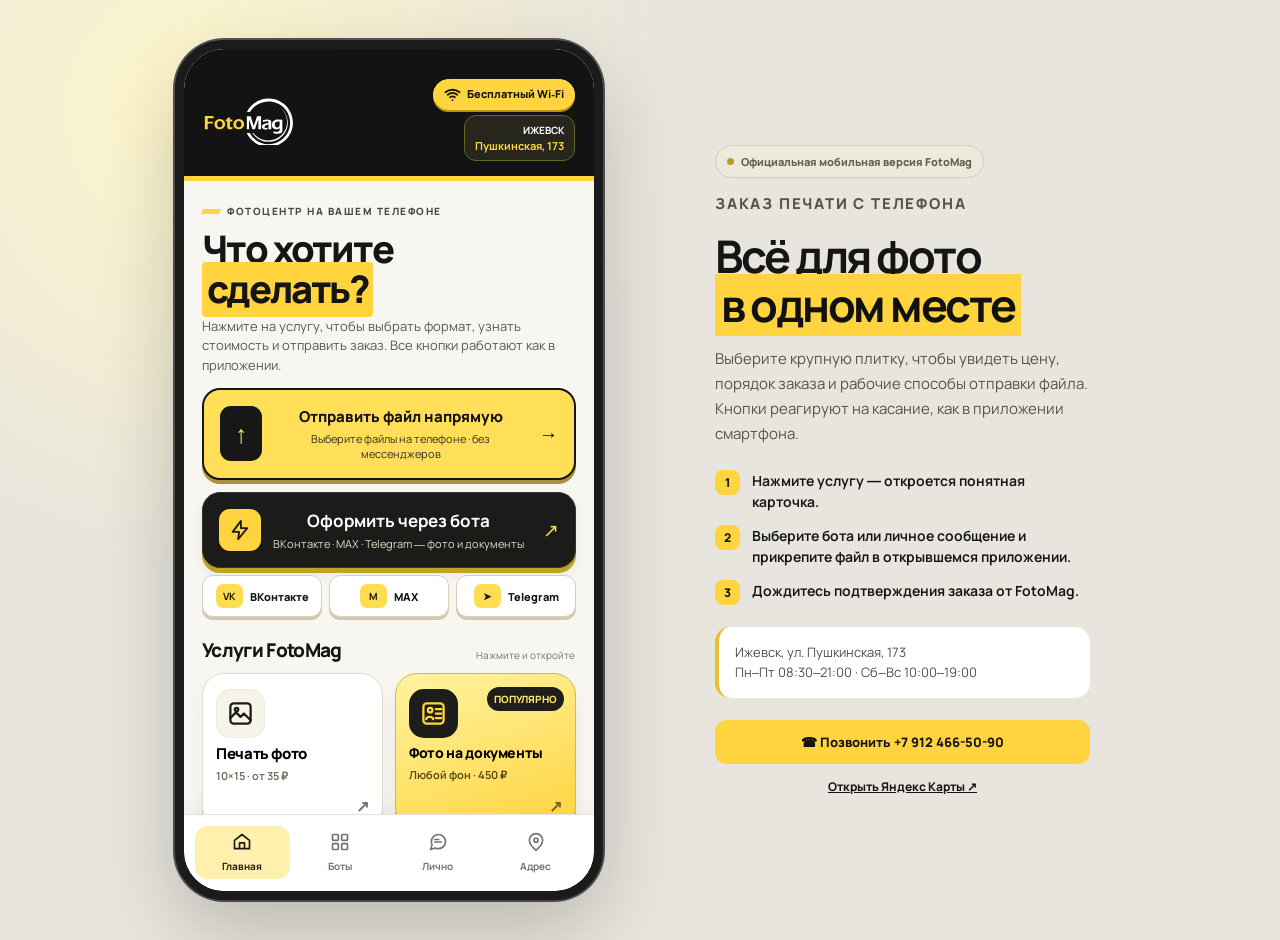
==== index.html @ d51b28ae "FotoMag: one Wi-Fi button uses app/profile, not a settings-list intent" ====
<!doctype html>
<html lang="ru"><head><meta charset="utf-8"/><meta content="width=device-width, initial-scale=1, viewport-fit=cover" name="viewport"/>
<title>FotoMag — фото на документы с любого фона 450 ₽, фотопечать, Ижевск</title>
<meta content="#141414" name="theme-color"/><meta content="FotoMag: фото на документы за 450 ₽ с вашей фотографии на любом фоне. Форматы 35×45 (8 шт.), 3×4 (6 шт.), 4×6 (4 шт.). Белый фон и аккуратная ретушь. Печать фото, документов, Ижевск." name="description"/>
<link href="assets/app-shell.css" rel="stylesheet"/><meta content="default-src 'none'; base-uri 'none'; form-action 'none'; object-src 'none'; frame-src 'none'; worker-src 'none'; script-src 'self'; style-src 'self'; img-src 'self' data:; font-src 'self'; connect-src 'none'; manifest-src 'self'; upgrade-insecure-requests" http-equiv="Content-Security-Policy"/><meta content="no-referrer" name="referrer"/><meta content="" name="fotomag-upload-api"/><link href="assets/fotomag_logo_official.svg" rel="icon" type="image/svg+xml"/><link href="site.webmanifest" rel="manifest"/><link href="https://screamble123h.github.io/fotomag-print-hub/" rel="canonical"/><meta content="website" property="og:type"/><meta content="ru_RU" property="og:locale"/><meta content="FotoMag — фото и документы с телефона" property="og:title"/><meta content="Фото на документы с вашей фотографии на любом фоне — 450 ₽. Три формата, белый фон и аккуратная обработка, без новой съёмки." property="og:description"/><meta content="https://screamble123h.github.io/fotomag-print-hub/assets/FotoMag_FACADE_APPROVED_web.webp" property="og:image"/><script type="application/ld+json">{"@context": "https://schema.org", "@type": "Store", "name": "FotoMag", "url": "https://screamble123h.github.io/fotomag-print-hub/", "telephone": "+7 912 466-50-90", "image": "https://screamble123h.github.io/fotomag-print-hub/assets/FotoMag_FACADE_APPROVED_web.webp", "address": {"@type": "PostalAddress", "streetAddress": "Пушкинская улица, 173", "addressLocality": "Ижевск", "addressCountry": "RU"}, "openingHoursSpecification": [{"@type": "OpeningHoursSpecification", "dayOfWeek": ["Monday", "Tuesday", "Wednesday", "Thursday", "Friday"], "opens": "08:30", "closes": "21:00"}, {"@type": "OpeningHoursSpecification", "dayOfWeek": ["Saturday", "Sunday"], "opens": "10:00", "closes": "19:00"}]}</script></head>
<body><div class="stage"><div class="phone"><div class="screen"><div aria-hidden="true" class="notch"></div>
<div class="screen-scroll" id="screen-scroll"><header class="phone-head"><img alt="FotoMag — Ваш лучший кадр" class="brand-img" src="assets/fotomag_logo_official.svg"/><div class="head-tools"><button class="wifi-quick" data-action="wifi" type="button" aria-haspopup="dialog" aria-label="Бесплатный Wi-Fi — подключиться к сети AGFA"><svg viewBox="0 0 24 24" fill="none" stroke="currentColor" stroke-width="2.5" stroke-linecap="round" aria-hidden="true"><path d="M2 8.8a16 16 0 0 1 20 0M5.3 12.4a11 11 0 0 1 13.4 0M8.6 16a5.8 5.8 0 0 1 6.8 0"/><circle cx="12" cy="20" r="1.2" fill="currentColor" stroke="none"/></svg><span>Бесплатный Wi‑Fi</span></button><button aria-label="Открыть адрес FotoMag и часы работы" class="location-pill" data-action="location" type="button">ИЖЕВСК<b>Пушкинская, 173</b></button></div></header>
<main class="content"><div class="eyebrow">Фотоцентр на вашем телефоне</div><h1>Что хотите<br/><span>сделать?</span></h1><p class="intro">Нажмите на услугу, чтобы выбрать формат, узнать стоимость и отправить заказ. Все кнопки работают как в приложении.</p><button aria-label="Отправить фотографии или документы без мессенджера" class="tip-banner tip-banner--upload" data-action="upload" id="direct-upload-primary" type="button"><span class="tip-icon">↑</span><span><h3>Отправить файл напрямую</h3><p>Выберите файлы на телефоне · без мессенджеров</p></span><span aria-hidden="true" class="light-arrow">→</span></button><button aria-label="Оформить через бота FotoMag: ВКонтакте, MAX или Telegram" class="tip-banner" data-action="bots" id="bot-primary-cta" type="button"><span class="tip-icon" data-icon="zap"><svg aria-hidden="true" fill="none" stroke="currentColor" stroke-linecap="round" stroke-linejoin="round" stroke-width="2" viewbox="0 0 24 24" xmlns="http://www.w3.org/2000/svg"><path d="m13 2-9 12h7l-1 8 10-12h-7l0-8Z"></path></svg></span><span><h3>Оформить через бота</h3><p>ВКонтакте · MAX · Telegram — фото и документы</p></span><span aria-hidden="true" class="light-arrow">↗</span></button><nav aria-label="Быстрый заказ через бота" class="quick-bots">
<a class="quick-bot" href="https://vk.com/write-20848548" id="quick-bot-vk" rel="noopener noreferrer" target="_blank"><b>VK</b><span>ВКонтакте</span></a>
<a class="quick-bot" href="https://max.ru/id180904019369_bot" id="quick-bot-max" rel="noopener noreferrer" target="_blank"><b>M</b><span>MAX</span></a>
<a class="quick-bot" href="https://t.me/fotomag_orders_bot" id="quick-bot-tg" rel="noopener noreferrer" target="_blank"><b>➤</b><span>Telegram</span></a>
</nav>
<div class="section-bar"><h2>Услуги FotoMag</h2><p class="tiny">Нажмите и откройте</p></div>
<section aria-label="Приложения и услуги FotoMag" class="app-grid">
<button aria-label="Печать фотографий от 35 рублей" class="app-tile" data-action="photos" id="quick-print-photo" type="button"><span class="tile-icon" data-icon="image"><svg aria-hidden="true" fill="none" stroke="currentColor" stroke-linecap="round" stroke-linejoin="round" stroke-width="2" viewbox="0 0 24 24" xmlns="http://www.w3.org/2000/svg"><rect height="18" rx="3" width="18" x="3" y="3"></rect><circle cx="8.5" cy="8.5" r="1.5"></circle><path d="m3 16 5-5 4 4 3-3 6 6"></path></svg></span><span class="tile-title">Печать фото</span><span class="tile-subtitle">10×15 · от 35 ₽</span><span aria-hidden="true" class="arrow-mini">↗</span></button>
<button aria-label="Фото на документы из вашей фотографии на любом фоне за 450 рублей" class="app-tile app-tile--yellow" data-action="id450" id="quick-id-photo" type="button"><span class="tile-badge">ПОПУЛЯРНО</span><span class="tile-icon" data-icon="id"><svg aria-hidden="true" fill="none" stroke="currentColor" stroke-linecap="round" stroke-linejoin="round" stroke-width="2" viewbox="0 0 24 24" xmlns="http://www.w3.org/2000/svg"><rect height="18" rx="3" width="18" x="3" y="3"></rect><circle cx="9" cy="9" r="2"></circle><path d="M5.5 17c.7-2.7 5.5-2.7 6.2 0M14 8h5M14 12h5M14 16h5"></path></svg></span><span class="tile-title">Фото на документы</span><span class="tile-subtitle">Любой фон · 450 ₽</span><span aria-hidden="true" class="arrow-mini">↗</span></button>
<button aria-label="Печать документов от 15 рублей" class="app-tile" data-action="documents" id="quick-documents" type="button"><span class="tile-icon" data-icon="file"><svg aria-hidden="true" fill="none" stroke="currentColor" stroke-linecap="round" stroke-linejoin="round" stroke-width="2" viewbox="0 0 24 24" xmlns="http://www.w3.org/2000/svg"><path d="M7 3h8l5 5v13H7a3 3 0 0 1-3-3V6a3 3 0 0 1 3-3Z"></path><path d="M15 3v6h5M8 13h8M8 17h8"></path></svg></span><span class="tile-title">Документы и PDF</span><span class="tile-subtitle">Печать А4 · от 15 ₽</span><span aria-hidden="true" class="arrow-mini">↗</span></button>
<button aria-label="Фото на паспорт и документы с новой съёмкой от 750 рублей" class="app-tile" data-action="studio" id="quick-studio" type="button"><span class="tile-icon" data-icon="camera"><svg aria-hidden="true" fill="none" stroke="currentColor" stroke-linecap="round" stroke-linejoin="round" stroke-width="2" viewbox="0 0 24 24" xmlns="http://www.w3.org/2000/svg"><path d="M4 7h4l2-3h5l2 3h3a2 2 0 0 1 2 2v10a2 2 0 0 1-2 2H4a2 2 0 0 1-2-2V9a2 2 0 0 1 2-2Z"></path><circle cx="12" cy="14" r="4"></circle></svg></span><span class="tile-title">Фото в студии</span><span class="tile-subtitle">750 / 850 ₽</span><span aria-hidden="true" class="arrow-mini">↗</span></button>
<button aria-label="Мини-магазин канцтоваров — прототип" class="app-tile" data-action="shop" id="quick-shop" type="button"><span class="tile-icon" data-icon="folder"><svg aria-hidden="true" fill="none" stroke="currentColor" stroke-linecap="round" stroke-linejoin="round" stroke-width="2" viewbox="0 0 24 24" xmlns="http://www.w3.org/2000/svg"><path d="M3 7a2 2 0 0 1 2-2h5l2 3h7a2 2 0 0 1 2 2v9a2 2 0 0 1-2 2H5a2 2 0 0 1-2-2Z"></path></svg></span><span class="tile-title">Мини-магазин</span><span class="tile-subtitle">Файлы, папки · проект</span><span aria-hidden="true" class="arrow-mini">↗</span></button>
<button aria-label="Отправить лично через ВК, MAX, почту или Telegram" class="app-tile app-tile--dark" data-action="personal" id="quick-personal" type="button"><span class="tile-icon" data-icon="message"><svg aria-hidden="true" fill="none" stroke="currentColor" stroke-linecap="round" stroke-linejoin="round" stroke-width="2" viewbox="0 0 24 24" xmlns="http://www.w3.org/2000/svg"><path d="M21 11.5a8.5 8.5 0 0 1-8.5 8.5 9 9 0 0 1-4-.9L3 21l1.9-5.4a9 9 0 0 1-.9-4.1A8.5 8.5 0 1 1 21 11.5Z"></path><path d="M8 12h8M8 9h5"></path></svg></span><span class="tile-title">Отправить лично</span><span class="tile-subtitle">4 способа связи</span><span aria-hidden="true" class="arrow-mini">↗</span></button>
</section>

<p class="hint">«Напрямую» работает только после подключения защищённого приёмника. До его включения можно пользоваться MAX, VK и Telegram. Оплата и изготовление подтверждаются сотрудником.</p><noscript><div class="noscript-note">Для меню услуг требуется JavaScript. Но заказ можно оформить и без него: <a href="https://vk.com/write-20848548">ВКонтакте</a>, <a href="https://max.ru/id180904019369_bot">MAX</a>, <a href="https://t.me/fotomag_orders_bot">Telegram</a>. Лично: <a href="mailto:kodakprint@yandex.ru">электронная почта</a>. Телефон +7 912 466-50-90.</div></noscript>
<div class="utility-actions">
<button class="utility-action" data-action="help" id="faq-button" type="button">❔ Помощь и ответы</button>
<button class="utility-action" data-action="prices" id="prices-button" type="button">₽ Услуги и цены</button>
</div>
<a class="site-link" href="https://kantstovary-dlja-shkoly-i.clients.site/" rel="noopener noreferrer" target="_blank">Официальная страница FotoMag на Яндексе ↗</a></main></div>
<nav aria-label="Нижняя навигация" class="dock"><button class="dock-btn is-active" data-action="home" type="button"><span data-icon="home"><svg aria-hidden="true" fill="none" stroke="currentColor" stroke-linecap="round" stroke-linejoin="round" stroke-width="2" viewbox="0 0 24 24" xmlns="http://www.w3.org/2000/svg"><path d="m3 10 9-7 9 7v10H3zM9 20v-7h6v7"></path></svg></span>Главная</button><button class="dock-btn" data-action="bots" type="button"><span data-icon="grid"><svg aria-hidden="true" fill="none" stroke="currentColor" stroke-linecap="round" stroke-linejoin="round" stroke-width="2" viewbox="0 0 24 24" xmlns="http://www.w3.org/2000/svg"><rect height="7" rx="1" width="7" x="3" y="3"></rect><rect height="7" rx="1" width="7" x="14" y="3"></rect><rect height="7" rx="1" width="7" x="3" y="14"></rect><rect height="7" rx="1" width="7" x="14" y="14"></rect></svg></span>Боты</button><button class="dock-btn" data-action="personal" type="button"><span data-icon="message"><svg aria-hidden="true" fill="none" stroke="currentColor" stroke-linecap="round" stroke-linejoin="round" stroke-width="2" viewbox="0 0 24 24" xmlns="http://www.w3.org/2000/svg"><path d="M21 11.5a8.5 8.5 0 0 1-8.5 8.5 9 9 0 0 1-4-.9L3 21l1.9-5.4a9 9 0 0 1-.9-4.1A8.5 8.5 0 1 1 21 11.5Z"></path><path d="M8 12h8M8 9h5"></path></svg></span>Лично</button><button class="dock-btn" data-action="location" type="button"><span data-icon="pin"><svg aria-hidden="true" fill="none" stroke="currentColor" stroke-linecap="round" stroke-linejoin="round" stroke-width="2" viewbox="0 0 24 24" xmlns="http://www.w3.org/2000/svg"><path d="M20 10c0 5.2-8 12-8 12S4 15.2 4 10a8 8 0 1 1 16 0Z"></path><circle cx="12" cy="10" r="2.5"></circle></svg></span>Адрес</button></nav><div aria-live="polite" class="toast" id="toast" role="status"></div>
</div></div>
<aside class="side">
<span class="pill-live">Официальная мобильная версия FotoMag</span>
<p class="side-label">ЗАКАЗ ПЕЧАТИ С ТЕЛЕФОНА</p>
<h2>Всё для фото<br/><mark>в одном месте</mark></h2>
<p>Выберите крупную плитку, чтобы увидеть цену, порядок заказа и рабочие способы отправки файла. Кнопки реагируют на касание, как в приложении смартфона.</p>
<div class="bullets">
<div><span class="num">1</span><span>Нажмите услугу — откроется понятная карточка.</span></div>
<div><span class="num">2</span><span>Выберите бота или личное сообщение и прикрепите файл в открывшемся приложении.</span></div>
<div><span class="num">3</span><span>Дождитесь подтверждения заказа от FotoMag.</span></div>
</div>
<div class="note">Ижевск, ул. Пушкинская, 173<br/>Пн–Пт 08:30–21:00 · Сб–Вс 10:00–19:00</div>
<a class="side-cta" href="tel:+79124665090">☎ Позвонить +7 912 466-50-90</a>
<a class="side-link" href="https://yandex.com/maps/org/fotomag/1005628718/?lang=ru" rel="noopener noreferrer" target="_blank">Открыть Яндекс Карты ↗</a>
</aside></div>
<dialog aria-labelledby="sheet-title" class="sheet" id="sheet"><div class="sheet-head"><span class="sheet-topicon" id="sheet-icon"></span><div class="sheet-head-title"><p class="sheet-kicker" id="sheet-kicker"></p><h2 class="sheet-title" id="sheet-title"></h2></div><button aria-label="Закрыть" class="sheet-close" id="sheet-close" type="button">×</button></div><div class="sheet-body" id="sheet-body"></div></dialog>
<template id="screen-upload">
<div class="upload-intro">
<p class="upload-kicker">Отправка без мессенджеров</p>
<h3 class="upload-heading">Отправить файлы на печать</h3>
<p class="sheet-copy">Сразу в FotoMag. Без Telegram, MAX и VK. Каждая заявка сохраняется отдельно по клиентам.</p>
</div>
<form class="direct-upload-form" id="direct-upload-form">
<fieldset class="upload-kind-field">
<legend class="upload-legend">Что нужно напечатать?</legend>
<div class="upload-service-options">
<button aria-pressed="true" class="upload-service-choice is-selected" data-upload-choice="photos" type="button">📷 Фото</button>
<button aria-pressed="false" class="upload-service-choice" data-upload-choice="documents" type="button">📄 Документы</button>
<button aria-pressed="false" class="upload-service-choice" data-upload-choice="id450" type="button">🪪 На документы</button>
</div>
</fieldset>
<input id="upload-kind" name="kind" type="hidden" value="photos"/>
<input accept=".jpg,.jpeg,.png,.webp,.heic,.heif,.pdf,.docx,.xlsx" class="upload-file-input" id="upload-files" multiple name="files" required type="file"/>
<label class="upload-picker" for="upload-files"><span aria-hidden="true" class="upload-picker-symbol">↑</span><strong>Выбрать файлы</strong><small>Из галереи или телефона · до 10 файлов без сжатия</small></label>
<p class="upload-small" id="upload-files-summary">JPG, PNG, WEBP, HEIC, PDF, DOCX, XLSX · до 25 МБ каждый.</p>
<ul aria-live="polite" class="upload-file-list" id="upload-file-list"></ul>
<label for="upload-name">Имя (по желанию)</label>
<input autocomplete="name" id="upload-name" maxlength="70" name="client_name" placeholder="Например, Алексей" type="text"/>
<label for="upload-comment">Пожелания к печати (по желанию)</label>
<textarea id="upload-comment" maxlength="500" name="comment" placeholder="Размер, количество, цветность…" rows="2"></textarea>
<details class="upload-contact-extra"><summary>Добавить телефон для связи (по желанию)</summary>
<label for="upload-phone">Телефон</label>
<input autocomplete="tel" id="upload-phone" inputmode="tel" maxlength="25" name="phone" placeholder="+7 900 123-45-67" type="tel"/>
</details>
<label class="upload-consent" for="upload-consent"><input id="upload-consent" name="consent" data-consent-version="2026-11-26" required type="checkbox"/><span>Я даю согласие на обработку моих персональных данных для выполнения этой заявки.</span></label>
<p><a href="privacy.html#consent" target="_blank" rel="noopener noreferrer">Текст согласия</a> · <a href="privacy.html" target="_blank" rel="noopener noreferrer">Политика обработки персональных данных</a></p>
<p class="upload-small" id="upload-availability"></p>
<progress aria-label="Загрузка файлов" hidden id="upload-progress" max="100" value="0"></progress>
<button class="sheet-main-cta" disabled id="upload-submit" type="submit">Отправить в FotoMag →</button>
<p aria-live="polite" class="upload-status" id="upload-status" role="status"></p>
</form>
<p class="sheet-note">Номер заявки появится после приёма сервером, а сообщение «Файлы на компьютере» — только после подтверждения доставки. Печать и стоимость подтверждает сотрудник.</p>
<button class="upload-bot-fallback" id="upload-recheck" data-form-url="https://fotomag-izhevsk.dynv6.net:8443/#send-files" type="button">Открыть форму FotoMag в Wi-Fi AGFA</button>
</template><template id="screen-photos"><p class="sheet-copy">Фотографии с телефона на настоящей бумаге. Цена формата 10×15: <b>струйная 35 ₽</b>, сублимационная <b>55 ₽</b> за штуку.</p><span class="sheet-price">от 35 ₽ · 10×15</span><button class="upload-service-cta" data-action="upload" data-upload-kind="photos" data-sheet-nav="true" type="button">↑ Выбрать и отправить фотографии здесь</button><div class="sheet-steps"><p><b>1.</b> Откройте удобного бота.</p><p><b>2.</b> Прикрепите фотографии.</p><p><b>3.</b> Выберите размер, бумагу и количество, подтвердите заказ.</p></div><h3 class="choice-title">Заказать через бота</h3><div class="choice-list"><a class="choice-btn primary" href="https://vk.com/write-20848548" id="bot-vk" rel="noopener noreferrer" target="_blank"><span><span aria-hidden="true" class="choice-emoji">VK</span><span class="choice-label"><b>ВКонтакте</b><small>Бот FotoMag</small></span></span><span aria-hidden="true" class="choice-arrow">↗</span></a><a class="choice-btn" href="https://max.ru/id180904019369_bot" id="bot-max" rel="noopener noreferrer" target="_blank"><span><span aria-hidden="true" class="choice-emoji">M</span><span class="choice-label"><b>MAX</b><small>Бот FotoMag</small></span></span><span aria-hidden="true" class="choice-arrow">↗</span></a><a class="choice-btn" href="https://t.me/fotomag_orders_bot" id="bot-tg" rel="noopener noreferrer" target="_blank"><span><span aria-hidden="true" class="choice-emoji">➤</span><span class="choice-label"><b>Telegram</b><small>@fotomag_orders_bot</small></span></span><span aria-hidden="true" class="choice-arrow">↗</span></a></div><p class="sheet-note">Вы можете выбрать и отправить файлы через «Напрямую», когда защищённый приёмник включён. Боты остаются запасным способом.</p></template><template id="screen-id450">
<div class="hash-anchor" id="order450"></div>
<section aria-label="Обработка фотографий на документы 450 рублей" class="id-promo">
<div class="id-promo-eyebrow">✦ ФОТОСТУДИЙНАЯ ПОДГОТОВКА</div>
<h3>Ваше фото —<br/><mark>на белом фоне</mark></h3>
<p>Пришлите фотографию <strong>на любом фоне</strong>. Подготовим аккуратный снимок на документы без новой съёмки.</p>
<div aria-label="Схематичный пример замены фона" class="portrait-demo">
<div class="portrait-example portrait-example--before"><span aria-hidden="true" class="portrait-shape"></span><span class="portrait-label">Ваш снимок</span></div>
<span aria-hidden="true" class="portrait-demo-arrow">➜</span>
<div class="portrait-example portrait-example--after"><span aria-hidden="true" class="portrait-shape"></span><span class="portrait-label">Белый фон</span></div>
</div>
<div class="id-promo-benefits"><span>✓ Ровные плечи</span><span>✓ Белый фон</span><span>✓ Без теней</span><span>✓ Аккуратный подбородок</span></div>
<p class="portrait-note">Схема обработки, не фотография реального клиента. Внешность сохраняем; пригодность исходника оценим перед заказом.</p>
</section>
<div class="id-price-head"><strong>450 ₽</strong><span>Без новой фотосъёмки</span></div>
<h3 class="choice-title choice-title--large">Выберите размер фотографии</h3>
<div aria-label="Формат фотографии на документы" class="format-grid" role="group">
<button aria-pressed="true" class="format-option is-selected" data-format="35x45" type="button"><strong>35×45</strong><small>мм · 8 шт.</small></button>
<button aria-pressed="false" class="format-option" data-format="3x4" type="button"><strong>3×4</strong><small>см · 6 шт.</small></button>
<button aria-pressed="false" class="format-option" data-format="4x6" type="button"><strong>4×6</strong><small>см · 4 шт.</small></button>
</div>
<p aria-live="polite" class="format-summary" id="id-format-summary">Выбрано: 35×45 мм — 8 фото на листе 10×15 см.</p>
<div class="format-steps"><strong>Как заказать?</strong><p>1. Выберите формат. 2. Нажмите «Отправить лично». 3. В чате прикрепите ваш снимок с любого фона и отправьте.</p></div>
<div class="format-cta-row">
<button class="upload-service-cta" data-action="upload" data-upload-kind="id450" data-sheet-nav="true" id="id450-upload" type="button">↑ Прикрепить исходное фото здесь</button>
<button class="sheet-main-cta" data-action="personal" data-sheet-nav="true" id="id450-personal" type="button">✉ Отправить лично <span aria-hidden="true">↗</span></button>
<button class="copy-request" data-copy="Фото на документы 35×45 мм, 8 шт. — 450 ₽" id="copy-order450" type="button">Скопировать подпись (по желанию)</button>
</div>
<p class="sheet-note">Белый фон, аккуратная ретушь, выравнивание шеи и плеч, удаление теней — при достаточном качестве исходника. Не меняем внешность. Требования к документу, итоговую цену и срок подтвердим после проверки снимка.</p>
<p class="sheet-note">Для новой фотосъёмки в FotoMag действуют отдельные цены: 750 ₽ за обычный комплект и 850 ₽ на паспорт РФ.</p>
</template><template id="screen-documents"><p class="sheet-copy">Распечатайте PDF или документы А4 с телефона. Чёрно-белая печать — <b>15–25 ₽/лист</b>; цветная — от <b>35 ₽/лист</b>, зависит от задания.</p><span class="sheet-price">А4 · от 15 ₽</span><button class="upload-service-cta" data-action="upload" data-upload-kind="documents" data-sheet-nav="true" type="button">↑ Прикрепить PDF или документ здесь</button><div class="sheet-steps"><p><b>1.</b> Откройте бота.</p><p><b>2.</b> Прикрепите PDF или документ.</p><p><b>3.</b> Укажите страницы, цветность, экземпляры и подтвердите стоимость.</p></div><h3 class="choice-title">Заказать через бота</h3><div class="choice-list"><a class="choice-btn primary" href="https://vk.com/write-20848548" id="bot-vk" rel="noopener noreferrer" target="_blank"><span><span aria-hidden="true" class="choice-emoji">VK</span><span class="choice-label"><b>ВКонтакте</b><small>Бот FotoMag</small></span></span><span aria-hidden="true" class="choice-arrow">↗</span></a><a class="choice-btn" href="https://max.ru/id180904019369_bot" id="bot-max" rel="noopener noreferrer" target="_blank"><span><span aria-hidden="true" class="choice-emoji">M</span><span class="choice-label"><b>MAX</b><small>Бот FotoMag</small></span></span><span aria-hidden="true" class="choice-arrow">↗</span></a><a class="choice-btn" href="https://t.me/fotomag_orders_bot" id="bot-tg" rel="noopener noreferrer" target="_blank"><span><span aria-hidden="true" class="choice-emoji">➤</span><span class="choice-label"><b>Telegram</b><small>@fotomag_orders_bot</small></span></span><span aria-hidden="true" class="choice-arrow">↗</span></a></div><p class="sheet-note">Печать PDF производится в выбранном мессенджере, не на этой странице.</p></template><template id="screen-studio"><div class="hash-anchor" id="id-photo"></div><p class="sheet-copy">Нужна <b>новая фотография</b>, а не обработка готового снимка? Приходите в наш фотоцентр по адресу Ижевск, Пушкинская, 173.</p><span class="sheet-price">750 ₽ · стандарт / 850 ₽ · паспорт РФ</span><div class="sheet-steps"><p><b>1.</b> Уточните требования к документу.</p><p><b>2.</b> Приходите на съёмку в FotoMag.</p><p><b>3.</b> Получите готовый комплект после обработки.</p></div><h3 class="choice-title">Связь и адрес</h3><div class="choice-list"><a class="choice-btn primary" href="tel:+79124665090" id="studio-phone"><span><span aria-hidden="true" class="choice-emoji">☎</span><span class="choice-label"><b>☎ Позвонить</b><small>+7 912 466-50-90</small></span></span><span aria-hidden="true" class="choice-arrow">↗</span></a><a class="choice-btn" href="https://yandex.com/maps/org/fotomag/1005628718/?lang=ru" id="studio-map" rel="noopener noreferrer" target="_blank"><span><span aria-hidden="true" class="choice-emoji">⌖</span><span class="choice-label"><b>Маршрут на Яндекс Картах</b><small>Ижевск, Пушкинская, 173</small></span></span><span aria-hidden="true" class="choice-arrow">↗</span></a><a class="choice-btn" href="https://2gis.ru/izhevsk/firm/70000001061965152" id="studio-2gis" rel="noopener noreferrer" target="_blank"><span><span aria-hidden="true" class="choice-emoji">⌖</span><span class="choice-label"><b>Открыть FotoMag в 2ГИС</b><small>Ижевск, Пушкинская, 173</small></span></span><span aria-hidden="true" class="choice-arrow">↗</span></a></div><p class="sheet-note">Обработка вашей фотографии с любого фона за 450 ₽ — отдельная услуга, без съёмки в студии.</p></template><template id="screen-shop"><p class="sheet-copy">Готовим мини-магазин ФотоMag: файлы-вкладыши, папки, бумага, тетради, ручки и обложки.</p><span class="sheet-price">В разработке</span><div class="sheet-steps"><p><b>Сейчас:</b> проверяем реальные товары, цены и остатки.</p><p><b>Следующий этап:</b> витрина и безопасные заявки на самовывоз.</p></div><details class="shop-details"><summary>Показать будущие категории</summary><div class="taglist"><span class="tag">Файлы</span><span class="tag">Папки</span><span class="tag">Бумага</span><span class="tag">Тетради</span><span class="tag">Ручки</span><span class="tag">Обложки</span></div></details><p class="sheet-note">Покупки и резервирование недоступны. Не показываем неподтверждённые товары и остатки.</p></template><template id="screen-personal"><div class="hash-anchor" id="personal-contacts"></div><p class="sheet-copy">Напишите лично сотруднику FotoMag, отправьте фотографию или задайте вопрос. Выберите ВКонтакте, MAX, почту или Telegram.</p><div class="personal-service-context" id="personal-service-context">Для заказа фото на документы выберите формат в разделе услуги. Прикрепите исходный снимок из галереи в открывшемся чате.</div><h3 class="choice-title">Отправить лично</h3><div class="choice-list"><a class="choice-btn" href="https://vk.com/write103477713" id="direct-vk" rel="noopener noreferrer" target="_blank"><span><span aria-hidden="true" class="choice-emoji">VK</span><span class="choice-label"><b>ВКонтакте</b><small>Написать лично FotoMag</small></span></span><span aria-hidden="true" class="choice-arrow">↗</span></a><a class="choice-btn" href="https://max.ru/u/f9LHodD0cOJ4xQH5eXwmG7FE-sm42CyZd4DzqF_2BbIDG9GFNtKI4fbc5LU" id="direct-max" rel="noopener noreferrer" target="_blank"><span><span aria-hidden="true" class="choice-emoji">M</span><span class="choice-label"><b>MAX</b><small>Написать лично FotoMag</small></span></span><span aria-hidden="true" class="choice-arrow">↗</span></a><a class="choice-btn" href="mailto:kodakprint@yandex.ru?subject=FotoMag%20%E2%80%94%20%D0%BB%D0%B8%D1%87%D0%BD%D0%BE%D0%B5%20%D1%81%D0%BE%D0%BE%D0%B1%D1%89%D0%B5%D0%BD%D0%B8%D0%B5" id="direct-email"><span><span aria-hidden="true" class="choice-emoji">@</span><span class="choice-label"><b>Электронная почта</b><small>kodakprint@yandex.ru</small></span></span><span aria-hidden="true" class="choice-arrow">↗</span></a><a class="choice-btn" href="https://t.me/Gug18aa" id="direct-tg" rel="noopener noreferrer" target="_blank"><span><span aria-hidden="true" class="choice-emoji">➤</span><span class="choice-label"><b>Telegram</b><small>@Gug18aa · личный чат</small></span></span><span aria-hidden="true" class="choice-arrow">↗</span></a></div><p class="sheet-note">Фотография прикрепляется в открытом мессенджере или почтовом приложении. Отправка не равна подтверждению заказа.</p></template><template id="screen-bots"><p class="sheet-copy">Боты помогают оформить печать фото и документов через привычный мессенджер.</p><h3 class="choice-title">Выберите мессенджер</h3><div class="choice-list"><a class="choice-btn primary" href="https://vk.com/write-20848548" id="bot-vk" rel="noopener noreferrer" target="_blank"><span><span aria-hidden="true" class="choice-emoji">VK</span><span class="choice-label"><b>ВКонтакте</b><small>Бот FotoMag</small></span></span><span aria-hidden="true" class="choice-arrow">↗</span></a><a class="choice-btn" href="https://max.ru/id180904019369_bot" id="bot-max" rel="noopener noreferrer" target="_blank"><span><span aria-hidden="true" class="choice-emoji">M</span><span class="choice-label"><b>MAX</b><small>Бот FotoMag</small></span></span><span aria-hidden="true" class="choice-arrow">↗</span></a><a class="choice-btn" href="https://t.me/fotomag_orders_bot" id="bot-tg" rel="noopener noreferrer" target="_blank"><span><span aria-hidden="true" class="choice-emoji">➤</span><span class="choice-label"><b>Telegram</b><small>@fotomag_orders_bot</small></span></span><span aria-hidden="true" class="choice-arrow">↗</span></a></div><div class="sheet-steps"><p><b>1.</b> Откройте бота.</p><p><b>2.</b> Выберите услугу и прикрепите файл.</p><p><b>3.</b> Уточните параметры и дождитесь подтверждения заказа.</p></div><p class="sheet-note">Для прямого обращения без бота нажмите «Лично» в нижнем меню.</p></template><template id="screen-location"><p class="sheet-copy"><strong>Ижевск, ул. Пушкинская, 173</strong><br/>Пн–Пт 08:30–21:00<br/>Сб–Вс 10:00–19:00</p><a class="facade-link" href="https://yandex.com/maps/org/fotomag/1005628718/?lang=ru" id="store-photo-map" rel="noopener noreferrer" target="_blank"><img alt="Вход в фотоцентр FotoMag, Ижевск, Пушкинская, 173" height="400" loading="lazy" src="assets/FotoMag_FACADE_APPROVED_web.webp" width="630"/><span>Открыть магазин на Яндекс Картах ↗</span></a><div class="choice-list"><a class="choice-btn primary" href="https://yandex.com/maps/org/fotomag/1005628718/?lang=ru" id="map-route" rel="noopener noreferrer" target="_blank"><span><span aria-hidden="true" class="choice-emoji">⌖</span><span class="choice-label"><b>Открыть Яндекс Карты</b><small>Адрес и путь к магазину</small></span></span><span aria-hidden="true" class="choice-arrow">↗</span></a><a class="choice-btn" href="https://2gis.ru/izhevsk/firm/70000001061965152" id="location-2gis" rel="noopener noreferrer" target="_blank"><span><span aria-hidden="true" class="choice-emoji">⌖</span><span class="choice-label"><b>Открыть FotoMag в 2ГИС</b><small>Ижевск, Пушкинская, 173</small></span></span><span aria-hidden="true" class="choice-arrow">↗</span></a><a class="choice-btn" href="tel:+79124665090" id="location-phone"><span><span aria-hidden="true" class="choice-emoji">☎</span><span class="choice-label"><b>Позвонить в FotoMag</b><small>+7 912 466-50-90</small></span></span><span aria-hidden="true" class="choice-arrow">↗</span></a></div><p class="sheet-note">Время указано по расписанию, не по статусу «открыто сейчас».</p></template><template id="screen-prices"><p class="sheet-copy">Ориентировочные цены FotoMag. Итоговая сумма зависит от конкретного заказа и подтверждается сотрудником.</p><div class="price-list"><div><span>Фото 10×15 · струйная</span><b>35 ₽</b></div><div><span>Фото 10×15 · сублимация</span><b>55 ₽</b></div><div><span>А4 · чёрно-белая</span><b>15–25 ₽</b></div><div><span>Фото на документы с вашего снимка (3 формата)</span><b>450 ₽</b></div><div><span>Новая фотосъёмка</span><b>750 ₽</b></div><div><span>Фото на паспорт РФ</span><b>850 ₽</b></div><div><span>Ламинация A4</span><b>150 ₽</b></div></div><p class="sheet-note">Формат, бумагу и окончательную стоимость следует уточнить до выполнения.</p></template><template id="screen-help"><p class="sheet-copy">Ответы на вопросы начинающего клиента FotoMag.</p><div class="faq-list"><details><summary>Как отправить фото на печать?</summary><p>Нажмите «Напрямую», выберите «Фото» и прикрепите изображения. Если прямая отправка недоступна, используйте VK, MAX или Telegram.</p></details><details><summary>Куда прикрепить фото за 450 ₽?</summary><p>Нажмите «Фото на документы», выберите формат, затем «Прикрепить исходное фото здесь». Если прямая отправка недоступна, воспользуйтесь личным чатом и укажите формат.</p></details><details><summary>Как узнать, что заказ принят?</summary><p>Для «Напрямую» дождитесь номера заявки и подтверждения доставки на компьютер. Это не подтверждение печати и готовности. Для ботов — дождитесь ответа сотрудника.</p></details><details><summary>Можно ли оплатить прямо на сайте?</summary><p>Нет. На странице нет онлайн-оплаты и собственной корзины. Способ оплаты уточняется после подтверждения заказа.</p></details><details><summary>Где получить готовое?</summary><p>FotoMag: Ижевск, Пушкинская, 173. Пн–Пт 08:30–21:00, Сб–Вс 10:00–19:00.</p></details><details><summary>Как обрабатываются файлы?</summary><p>Канал «Напрямую», когда он включён, отправляет файлы на отдельный защищённый приёмник FotoMag, а не в GitHub. Альтернативные каналы передают материалы через свои приложения. Сроки хранения и удаления уточняйте у сотрудника.</p></details></div></template><template id="screen-wifi"><section class="wifi-panel" aria-label="Подключение к Wi-Fi FotoMag"><div class="wifi-actions"><button type="button" class="wifi-connect" id="wifi-connect" aria-describedby="wifi-connect-help">Подключиться</button></div><p class="wifi-connect-help" id="wifi-connect-help" role="status" aria-live="polite" hidden></p></section></template><script defer="" src="assets/app-shell.js"></script></body></html>
---- assets/app-shell.css ----
:root{--yellow:#ffd43e;--gold:#edbc22;--ink:#151515;--cream:#f7f6f0;--line:#e4e0d5;--muted:#77736c;--shadow:#d7d2c5;--radius:24px;--frame:#111}*{box-sizing:border-box}html{scroll-behavior:smooth}body{margin:0;font-family:Inter,Manrope,-apple-system,BlinkMacSystemFont,"Segoe UI",Arial,sans-serif;color:var(--ink);background:radial-gradient(circle at 16% 12%,#fff7cb 0,transparent 34%),#e7e5dd;-webkit-font-smoothing:antialiased}a{color:inherit;text-decoration:none}button{font:inherit;cursor:pointer}button:focus-visible,a:focus-visible{outline:3px solid #9e8006;outline-offset:3px}.stage{min-height:100dvh;display:grid;grid-template-columns:minmax(0,480px) minmax(290px,390px);gap:60px;align-items:center;justify-content:center;padding:40px 28px}.phone{width: min(428px,100%);height:min(872px,calc(100dvh - 40px));min-height:680px;background:#151515;border:9px solid #1b1b1b;border-radius:49px;box-shadow:0 30px 80px #0003,0 0 0 2px #55555a,inset 0 0 0 2px #777;position:relative;overflow:hidden}.screen{height:100%;overflow:hidden;border-radius:39px;background:var(--cream);position:relative;display:flex;flex-direction:column}.notch{position:absolute;top:0;left:50%;transform:translateX(-50%);z-index:11;background:#121212;width:108px;height:22px;border-radius:0 0 15px 15px}.screen-scroll{overflow:auto;overflow-x:hidden;flex:1;scrollbar-width:thin;scrollbar-color:#ccc9b9 transparent;overscroll-behavior:contain;scroll-padding-top:16px}.phone-head{background:#131313;color:white;padding:30px 19px 15px;display:flex;align-items:center;justify-content:space-between;min-height:103px;border-bottom:5px solid var(--yellow)}.brand-img{height:50px;width:128px;object-fit:contain;object-position:left center;display:block}.location-pill{border:1px solid #6b641e;background:#27261d;color:#fff;border-radius:12px;padding:7px 10px;font-size:10px;font-weight:700;text-align:right;line-height:1.45;min-height:41px;cursor:pointer}.location-pill b{display:block;color:var(--yellow);font-size:11px}.content{padding:23px 18px 27px}.eyebrow{font-size:10px;text-transform:uppercase;letter-spacing:.15em;font-weight:900;display:flex;align-items:center;gap:7px;color:#4a4842}.eyebrow:before{content:"";width:18px;height:5px;background:var(--yellow);transform:skew(-20deg)}h1{font-size:38px;line-height:1.03;letter-spacing:-.055em;font-weight:900;margin:11px 0 8px}h1 span{background:var(--yellow);padding:0 5px 3px;border-radius:4px}.intro{font-size:13px;color:#5c5951;line-height:1.52;margin:9px 0 22px;max-width:370px}.section-bar{display:flex;align-items:flex-end;justify-content:space-between;gap:12px;margin:0 0 13px}.section-bar h2{font-size:19px;letter-spacing:-.035em;margin:0;font-weight:850}.section-bar .tiny{font-size:10px;color:#777;margin:0 1px 1px 0}.app-grid{display:grid;grid-template-columns:repeat(2,minmax(0,1fr));gap:16px 13px}.app-tile{border:1.5px solid #e1dccd;border-radius:22px;background:#fff;text-align:left;padding:15px 13px 14px;height:164px;min-width:0;position:relative;box-shadow:0 7px 0 #d8d2c4,0 12px 19px #28200c0c;transition:transform .13s ease,box-shadow .13s ease,background .13s;display:flex;flex-direction:column;align-items:flex-start;gap:7px;touch-action:manipulation;user-select:none;-webkit-tap-highlight-color:transparent}.app-tile:hover{background:#fffdf5}.app-tile:active,.app-tile.pressed{transform:translateY(6px) scale(.975);box-shadow:0 1px 0 #bcb49f,inset 0 3px 9px #00000016;background:#f2eee4}.app-tile--yellow{background:linear-gradient(160deg,#fff3a2,var(--yellow));border-color:#dbb83b;box-shadow:0 7px 0 #d0a92b,0 12px 19px #28200c0d}.app-tile--yellow:hover{background:#ffe46a}.app-tile--yellow:active,.app-tile--yellow.pressed{background:#f0c12e;box-shadow:0 1px 0 #ad8a23,inset 0 4px 8px #00000018}.app-tile--dark{background:#242423;border-color:#35332a;box-shadow:0 7px 0 #111,0 12px 19px #28200c16;color:white}.app-tile--dark:hover{background:#343330}.app-tile--dark:active,.app-tile--dark.pressed{background:#101010;box-shadow:0 1px 0 #000,inset 0 3px 8px #0008}.tile-icon{display:grid;place-items:center;background:#f6f3e8;color:#1b1b1b;border-radius:15px;width:49px;height:49px;flex:0 0 49px;box-shadow:inset 0 0 0 1px #efeadc}.app-tile--yellow .tile-icon{background:#1d1d1b;color:#ffd739;box-shadow:none}.app-tile--dark .tile-icon{background:var(--yellow);color:#161616;box-shadow:none}.tile-icon svg{width:27px;height:27px;stroke-width:2}.tile-title{font-size:15px;line-height:1.15;font-weight:850;letter-spacing:-.025em;display:block;max-width:100%;overflow-wrap:anywhere}.tile-subtitle{font-size:11px;line-height:1.35;color:#6f6b60;font-weight:650;display:block}.app-tile--yellow .tile-subtitle{color:#584713}.app-tile--dark .tile-subtitle{color:#d0cdbe}.tile-badge{position:absolute;right:11px;top:13px;font-size:10px;background:#1e1e1b;color:#ffe270;border-radius:99px;padding:5px 7px;font-weight:850}.arrow-mini{position:absolute;right:13px;bottom:11px;opacity:.54;font-weight:800;font-size:16px}.tip-banner{margin:25px 0 8px;background:#1c1b19;color:white;border-radius:18px;padding:16px;display:flex;align-items:center;gap:12px}.tip-banner .tip-icon{background:var(--yellow);color:#1b1b1b;border-radius:11px;padding:10px;display:grid;place-items:center}.tip-banner .tip-icon svg{height:22px;width:22px}.tip-banner h3{font-size:13px;margin:0 0 4px}.tip-banner p{font-size:11px;line-height:1.4;color:#dfdbcb;margin:0}.tip-banner .light-arrow{margin-left:auto;color:#ffda56;font-size:19px}.tip-banner{cursor:pointer}.tip-banner:active,.tip-banner.pressed{transform:translateY(3px);background:#090909}.hint{font-size:10px;line-height:1.5;color:#77736c;margin:13px 3px}.dock{flex:none;display:grid;grid-template-columns:repeat(4,1fr);padding:11px 11px calc(12px + env(safe-area-inset-bottom));background:#fff;border-top:1px solid #e4e1d8;gap:3px;box-shadow:0 -6px 22px #0b0b0b0b}.dock-btn{border:0;border-radius:13px;background:transparent;min-height:53px;color:#77736c;display:flex;flex-direction:column;justify-content:center;align-items:center;gap:4px;font-size:10px;font-weight:700;transition:transform .1s,background .1s}.dock-btn svg{width:20px;height:20px}.dock-btn.is-active{background:#fff0ad;color:#1d1a15}.dock-btn:active,.dock-btn.pressed{transform:translateY(3px) scale(.93);background:#ffe26f;box-shadow:inset 0 3px 7px #0002}.sheet{border:0;padding:0;width:min(400px,calc(100vw - 22px));max-height:min(690px,88dvh);color:var(--ink);border-radius:28px 28px 24px 24px;box-shadow:0 22px 70px #0008;position:fixed;bottom:14px;top:auto;margin:0 auto;overflow:hidden;background:#fff}.sheet::backdrop{background:#141414a3;backdrop-filter:blur(4px)}.sheet[open]{animation:sheetRise .24s cubic-bezier(.2,.85,.2,1)}@keyframes sheetRise{from{transform:translateY(28px);opacity:.4}to{transform:translateY(0);opacity:1}}.sheet-head{display:flex;align-items:flex-start;gap:13px;background:#141414;color:white;padding:23px 19px 18px;border-bottom:5px solid var(--yellow)}.sheet-head .sheet-topicon{background:var(--yellow);color:#171717;width:53px;height:53px;border-radius:15px;display:grid;place-items:center;flex:none}.sheet-topicon svg{height:28px;width:28px}.sheet-head .sheet-title{font-size:21px;line-height:1.16;font-weight:900;letter-spacing:-.032em;margin:0 0 5px}.sheet-head .sheet-kicker{font-size:10px;text-transform:uppercase;color:#ffdb58;font-weight:850;letter-spacing:.08em;margin:0 0 6px}.sheet-close{margin-left:auto;width:34px;height:34px;border:1px solid #595959;background:#343434;color:white;flex:none;border-radius:11px;font-size:21px;line-height:1}.sheet-body{padding:19px;overflow:auto;max-height:calc(min(690px,88dvh) - 116px)}.sheet-copy{font-size:14px;line-height:1.57;color:#494740;margin:0 0 12px}.sheet-price{display:inline-block;background:#fff1af;color:#111;border-radius:9px;padding:9px 12px;font-size:19px;font-weight:900;margin:1px 0 14px}.sheet-steps{background:#f7f6ef;padding:12px;border:1px solid #ece7d8;border-radius:14px;margin:12px 0 14px}.sheet-steps p{font-size:12px;line-height:1.52;margin:5px 0}.sheet-steps b{color:#1d1d1b}.choice-title{font-size:12px;font-weight:850;margin:13px 0 9px}.choice-list{display:grid;gap:8px}.choice-btn{display:flex;align-items:center;justify-content:space-between;gap:10px;min-height:54px;border:1px solid #d6d0be;background:#fff;padding:10px 12px;border-radius:13px;font-size:13px;font-weight:800}.choice-btn span:first-child{display:flex;align-items:center;gap:10px}.choice-btn svg{width:22px;height:22px}.choice-btn:hover,.choice-btn:focus-visible{background:#fff3c6}.choice-btn:active{transform:translateY(3px);box-shadow:inset 0 2px 5px #0002}.choice-btn.primary{background:var(--yellow);border-color:#e2be42}.choice-btn.muted{background:#f8f8f4}.sheet-note{font-size:11px;color:#757167;line-height:1.5;margin:11px 0}.taglist{display:flex;gap:6px;flex-wrap:wrap;margin:13px 0}.tag{background:#f3f1e8;color:#514c43;font-size:11px;border-radius:99px;padding:8px 10px;font-weight:750;border:1px solid #e6e0cf}.demo{position:absolute;top:8px;right:14px;z-index:10;background:#3e3c27;color:#ffd943;padding:4px 8px;border:1px solid #605930;border-radius:99px;font-size:9px;font-weight:900;letter-spacing:.04em}.side{max-width:375px}.side-label{font-size:11px;font-weight:850;color:#6e640f;letter-spacing:.12em;text-transform:uppercase;margin:0 0 15px}.side h2{font-size:clamp(30px,3.8vw,45px);line-height:1.08;letter-spacing:-.055em;margin:0 0 18px}.side h2 mark{background:var(--yellow);color:#111;padding:0 6px}.side p{font-size:15px;line-height:1.65;color:#57544b}.side .note{padding:15px 16px;background:#fff;border-radius:15px;border-left:4px solid #e8bf2e;margin:22px 0;font-size:13px;color:#535048;line-height:1.55}.side .bullets{display:grid;gap:13px;margin-top:24px}.side .bullets div{display:flex;gap:12px;font-size:14px;line-height:1.5;font-weight:650}.side .num{display:grid;place-items:center;width:25px;height:25px;background:var(--yellow);border-radius:8px;font-size:12px;font-weight:900;flex:none}.pill-live{display:inline-flex;gap:7px;align-items:center;background:#eceadd;border:1px solid #d2cdbe;color:#625e53;padding:8px 11px;font-size:11px;font-weight:800;border-radius:100px;margin-bottom:14px}.pill-live:before{content:"";display:block;width:7px;height:7px;border-radius:50%;background:#b99e22}.toast{position:absolute;left:20px;right:20px;bottom:88px;background:#282722;color:#fff;border-radius:12px;padding:12px 14px;font-size:12px;text-align:center;z-index:10;box-shadow:0 10px 30px #0005;opacity:0;pointer-events:none;transform:translateY(12px);transition:opacity .17s,transform .17s}.toast.show{opacity:1;transform:translateY(0)}.sr-only{position:absolute;width:1px;height:1px;padding:0;margin:-1px;overflow:hidden;clip:rect(0,0,0,0);white-space:nowrap;border:0}@media(max-width:870px){.stage{display:flex;flex-direction:column;gap:24px;padding:15px 12px 28px}.phone{height:810px;min-height:0}.side{max-width:430px;padding:8px 12px}.side h2{font-size:30px}}@media(max-width:480px){body{background:var(--cream)}.stage{padding:0;display:block;min-height:100dvh}.phone{width:100%;height:100dvh;min-height:0;max-width:none;border:0;border-radius:0;box-shadow:none}.screen{border-radius:0}.notch{display:none}.phone-head{padding-top:15px;min-height:84px}.side{display:none}.content{padding:20px 17px 24px}.app-grid{gap:14px 11px}.app-tile{height:155px;border-radius:20px}.sheet{width:min(420px,calc(100vw - 18px));bottom:8px}.demo{top:7px;right:6px;transform:scale(.83)}}@media(max-width:335px){.tile-title{font-size:13px}.tile-subtitle{font-size:10px}.app-tile{height:151px;padding:12px 10px}.tile-icon{width:44px;height:44px;flex-basis:44px}.content{padding:19px 12px}.app-grid{gap:13px 9px}h1{font-size:32px}.phone-head{padding:16px 13px}.brand-img{width:111px}.location-pill{padding:6px;font-size:9px}}@media(prefers-reduced-motion:reduce){*,*::before,*::after{animation:none!important;transition:none!important;scroll-behavior:auto!important}}@font-face{font-family:Manrope;src:url("manrope-cyrillic.woff2") format("woff2");font-weight:400 800;font-display:swap}@font-face{font-family:Manrope;src:url("manrope-latin.woff2") format("woff2");font-weight:400 800;font-display:swap;unicode-range:U+0000-024F,U+1E00-1EFF}:root{color-scheme:light}body{font-family:Manrope,Inter,-apple-system,BlinkMacSystemFont,"Segoe UI",Arial,sans-serif}button, a{-webkit-tap-highlight-color:transparent;touch-action:manipulation}.phone-head{position:relative}.location-pill:hover,.location-pill:focus-visible{background:#444025}.app-tile{outline-offset:3px}.app-tile:focus-visible{outline:3px solid #c59d16}.app-tile--yellow .tile-title{font-size:14px}.hint{font-size:11px;line-height:1.58}.utility-actions{display:grid;grid-template-columns:1fr 1fr;gap:9px;margin-top:18px}.utility-action{min-height:48px;padding:11px 6px;border-radius:12px;border:1px solid #ddd5c1;background:#fff;font-size:11px;font-weight:800;color:#333}.utility-action:hover,.utility-action:focus-visible{background:#fff1b4}.utility-action:active{transform:translateY(3px);box-shadow:inset 0 3px 7px #0002;background:#ffe075}.site-link{display:block;text-align:center;font-size:11px;font-weight:700;text-decoration:underline;text-underline-offset:3px;padding:14px 4px;line-height:1.5}.noscript-note{border:2px solid #e0b326;border-radius:12px;padding:12px;background:#fff8db;margin-top:15px;font-size:12px;line-height:1.6}.noscript-note a{text-decoration:underline;font-weight:700}.side-cta{display:block;margin-top:16px;padding:13px;background:#ffd43e;border-radius:12px;font-size:13px;font-weight:800;text-align:center}.side-cta:active{transform:translateY(3px)}.side-link{display:block;text-align:center;text-decoration:underline;font-size:12px;font-weight:750;margin-top:14px}.sheet-head-title{min-width:0}.sheet-head .sheet-title{overflow-wrap:anywhere}.sheet-body{overscroll-behavior:contain;padding-bottom:calc(24px + env(safe-area-inset-bottom))}.sheet-banner{background:#fff3c5;border-radius:11px;padding:10px 11px;font-size:12px;line-height:1.5;margin-bottom:12px}.sheet-banner b{color:#65500a;margin-right:6px;font-size:10px}.choice-btn:hover{text-decoration:none}.choice-btn:active{background:#ffe6a8}.choice-btn>span:first-child{flex:1;min-width:0}.choice-emoji{width:33px;height:33px;border-radius:9px;background:#191919;color:#ffd43e;display:grid!important;place-items:center;font-size:12px;flex:none;font-weight:900}.choice-label{display:flex;flex-direction:column;gap:2px;min-width:0}.choice-label b{font-size:14px;line-height:1.3}.choice-label small{font-size:11px;font-weight:550;color:#625f58;line-height:1.3;overflow-wrap:anywhere}.choice-arrow{font-size:19px;flex:none}.copy-request{background:#191919;color:white;border:0;border-radius:11px;padding:13px 10px;min-height:45px;width:100%;margin:12px 0 0;font-size:12px;font-weight:800}.copy-request:hover,.copy-request:focus-visible{background:#333}.copy-request:active{transform:translateY(3px)}.sheet-price{font-size:17px}.shop-details,.faq-list details{border:1px solid #e1dcd0;border-radius:11px;overflow:hidden;margin:8px 0}.shop-details summary,.faq-list summary{padding:12px;min-height:48px;cursor:pointer;font-size:13px;font-weight:800;list-style:none}.shop-details summary::-webkit-details-marker,.faq-list summary::-webkit-details-marker{display:none}.shop-details summary:after,.faq-list summary:after{content:'⌄';float:right;color:#655e4b}.shop-details[open] summary,.faq-list details[open] summary{background:#fff1b4}.faq-list p{font-size:12px;line-height:1.6;padding:0 12px 12px;margin:0;color:#5c574f}.facade-link{display:block;margin:12px 0;border-radius:12px;overflow:hidden;border:1px solid #ddd9c9;position:relative}.facade-link img{width:100%;display:block;aspect-ratio:1.55;object-fit:cover;background:#dfdcd2}.facade-link span{position:absolute;bottom:0;left:0;right:0;padding:13px;background:linear-gradient(transparent,#000c);color:white;font-size:12px;font-weight:850}.price-list{margin-top:14px;display:grid;gap:7px}.price-list div{padding:10px 0;border-bottom:1px solid #ede8dc;display:flex;align-items:start;justify-content:space-between;gap:10px;font-size:12px}.price-list b{white-space:nowrap;font-size:13px}.hash-anchor{height:0;display:block}.sheet-note{font-size:12px}.toast{bottom:88px}@media(max-width:335px){.sheet-body{padding:14px}.sheet-head{padding:18px 12px 13px;gap:10px}.sheet-head .sheet-title{font-size:18px}.sheet-head .sheet-topicon{width:42px;height:42px}.choice-label b{font-size:12px}.choice-label small{font-size:10px}.content{padding-bottom:40px}}@media(max-width:220px){.app-grid{grid-template-columns:1fr}.app-tile{height:130px}.phone-head{gap:5px}.brand-img{width:90px}.location-pill{max-width:100px}.content h1{font-size:27px}.dock{padding:7px 3px}.dock-btn{min-height:49px;font-size:9px}.sheet{width:calc(100vw - 4px)}.choice-btn{gap:5px;padding:8px 6px}}@media(prefers-reduced-motion:reduce){html{scroll-behavior:auto}.sheet[open]{animation:none}}.intro{margin-bottom:10px}#bot-primary-cta{margin:12px 0 7px;min-height:68px;width:100%;border:1px solid #333;background:#1b1b19;box-shadow:0 5px 0 #bfa323,0 7px 13px #1111;transition:transform .12s,box-shadow .12s}#bot-primary-cta:hover,#bot-primary-cta:focus-visible{background:#282723}#bot-primary-cta:active,#bot-primary-cta.pressed{transform:translateY(5px) scale(.992);box-shadow:0 1px 0 #a58816,inset 0 3px 8px #0006}#bot-primary-cta h3{font-size:17px;margin-bottom:4px}#bot-primary-cta p{font-size:11px}.quick-bots{display:grid;grid-template-columns:repeat(3,minmax(0,1fr));gap:7px;margin:0 0 20px}.quick-bot{display:flex;justify-content:center;align-items:center;gap:7px;min-height:42px;background:#fff;border:1px solid #d8d0b8;border-radius:11px;font-size:11px;font-weight:850;box-shadow:0 3px 0 #d0c7b4;transition:transform .09s,box-shadow .09s;touch-action:manipulation}.quick-bot b{background:#ffdc52;padding:5px 5px;min-width:27px;text-align:center;border-radius:7px;font-size:10px}.quick-bot:hover,.quick-bot:focus-visible{background:#fff1bb}.quick-bot:active,.quick-bot.pressed{transform:translateY(3px) scale(.98);box-shadow:inset 0 2px 5px #0002}.section-bar{margin-bottom:10px}.app-grid{gap:12px 12px}.app-tile{height:156px}.id-promo{background:linear-gradient(140deg,#22211f,#2e281d);color:white;border-radius:18px;padding:17px 14px 12px;border:1px solid #a98a22;box-shadow:0 5px 0 #e8c444}.id-promo-eyebrow{font-size:10px;letter-spacing:.09em;color:#ffe16a;font-weight:900;margin-bottom:10px}.id-promo h3{font-size:24px;font-weight:900;line-height:1.13;letter-spacing:-.045em;margin:0 0 9px}.id-promo mark{background:var(--yellow);color:#151515;padding:0 6px;border-radius:5px}.id-promo>p:not(.portrait-note){font-size:13px;line-height:1.5;color:#f0eddf;margin:0 0 12px}.portrait-demo{display:grid;grid-template-columns:minmax(0,1fr) 24px minmax(0,1fr);align-items:center;gap:7px}.portrait-example{height:117px;border-radius:13px;overflow:hidden;position:relative;border:2px solid #686553;display:flex;align-items:flex-end;justify-content:center}.portrait-example--before{background:linear-gradient(127deg,#87917a 0%,#b4b98c 28%,#707e6d 48%,#dfc98d 80%)}.portrait-example--after{background:#fff}.portrait-shape{position:absolute;left:50%;top:24px;transform:translateX(-50%);width:34px;height:36px;border-radius:49% 49% 45% 45%;background:#af8668;box-shadow:0 2px 0 #a0785e}.portrait-shape:after{content:"";position:absolute;width:77px;height:60px;left:50%;top:31px;transform:translateX(-50%);border-radius:45px 45px 0 0;background:#718a9e}.portrait-example--after .portrait-shape:after{background:#667a93}.portrait-label{position:relative;z-index:2;display:block;width:100%;padding:6px 4px 7px;background:#0009;color:white;text-align:center;font-size:10px;font-weight:900}.portrait-demo-arrow{font-size:20px;color:var(--yellow);text-align:center}.id-promo-benefits{display:grid;grid-template-columns:repeat(2,minmax(0,1fr));gap:6px;margin:14px 0 7px}.id-promo-benefits span{background:#484233;padding:7px;border-radius:8px;font-size:11px;font-weight:750}.portrait-note{font-size:10px;color:#cfc9b8;margin:9px 0 0;line-height:1.5}.id-price-head{display:flex;align-items:center;justify-content:space-between;gap:8px;margin:22px 0 10px}.id-price-head strong{font-size:30px;color:#121212;font-weight:900;letter-spacing:-.05em}.id-price-head span{font-size:11px;color:#5c574c;font-weight:750;text-align:right}.choice-title--large{font-size:15px;margin:12px 0 10px}.format-grid{display:grid;grid-template-columns:repeat(3,minmax(0,1fr));gap:8px}.format-option{border:2px solid #ddd4b7;background:#f9f8f2;min-width:0;min-height:74px;border-radius:13px;display:flex;flex-direction:column;align-items:center;justify-content:center;gap:4px;text-align:center;transition:transform .1s,background .1s,box-shadow .1s;box-shadow:0 3px 0 #c6bea8}.format-option strong{font-size:16px;font-weight:900;white-space:nowrap}.format-option small{font-size:11px;color:#5d5950;line-height:1.3}.format-option:hover,.format-option:focus-visible{background:#fff1bb}.format-option.is-selected{background:#ffe069;border-color:#151515;box-shadow:0 3px 0 #98782b}.format-option:active,.format-option.pressed{transform:translateY(3px) scale(.99);box-shadow:inset 0 3px 6px #0002}.format-summary{font-size:13px;line-height:1.5;font-weight:850;margin:12px 0 15px;color:#3b372d}.format-steps{background:#f7f3e5;border-left:4px solid var(--yellow);border-radius:11px;padding:12px 13px;margin:12px 0}.format-steps strong{font-size:13px}.format-steps p{font-size:12px;line-height:1.6;margin:5px 0 0}.format-cta-row{display:grid;gap:8px;margin:14px 0}.sheet-main-cta{background:#151515;color:#ffe06b;min-height:58px;border:1px solid #333;border-radius:12px;font-size:17px;font-weight:900;text-align:center;box-shadow:0 4px 0 #a68a25;transition:transform .1s,box-shadow .1s}.sheet-main-cta:hover,.sheet-main-cta:focus-visible{background:#2a2824}.sheet-main-cta:active,.sheet-main-cta.pressed{transform:translateY(4px);box-shadow:inset 0 3px 8px #0005}.format-cta-row .copy-request{font-size:12px;min-height:43px}.personal-service-context{font-size:13px;color:#3e392f;background:#fff2b6;padding:11px 12px;margin:10px 0;border:1px solid #e4c75a;border-radius:12px;line-height:1.5;font-weight:700}@media(max-width:420px){.content{padding-top:17px}.phone-head{min-height:95px}.app-tile{height:142px}}@media(max-width:340px){.quick-bots{gap:4px}.quick-bot{gap:4px;font-size:10px}.quick-bot b{font-size:9px;min-width:23px;padding:5px 2px}.format-option strong{font-size:14px}.format-option small{font-size:10px}.app-tile{height:142px}}@media(max-width:260px){.quick-bots{grid-template-columns:1fr}.app-tile{height:127px}.format-grid{grid-template-columns:1fr}.format-option{min-height:50px;flex-direction:row;gap:7px}.portrait-example{height:94px}.portrait-shape{top:12px}}@media(max-width:260px){#bot-primary-cta .light-arrow{display:none}}@media(max-width:260px){.content{overflow-x:clip}}@media(max-width:260px){.phone-head{padding-left:8px;padding-right:8px;gap:3px}.brand-img{width:78px}.location-pill{max-width:90px;min-width:0;padding:5px;font-size:8px}.location-pill b{font-size:9px}}.tip-banner--upload{margin:12px 0 10px;background:#ffdf57;color:#141414;border:2px solid #151515;box-shadow:0 4px 0 #a99241}.tip-banner--upload .tip-icon{background:#171717;color:#ffdf57;min-width:42px;min-height:42px;font-size:25px;font-weight:900}.tip-banner--upload h3{font-size:15px;font-weight:950}.tip-banner--upload p{color:#383324;font-size:11px}.tip-banner--upload .light-arrow{color:#111}.tip-banner--upload:active,.tip-banner--upload.pressed{background:#ffcf31}.upload-service-cta,.upload-bot-fallback{display:block;width:100%;min-height:52px;border:2px solid #181818;border-radius:12px;background:#ffdb52;color:#151515;font-size:14px;font-weight:900;line-height:1.45;margin:8px 0 16px;padding:10px 12px;text-align:center}.upload-bot-fallback{background:#fff;border-color:#ddd5b7}.upload-service-cta:focus-visible,.upload-bot-fallback:focus-visible{outline:3px solid #a18b21;outline-offset:2px}.direct-upload-form{display:grid;gap:9px;margin:12px 0 16px}.direct-upload-form>label:not(.upload-consent){font-size:13px;font-weight:900;color:#222}.direct-upload-form select,.direct-upload-form input[type="tel"],.direct-upload-form input[type="text"],.direct-upload-form input[type="file"],.direct-upload-form textarea{display:block;width:100%;min-width:0;box-sizing:border-box;border:1.5px solid #c4bca5;border-radius:10px;padding:11px;background:#fff;color:#1e1e1e;font:inherit;font-size:14px}.direct-upload-form input[type="file"]{padding:14px 10px;border:2px dashed #a7923d;background:#fffae9;font-size:13px}.direct-upload-form input[type="file"]::file-selector-button{border:0;border-radius:8px;background:#171717;color:#ffe176;padding:10px;margin-right:9px;font:inherit;font-weight:900}.direct-upload-form :is(input,select,textarea):focus-visible{outline:3px solid #e7c34b;outline-offset:2px}.direct-upload-form textarea{resize:vertical;min-height:78px}.direct-upload-form .upload-consent{display:flex;gap:10px;align-items:flex-start;font-size:12px;line-height:1.5;color:#433e34}.upload-consent input{accent-color:#181818;min-width:18px;min-height:18px;margin:3px 0 0}.upload-small{font-size:11px;line-height:1.55;color:#615b50;margin:0 0 6px}.upload-status{font-size:13px;line-height:1.55;font-weight:800;color:#144d29;overflow-wrap:anywhere;min-height:16px;margin:0}.upload-status.is-error{color:#9a2525}#upload-progress{width:100%;height:14px;accent-color:#d5aa0f}#upload-progress[hidden]{display:none}#upload-submit{width:100%;margin:7px 0}#upload-submit:disabled{opacity:.55;cursor:not-allowed;box-shadow:none;transform:none}@media(max-width:360px){.tip-banner--upload{gap:8px;padding:12px}.tip-banner--upload h3{font-size:13px}.tip-banner--upload .tip-icon{min-width:34px;min-height:36px;font-size:21px}.direct-upload-form input[type="file"]::file-selector-button{display:block;margin:0 0 8px}}.upload-intro{margin-bottom:13px}.upload-kicker{font-size:10px;text-transform:uppercase;letter-spacing:.09em;font-weight:900;color:#73694d;margin:0 0 5px}.upload-heading{font-size:24px;line-height:1.16;letter-spacing:-.035em;font-weight:950;color:#191919;margin:0 0 9px}.upload-kind-field{min-width:0;border:0;padding:0;margin:0}.upload-legend{font-size:12px;line-height:1.4;font-weight:900;margin-bottom:9px}.upload-service-options{display:grid;grid-template-columns:repeat(3,minmax(0,1fr));gap:6px}.upload-service-choice{min-width:0;min-height:47px;border:1.5px solid #d0c8b5;border-radius:10px;background:#fff;padding:7px 3px;color:#161616;font-size:11px;line-height:1.2;font-weight:900;white-space:normal}.upload-service-choice.is-selected,.upload-service-choice[aria-pressed="true"]{background:#fed33c;border:2px solid #151515;box-shadow:0 2px 0 #ad9641}.upload-service-choice:focus-visible{outline:3px solid #9d822a;outline-offset:2px}.direct-upload-form .upload-file-input{position:absolute!important;width:1px!important;height:1px!important;overflow:hidden!important;opacity:0!important;clip:rect(0,0,0,0)!important;clip-path:inset(50%)!important;white-space:nowrap!important;border:0!important;padding:0!important}.direct-upload-form>label.upload-picker{display:flex;flex-direction:column;align-items:center;justify-content:center;min-height:135px;width:100%;background:#fff8d8;border:2px dashed #c5a024;border-radius:15px;text-align:center;padding:17px 8px;cursor:pointer;gap:5px;font-size:16px;color:#171717}.upload-picker-symbol{font-size:29px;font-weight:900;line-height:1}.upload-picker strong{font-size:16px;line-height:1.3}.upload-picker small{font-size:11px;font-weight:600;line-height:1.4;color:#615947}.upload-file-input:focus-visible + .upload-picker{outline:3px solid #bd9920;outline-offset:3px}.upload-picker:hover{background:#fff1bb}.upload-file-list{list-style:none;padding:0;margin:0;display:grid;gap:5px;max-height:125px;overflow:auto}.upload-file-list li{display:flex;justify-content:space-between;gap:7px;min-width:0;background:#fff;border:1px solid #e2dac5;border-radius:9px;padding:8px 10px;font-size:11px;line-height:1.4;color:#171717}.upload-file-list .upload-file-name{min-width:0;overflow:hidden;text-overflow:ellipsis;white-space:nowrap;font-weight:750}.upload-file-list .upload-file-size{flex:none;color:#6a6253}.upload-contact-extra{margin:1px 0 4px;font-size:12px;color:#554c38}.upload-contact-extra summary{cursor:pointer;font-size:12px;font-weight:750;list-style:revert}.upload-contact-extra label{display:block;margin:10px 0 5px;font-size:12px;font-weight:850}.upload-contact-extra input{margin-bottom:2px}#upload-submit{background:#141414;color:#fed33c;border:0;min-height:55px;border-radius:11px;font-weight:900;font-size:16px}#upload-submit:disabled{background:#2c2a25;color:#e0c478;opacity:.74}@media(max-width:340px){.upload-service-choice{font-size:10px;padding:6px 1px}.upload-heading{font-size:21px}.direct-upload-form>label.upload-picker{min-height:118px}}.phone-head{gap:10px}.head-tools{display:flex;flex-direction:column;align-items:flex-end;justify-content:center;gap:5px;min-width:0;flex:none}.wifi-quick{display:inline-flex;align-items:center;justify-content:center;gap:6px;min-height:31px;padding:5px 10px;border:1px solid #ffda52;border-radius:999px;background:#ffd43e;color:#151515;box-shadow:0 2px 0 #ba930d;font-weight:900;font-size:11px;line-height:1.15;white-space:nowrap}.wifi-quick svg{width:17px;height:17px;flex:none}.wifi-quick:hover{background:#ffe57f;transform:translateY(-1px)}.wifi-panel{display:grid;gap:13px;padding:18px 18px 22px}.wifi-intro{font-size:13px;line-height:1.5;color:#4c4639;margin:0}.wifi-qr-card{display:grid;justify-items:center;gap:9px;background:#fff8dc;border:1px solid #eadc99;border-radius:20px;padding:14px 13px 12px}.wifi-qr{display:block;width:min(226px,100%);height:auto;aspect-ratio:1;background:#fff;border:9px solid #fff;border-radius:12px;image-rendering:pixelated}.wifi-qr-label{text-align:center;font-size:12px;line-height:1.45;font-weight:750;color:#393120;margin:0}.wifi-creds{display:grid;grid-template-columns:1fr 1fr;gap:9px}.wifi-cred{border:1px solid #e4dbc1;border-radius:13px;background:#fbfaf5;padding:10px 12px;min-width:0}.wifi-cred span{display:block;color:#615a4e;font-size:10px;font-weight:700;margin-bottom:3px}.wifi-cred strong{display:block;color:#151515;letter-spacing:.04em;font-size:19px;line-height:1.25;overflow-wrap:anywhere}.wifi-actions{display:grid;gap:8px}.wifi-connect{width:100%;padding:13px 18px;min-height:48px;border:0;border-radius:13px;background:#ffd43e;color:#171717;font-size:15px;font-weight:900;box-shadow:0 2px 0 #ba930d}.wifi-connect:hover{background:#ffe57f}.wifi-copy{width:100%;padding:11px 18px;min-height:44px;border:1px solid #d3c9a9;border-radius:13px;background:#fff;color:#302919;font-size:13px;font-weight:800}.wifi-copy:hover{background:#fff8dc}.wifi-connect-help{margin:0;padding:10px 12px;border-radius:12px;background:#fff8dc;color:#393120;font-size:12px;line-height:1.5}.wifi-instructions{font-size:12px;line-height:1.5;margin:0;color:#4c4639}.wifi-instructions strong{color:#151515}@media(max-width:335px){.head-tools{gap:3px}.wifi-quick{font-size:10px;min-height:28px;padding:4px 7px}.wifi-quick svg{width:15px;height:15px}.wifi-panel{padding:14px 12px 18px}.wifi-qr{width:min(204px,100%)}.wifi-cred strong{font-size:17px}}.wifi-qr-details{border:1px solid #eadc99;border-radius:14px;padding:12px}.wifi-qr-details summary{font-size:13px;font-weight:850;cursor:pointer}.wifi-qr-details .wifi-qr-card{margin-top:12px}.wifi-qr-details summary:focus-visible{outline:3px solid #a18b21;outline-offset:3px}
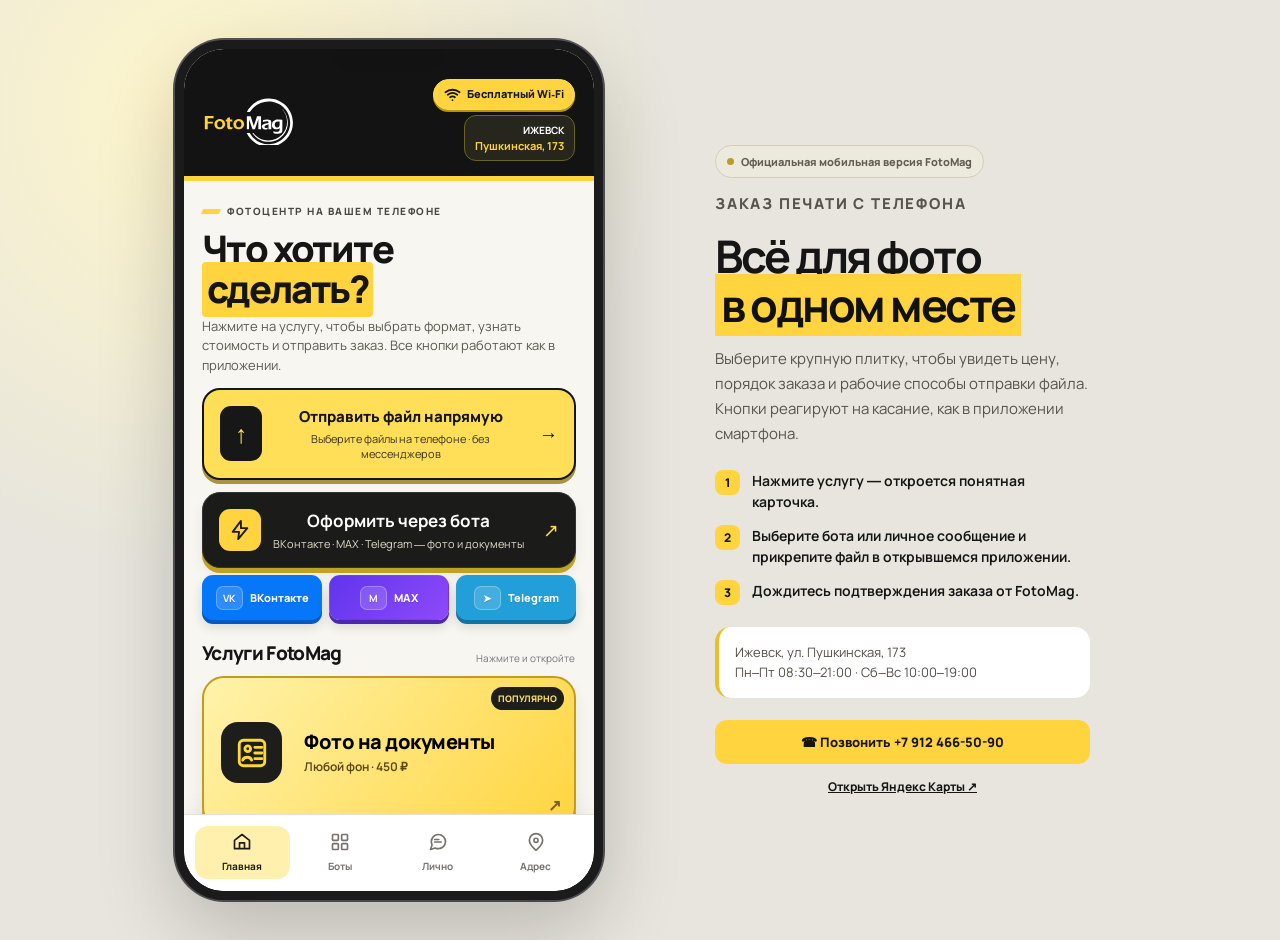
==== commit 562f1fcf: "Add VK MAX Telegram Я почта contact panel and featured photo tile" ====
--- a/index.html
+++ b/index.html
@@ -12,12 +12,23 @@
 </nav>
 <div class="section-bar"><h2>Услуги FotoMag</h2><p class="tiny">Нажмите и откройте</p></div>
 <section aria-label="Приложения и услуги FotoMag" class="app-grid">
+<button aria-label="Фото на документы из вашей фотографии на любом фоне за 450 рублей" class="app-tile app-tile--yellow" data-action="id450" id="quick-id-photo" type="button"><span class="tile-badge">ПОПУЛЯРНО</span><span class="tile-icon" data-icon="id"><svg aria-hidden="true" fill="none" stroke="currentColor" stroke-linecap="round" stroke-linejoin="round" stroke-width="2" viewbox="0 0 24 24" xmlns="http://www.w3.org/2000/svg"><rect height="18" rx="3" width="18" x="3" y="3"></rect><circle cx="9" cy="9" r="2"></circle><path d="M5.5 17c.7-2.7 5.5-2.7 6.2 0M14 8h5M14 12h5M14 16h5"></path></svg></span><span class="tile-title">Фото на документы</span><span class="tile-subtitle">Любой фон · 450 ₽</span><span aria-hidden="true" class="arrow-mini">↗</span></button>
 <button aria-label="Печать фотографий от 35 рублей" class="app-tile" data-action="photos" id="quick-print-photo" type="button"><span class="tile-icon" data-icon="image"><svg aria-hidden="true" fill="none" stroke="currentColor" stroke-linecap="round" stroke-linejoin="round" stroke-width="2" viewbox="0 0 24 24" xmlns="http://www.w3.org/2000/svg"><rect height="18" rx="3" width="18" x="3" y="3"></rect><circle cx="8.5" cy="8.5" r="1.5"></circle><path d="m3 16 5-5 4 4 3-3 6 6"></path></svg></span><span class="tile-title">Печать фото</span><span class="tile-subtitle">10×15 · от 35 ₽</span><span aria-hidden="true" class="arrow-mini">↗</span></button>
-<button aria-label="Фото на документы из вашей фотографии на любом фоне за 450 рублей" class="app-tile app-tile--yellow" data-action="id450" id="quick-id-photo" type="button"><span class="tile-badge">ПОПУЛЯРНО</span><span class="tile-icon" data-icon="id"><svg aria-hidden="true" fill="none" stroke="currentColor" stroke-linecap="round" stroke-linejoin="round" stroke-width="2" viewbox="0 0 24 24" xmlns="http://www.w3.org/2000/svg"><rect height="18" rx="3" width="18" x="3" y="3"></rect><circle cx="9" cy="9" r="2"></circle><path d="M5.5 17c.7-2.7 5.5-2.7 6.2 0M14 8h5M14 12h5M14 16h5"></path></svg></span><span class="tile-title">Фото на документы</span><span class="tile-subtitle">Любой фон · 450 ₽</span><span aria-hidden="true" class="arrow-mini">↗</span></button>
 <button aria-label="Печать документов от 15 рублей" class="app-tile" data-action="documents" id="quick-documents" type="button"><span class="tile-icon" data-icon="file"><svg aria-hidden="true" fill="none" stroke="currentColor" stroke-linecap="round" stroke-linejoin="round" stroke-width="2" viewbox="0 0 24 24" xmlns="http://www.w3.org/2000/svg"><path d="M7 3h8l5 5v13H7a3 3 0 0 1-3-3V6a3 3 0 0 1 3-3Z"></path><path d="M15 3v6h5M8 13h8M8 17h8"></path></svg></span><span class="tile-title">Документы и PDF</span><span class="tile-subtitle">Печать А4 · от 15 ₽</span><span aria-hidden="true" class="arrow-mini">↗</span></button>
 <button aria-label="Фото на паспорт и документы с новой съёмкой от 750 рублей" class="app-tile" data-action="studio" id="quick-studio" type="button"><span class="tile-icon" data-icon="camera"><svg aria-hidden="true" fill="none" stroke="currentColor" stroke-linecap="round" stroke-linejoin="round" stroke-width="2" viewbox="0 0 24 24" xmlns="http://www.w3.org/2000/svg"><path d="M4 7h4l2-3h5l2 3h3a2 2 0 0 1 2 2v10a2 2 0 0 1-2 2H4a2 2 0 0 1-2-2V9a2 2 0 0 1 2-2Z"></path><circle cx="12" cy="14" r="4"></circle></svg></span><span class="tile-title">Фото в студии</span><span class="tile-subtitle">750 / 850 ₽</span><span aria-hidden="true" class="arrow-mini">↗</span></button>
 <button aria-label="Мини-магазин канцтоваров — прототип" class="app-tile" data-action="shop" id="quick-shop" type="button"><span class="tile-icon" data-icon="folder"><svg aria-hidden="true" fill="none" stroke="currentColor" stroke-linecap="round" stroke-linejoin="round" stroke-width="2" viewbox="0 0 24 24" xmlns="http://www.w3.org/2000/svg"><path d="M3 7a2 2 0 0 1 2-2h5l2 3h7a2 2 0 0 1 2 2v9a2 2 0 0 1-2 2H5a2 2 0 0 1-2-2Z"></path></svg></span><span class="tile-title">Мини-магазин</span><span class="tile-subtitle">Файлы, папки · проект</span><span aria-hidden="true" class="arrow-mini">↗</span></button>
 <button aria-label="Отправить лично через ВК, MAX, почту или Telegram" class="app-tile app-tile--dark" data-action="personal" id="quick-personal" type="button"><span class="tile-icon" data-icon="message"><svg aria-hidden="true" fill="none" stroke="currentColor" stroke-linecap="round" stroke-linejoin="round" stroke-width="2" viewbox="0 0 24 24" xmlns="http://www.w3.org/2000/svg"><path d="M21 11.5a8.5 8.5 0 0 1-8.5 8.5 9 9 0 0 1-4-.9L3 21l1.9-5.4a9 9 0 0 1-.9-4.1A8.5 8.5 0 1 1 21 11.5Z"></path><path d="M8 12h8M8 9h5"></path></svg></span><span class="tile-title">Отправить лично</span><span class="tile-subtitle">4 способа связи</span><span aria-hidden="true" class="arrow-mini">↗</span></button>
+</section>
+
+<section aria-labelledby="contact-heading" class="social-contact">
+<h2 id="contact-heading" class="social-contact__title">Написать лично в FotoMag</h2>
+<nav class="social-contact__grid" aria-label="Личные сообщения FotoMag">
+<a class="social-contact__button social-contact__button--vk" href="https://vk.com/write103477713" id="contact-vk" rel="noopener noreferrer" target="_blank" aria-label="VK — написать лично FotoMag"><span aria-hidden="true" class="social-contact__mark">VK</span><span>VK</span></a>
+<a class="social-contact__button social-contact__button--max" href="https://max.ru/u/f9LHodD0cOJ4xQH5eXwmG7FE-sm42CyZd4DzqF_2BbIDG9GFNtKI4fbc5LU" id="contact-max" rel="noopener noreferrer" target="_blank" aria-label="MAX — написать лично FotoMag"><span aria-hidden="true" class="social-contact__mark">М</span><span>MAX</span></a>
+<a class="social-contact__button social-contact__button--tg" href="https://t.me/Gug18aa" id="contact-tg" rel="noopener noreferrer" target="_blank" aria-label="Telegram — написать лично FotoMag"><span aria-hidden="true" class="social-contact__mark">➤</span><span>Telegram</span></a>
+<a class="social-contact__button social-contact__button--mail" href="mailto:kodakprint@yandex.ru?subject=FotoMag%20%E2%80%94%20%D0%BB%D0%B8%D1%87%D0%BD%D0%BE%D0%B5%20%D1%81%D0%BE%D0%BE%D0%B1%D1%89%D0%B5%D0%BD%D0%B8%D0%B5" id="contact-mail" aria-label="Я почта — написать лично FotoMag"><span aria-hidden="true" class="social-contact__mark">✉</span><span>Я почта</span></a>
+</nav>
+<p class="social-contact__note">Сообщение или файл отправляется через выбранное приложение. Заказ подтверждает сотрудник.</p>
 </section>
 
 <p class="hint">«Напрямую» работает только после подключения защищённого приёмника. До его включения можно пользоваться MAX, VK и Telegram. Оплата и изготовление подтверждаются сотрудником.</p><noscript><div class="noscript-note">Для меню услуг требуется JavaScript. Но заказ можно оформить и без него: <a href="https://vk.com/write-20848548">ВКонтакте</a>, <a href="https://max.ru/id180904019369_bot">MAX</a>, <a href="https://t.me/fotomag_orders_bot">Telegram</a>. Лично: <a href="mailto:kodakprint@yandex.ru">электронная почта</a>. Телефон +7 912 466-50-90.</div></noscript>
@@ -110,4 +121,4 @@
 </div>
 <p class="sheet-note">Белый фон, аккуратная ретушь, выравнивание шеи и плеч, удаление теней — при достаточном качестве исходника. Не меняем внешность. Требования к документу, итоговую цену и срок подтвердим после проверки снимка.</p>
 <p class="sheet-note">Для новой фотосъёмки в FotoMag действуют отдельные цены: 750 ₽ за обычный комплект и 850 ₽ на паспорт РФ.</p>
-</template><template id="screen-documents"><p class="sheet-copy">Распечатайте PDF или документы А4 с телефона. Чёрно-белая печать — <b>15–25 ₽/лист</b>; цветная — от <b>35 ₽/лист</b>, зависит от задания.</p><span class="sheet-price">А4 · от 15 ₽</span><button class="upload-service-cta" data-action="upload" data-upload-kind="documents" data-sheet-nav="true" type="button">↑ Прикрепить PDF или документ здесь</button><div class="sheet-steps"><p><b>1.</b> Откройте бота.</p><p><b>2.</b> Прикрепите PDF или документ.</p><p><b>3.</b> Укажите страницы, цветность, экземпляры и подтвердите стоимость.</p></div><h3 class="choice-title">Заказать через бота</h3><div class="choice-list"><a class="choice-btn primary" href="https://vk.com/write-20848548" id="bot-vk" rel="noopener noreferrer" target="_blank"><span><span aria-hidden="true" class="choice-emoji">VK</span><span class="choice-label"><b>ВКонтакте</b><small>Бот FotoMag</small></span></span><span aria-hidden="true" class="choice-arrow">↗</span></a><a class="choice-btn" href="https://max.ru/id180904019369_bot" id="bot-max" rel="noopener noreferrer" target="_blank"><span><span aria-hidden="true" class="choice-emoji">M</span><span class="choice-label"><b>MAX</b><small>Бот FotoMag</small></span></span><span aria-hidden="true" class="choice-arrow">↗</span></a><a class="choice-btn" href="https://t.me/fotomag_orders_bot" id="bot-tg" rel="noopener noreferrer" target="_blank"><span><span aria-hidden="true" class="choice-emoji">➤</span><span class="choice-label"><b>Telegram</b><small>@fotomag_orders_bot</small></span></span><span aria-hidden="true" class="choice-arrow">↗</span></a></div><p class="sheet-note">Печать PDF производится в выбранном мессенджере, не на этой странице.</p></template><template id="screen-studio"><div class="hash-anchor" id="id-photo"></div><p class="sheet-copy">Нужна <b>новая фотография</b>, а не обработка готового снимка? Приходите в наш фотоцентр по адресу Ижевск, Пушкинская, 173.</p><span class="sheet-price">750 ₽ · стандарт / 850 ₽ · паспорт РФ</span><div class="sheet-steps"><p><b>1.</b> Уточните требования к документу.</p><p><b>2.</b> Приходите на съёмку в FotoMag.</p><p><b>3.</b> Получите готовый комплект после обработки.</p></div><h3 class="choice-title">Связь и адрес</h3><div class="choice-list"><a class="choice-btn primary" href="tel:+79124665090" id="studio-phone"><span><span aria-hidden="true" class="choice-emoji">☎</span><span class="choice-label"><b>☎ Позвонить</b><small>+7 912 466-50-90</small></span></span><span aria-hidden="true" class="choice-arrow">↗</span></a><a class="choice-btn" href="https://yandex.com/maps/org/fotomag/1005628718/?lang=ru" id="studio-map" rel="noopener noreferrer" target="_blank"><span><span aria-hidden="true" class="choice-emoji">⌖</span><span class="choice-label"><b>Маршрут на Яндекс Картах</b><small>Ижевск, Пушкинская, 173</small></span></span><span aria-hidden="true" class="choice-arrow">↗</span></a><a class="choice-btn" href="https://2gis.ru/izhevsk/firm/70000001061965152" id="studio-2gis" rel="noopener noreferrer" target="_blank"><span><span aria-hidden="true" class="choice-emoji">⌖</span><span class="choice-label"><b>Открыть FotoMag в 2ГИС</b><small>Ижевск, Пушкинская, 173</small></span></span><span aria-hidden="true" class="choice-arrow">↗</span></a></div><p class="sheet-note">Обработка вашей фотографии с любого фона за 450 ₽ — отдельная услуга, без съёмки в студии.</p></template><template id="screen-shop"><p class="sheet-copy">Готовим мини-магазин ФотоMag: файлы-вкладыши, папки, бумага, тетради, ручки и обложки.</p><span class="sheet-price">В разработке</span><div class="sheet-steps"><p><b>Сейчас:</b> проверяем реальные товары, цены и остатки.</p><p><b>Следующий этап:</b> витрина и безопасные заявки на самовывоз.</p></div><details class="shop-details"><summary>Показать будущие категории</summary><div class="taglist"><span class="tag">Файлы</span><span class="tag">Папки</span><span class="tag">Бумага</span><span class="tag">Тетради</span><span class="tag">Ручки</span><span class="tag">Обложки</span></div></details><p class="sheet-note">Покупки и резервирование недоступны. Не показываем неподтверждённые товары и остатки.</p></template><template id="screen-personal"><div class="hash-anchor" id="personal-contacts"></div><p class="sheet-copy">Напишите лично сотруднику FotoMag, отправьте фотографию или задайте вопрос. Выберите ВКонтакте, MAX, почту или Telegram.</p><div class="personal-service-context" id="personal-service-context">Для заказа фото на документы выберите формат в разделе услуги. Прикрепите исходный снимок из галереи в открывшемся чате.</div><h3 class="choice-title">Отправить лично</h3><div class="choice-list"><a class="choice-btn" href="https://vk.com/write103477713" id="direct-vk" rel="noopener noreferrer" target="_blank"><span><span aria-hidden="true" class="choice-emoji">VK</span><span class="choice-label"><b>ВКонтакте</b><small>Написать лично FotoMag</small></span></span><span aria-hidden="true" class="choice-arrow">↗</span></a><a class="choice-btn" href="https://max.ru/u/f9LHodD0cOJ4xQH5eXwmG7FE-sm42CyZd4DzqF_2BbIDG9GFNtKI4fbc5LU" id="direct-max" rel="noopener noreferrer" target="_blank"><span><span aria-hidden="true" class="choice-emoji">M</span><span class="choice-label"><b>MAX</b><small>Написать лично FotoMag</small></span></span><span aria-hidden="true" class="choice-arrow">↗</span></a><a class="choice-btn" href="mailto:kodakprint@yandex.ru?subject=FotoMag%20%E2%80%94%20%D0%BB%D0%B8%D1%87%D0%BD%D0%BE%D0%B5%20%D1%81%D0%BE%D0%BE%D0%B1%D1%89%D0%B5%D0%BD%D0%B8%D0%B5" id="direct-email"><span><span aria-hidden="true" class="choice-emoji">@</span><span class="choice-label"><b>Электронная почта</b><small>kodakprint@yandex.ru</small></span></span><span aria-hidden="true" class="choice-arrow">↗</span></a><a class="choice-btn" href="https://t.me/Gug18aa" id="direct-tg" rel="noopener noreferrer" target="_blank"><span><span aria-hidden="true" class="choice-emoji">➤</span><span class="choice-label"><b>Telegram</b><small>@Gug18aa · личный чат</small></span></span><span aria-hidden="true" class="choice-arrow">↗</span></a></div><p class="sheet-note">Фотография прикрепляется в открытом мессенджере или почтовом приложении. Отправка не равна подтверждению заказа.</p></template><template id="screen-bots"><p class="sheet-copy">Боты помогают оформить печать фото и документов через привычный мессенджер.</p><h3 class="choice-title">Выберите мессенджер</h3><div class="choice-list"><a class="choice-btn primary" href="https://vk.com/write-20848548" id="bot-vk" rel="noopener noreferrer" target="_blank"><span><span aria-hidden="true" class="choice-emoji">VK</span><span class="choice-label"><b>ВКонтакте</b><small>Бот FotoMag</small></span></span><span aria-hidden="true" class="choice-arrow">↗</span></a><a class="choice-btn" href="https://max.ru/id180904019369_bot" id="bot-max" rel="noopener noreferrer" target="_blank"><span><span aria-hidden="true" class="choice-emoji">M</span><span class="choice-label"><b>MAX</b><small>Бот FotoMag</small></span></span><span aria-hidden="true" class="choice-arrow">↗</span></a><a class="choice-btn" href="https://t.me/fotomag_orders_bot" id="bot-tg" rel="noopener noreferrer" target="_blank"><span><span aria-hidden="true" class="choice-emoji">➤</span><span class="choice-label"><b>Telegram</b><small>@fotomag_orders_bot</small></span></span><span aria-hidden="true" class="choice-arrow">↗</span></a></div><div class="sheet-steps"><p><b>1.</b> Откройте бота.</p><p><b>2.</b> Выберите услугу и прикрепите файл.</p><p><b>3.</b> Уточните параметры и дождитесь подтверждения заказа.</p></div><p class="sheet-note">Для прямого обращения без бота нажмите «Лично» в нижнем меню.</p></template><template id="screen-location"><p class="sheet-copy"><strong>Ижевск, ул. Пушкинская, 173</strong><br/>Пн–Пт 08:30–21:00<br/>Сб–Вс 10:00–19:00</p><a class="facade-link" href="https://yandex.com/maps/org/fotomag/1005628718/?lang=ru" id="store-photo-map" rel="noopener noreferrer" target="_blank"><img alt="Вход в фотоцентр FotoMag, Ижевск, Пушкинская, 173" height="400" loading="lazy" src="assets/FotoMag_FACADE_APPROVED_web.webp" width="630"/><span>Открыть магазин на Яндекс Картах ↗</span></a><div class="choice-list"><a class="choice-btn primary" href="https://yandex.com/maps/org/fotomag/1005628718/?lang=ru" id="map-route" rel="noopener noreferrer" target="_blank"><span><span aria-hidden="true" class="choice-emoji">⌖</span><span class="choice-label"><b>Открыть Яндекс Карты</b><small>Адрес и путь к магазину</small></span></span><span aria-hidden="true" class="choice-arrow">↗</span></a><a class="choice-btn" href="https://2gis.ru/izhevsk/firm/70000001061965152" id="location-2gis" rel="noopener noreferrer" target="_blank"><span><span aria-hidden="true" class="choice-emoji">⌖</span><span class="choice-label"><b>Открыть FotoMag в 2ГИС</b><small>Ижевск, Пушкинская, 173</small></span></span><span aria-hidden="true" class="choice-arrow">↗</span></a><a class="choice-btn" href="tel:+79124665090" id="location-phone"><span><span aria-hidden="true" class="choice-emoji">☎</span><span class="choice-label"><b>Позвонить в FotoMag</b><small>+7 912 466-50-90</small></span></span><span aria-hidden="true" class="choice-arrow">↗</span></a></div><p class="sheet-note">Время указано по расписанию, не по статусу «открыто сейчас».</p></template><template id="screen-prices"><p class="sheet-copy">Ориентировочные цены FotoMag. Итоговая сумма зависит от конкретного заказа и подтверждается сотрудником.</p><div class="price-list"><div><span>Фото 10×15 · струйная</span><b>35 ₽</b></div><div><span>Фото 10×15 · сублимация</span><b>55 ₽</b></div><div><span>А4 · чёрно-белая</span><b>15–25 ₽</b></div><div><span>Фото на документы с вашего снимка (3 формата)</span><b>450 ₽</b></div><div><span>Новая фотосъёмка</span><b>750 ₽</b></div><div><span>Фото на паспорт РФ</span><b>850 ₽</b></div><div><span>Ламинация A4</span><b>150 ₽</b></div></div><p class="sheet-note">Формат, бумагу и окончательную стоимость следует уточнить до выполнения.</p></template><template id="screen-help"><p class="sheet-copy">Ответы на вопросы начинающего клиента FotoMag.</p><div class="faq-list"><details><summary>Как отправить фото на печать?</summary><p>Нажмите «Напрямую», выберите «Фото» и прикрепите изображения. Если прямая отправка недоступна, используйте VK, MAX или Telegram.</p></details><details><summary>Куда прикрепить фото за 450 ₽?</summary><p>Нажмите «Фото на документы», выберите формат, затем «Прикрепить исходное фото здесь». Если прямая отправка недоступна, воспользуйтесь личным чатом и укажите формат.</p></details><details><summary>Как узнать, что заказ принят?</summary><p>Для «Напрямую» дождитесь номера заявки и подтверждения доставки на компьютер. Это не подтверждение печати и готовности. Для ботов — дождитесь ответа сотрудника.</p></details><details><summary>Можно ли оплатить прямо на сайте?</summary><p>Нет. На странице нет онлайн-оплаты и собственной корзины. Способ оплаты уточняется после подтверждения заказа.</p></details><details><summary>Где получить готовое?</summary><p>FotoMag: Ижевск, Пушкинская, 173. Пн–Пт 08:30–21:00, Сб–Вс 10:00–19:00.</p></details><details><summary>Как обрабатываются файлы?</summary><p>Канал «Напрямую», когда он включён, отправляет файлы на отдельный защищённый приёмник FotoMag, а не в GitHub. Альтернативные каналы передают материалы через свои приложения. Сроки хранения и удаления уточняйте у сотрудника.</p></details></div></template><template id="screen-wifi"><section class="wifi-panel" aria-label="Подключение к Wi-Fi FotoMag"><div class="wifi-actions"><button type="button" class="wifi-connect" id="wifi-connect" aria-describedby="wifi-connect-help">Подключиться</button></div><p class="wifi-connect-help" id="wifi-connect-help" role="status" aria-live="polite" hidden></p></section></template><script defer="" src="assets/app-shell.js"></script></body></html>+</template><template id="screen-documents"><p class="sheet-copy">Распечатайте PDF или документы А4 с телефона. Чёрно-белая печать — <b>15–25 ₽/лист</b>; цветная — от <b>35 ₽/лист</b>, зависит от задания.</p><span class="sheet-price">А4 · от 15 ₽</span><button class="upload-service-cta" data-action="upload" data-upload-kind="documents" data-sheet-nav="true" type="button">↑ Прикрепить PDF или документ здесь</button><div class="sheet-steps"><p><b>1.</b> Откройте бота.</p><p><b>2.</b> Прикрепите PDF или документ.</p><p><b>3.</b> Укажите страницы, цветность, экземпляры и подтвердите стоимость.</p></div><h3 class="choice-title">Заказать через бота</h3><div class="choice-list"><a class="choice-btn primary" href="https://vk.com/write-20848548" id="bot-vk" rel="noopener noreferrer" target="_blank"><span><span aria-hidden="true" class="choice-emoji">VK</span><span class="choice-label"><b>ВКонтакте</b><small>Бот FotoMag</small></span></span><span aria-hidden="true" class="choice-arrow">↗</span></a><a class="choice-btn" href="https://max.ru/id180904019369_bot" id="bot-max" rel="noopener noreferrer" target="_blank"><span><span aria-hidden="true" class="choice-emoji">M</span><span class="choice-label"><b>MAX</b><small>Бот FotoMag</small></span></span><span aria-hidden="true" class="choice-arrow">↗</span></a><a class="choice-btn" href="https://t.me/fotomag_orders_bot" id="bot-tg" rel="noopener noreferrer" target="_blank"><span><span aria-hidden="true" class="choice-emoji">➤</span><span class="choice-label"><b>Telegram</b><small>@fotomag_orders_bot</small></span></span><span aria-hidden="true" class="choice-arrow">↗</span></a></div><p class="sheet-note">Печать PDF производится в выбранном мессенджере, не на этой странице.</p></template><template id="screen-studio"><div class="hash-anchor" id="id-photo"></div><p class="sheet-copy">Нужна <b>новая фотография</b>, а не обработка готового снимка? Приходите в наш фотоцентр по адресу Ижевск, Пушкинская, 173.</p><span class="sheet-price">750 ₽ · стандарт / 850 ₽ · паспорт РФ</span><div class="sheet-steps"><p><b>1.</b> Уточните требования к документу.</p><p><b>2.</b> Приходите на съёмку в FotoMag.</p><p><b>3.</b> Получите готовый комплект после обработки.</p></div><h3 class="choice-title">Связь и адрес</h3><div class="choice-list"><a class="choice-btn primary" href="tel:+79124665090" id="studio-phone"><span><span aria-hidden="true" class="choice-emoji">☎</span><span class="choice-label"><b>☎ Позвонить</b><small>+7 912 466-50-90</small></span></span><span aria-hidden="true" class="choice-arrow">↗</span></a><a class="choice-btn" href="https://yandex.com/maps/org/fotomag/1005628718/?lang=ru" id="studio-map" rel="noopener noreferrer" target="_blank"><span><span aria-hidden="true" class="choice-emoji">⌖</span><span class="choice-label"><b>Маршрут на Яндекс Картах</b><small>Ижевск, Пушкинская, 173</small></span></span><span aria-hidden="true" class="choice-arrow">↗</span></a><a class="choice-btn" href="https://2gis.ru/izhevsk/firm/70000001061965152" id="studio-2gis" rel="noopener noreferrer" target="_blank"><span><span aria-hidden="true" class="choice-emoji">⌖</span><span class="choice-label"><b>Открыть FotoMag в 2ГИС</b><small>Ижевск, Пушкинская, 173</small></span></span><span aria-hidden="true" class="choice-arrow">↗</span></a></div><p class="sheet-note">Обработка вашей фотографии с любого фона за 450 ₽ — отдельная услуга, без съёмки в студии.</p></template><template id="screen-shop"><p class="sheet-copy">Готовим мини-магазин ФотоMag: файлы-вкладыши, папки, бумага, тетради, ручки и обложки.</p><span class="sheet-price">В разработке</span><div class="sheet-steps"><p><b>Сейчас:</b> проверяем реальные товары, цены и остатки.</p><p><b>Следующий этап:</b> витрина и безопасные заявки на самовывоз.</p></div><details class="shop-details"><summary>Показать будущие категории</summary><div class="taglist"><span class="tag">Файлы</span><span class="tag">Папки</span><span class="tag">Бумага</span><span class="tag">Тетради</span><span class="tag">Ручки</span><span class="tag">Обложки</span></div></details><p class="sheet-note">Покупки и резервирование недоступны. Не показываем неподтверждённые товары и остатки.</p></template><template id="screen-personal"><div class="hash-anchor" id="personal-contacts"></div><p class="sheet-copy">Напишите лично сотруднику FotoMag, отправьте фотографию или задайте вопрос. Выберите ВКонтакте, MAX, почту или Telegram.</p><div class="personal-service-context" id="personal-service-context">Для заказа фото на документы выберите формат в разделе услуги. Прикрепите исходный снимок из галереи в открывшемся чате.</div><h3 class="choice-title">Отправить лично</h3><div class="choice-list"><a class="choice-btn" href="https://vk.com/write103477713" id="direct-vk" rel="noopener noreferrer" target="_blank"><span><span aria-hidden="true" class="choice-emoji">VK</span><span class="choice-label"><b>ВКонтакте</b><small>Написать лично FotoMag</small></span></span><span aria-hidden="true" class="choice-arrow">↗</span></a><a class="choice-btn" href="https://max.ru/u/f9LHodD0cOJ4xQH5eXwmG7FE-sm42CyZd4DzqF_2BbIDG9GFNtKI4fbc5LU" id="direct-max" rel="noopener noreferrer" target="_blank"><span><span aria-hidden="true" class="choice-emoji">M</span><span class="choice-label"><b>MAX</b><small>Написать лично FotoMag</small></span></span><span aria-hidden="true" class="choice-arrow">↗</span></a><a class="choice-btn" href="mailto:kodakprint@yandex.ru?subject=FotoMag%20%E2%80%94%20%D0%BB%D0%B8%D1%87%D0%BD%D0%BE%D0%B5%20%D1%81%D0%BE%D0%BE%D0%B1%D1%89%D0%B5%D0%BD%D0%B8%D0%B5" id="direct-email"><span><span aria-hidden="true" class="choice-emoji">@</span><span class="choice-label"><b>Я почта</b><small>kodakprint@yandex.ru</small></span></span><span aria-hidden="true" class="choice-arrow">↗</span></a><a class="choice-btn" href="https://t.me/Gug18aa" id="direct-tg" rel="noopener noreferrer" target="_blank"><span><span aria-hidden="true" class="choice-emoji">➤</span><span class="choice-label"><b>Telegram</b><small>@Gug18aa · личный чат</small></span></span><span aria-hidden="true" class="choice-arrow">↗</span></a></div><p class="sheet-note">Фотография прикрепляется в открытом мессенджере или почтовом приложении. Отправка не равна подтверждению заказа.</p></template><template id="screen-bots"><p class="sheet-copy">Боты помогают оформить печать фото и документов через привычный мессенджер.</p><h3 class="choice-title">Выберите мессенджер</h3><div class="choice-list"><a class="choice-btn primary" href="https://vk.com/write-20848548" id="bot-vk" rel="noopener noreferrer" target="_blank"><span><span aria-hidden="true" class="choice-emoji">VK</span><span class="choice-label"><b>ВКонтакте</b><small>Бот FotoMag</small></span></span><span aria-hidden="true" class="choice-arrow">↗</span></a><a class="choice-btn" href="https://max.ru/id180904019369_bot" id="bot-max" rel="noopener noreferrer" target="_blank"><span><span aria-hidden="true" class="choice-emoji">M</span><span class="choice-label"><b>MAX</b><small>Бот FotoMag</small></span></span><span aria-hidden="true" class="choice-arrow">↗</span></a><a class="choice-btn" href="https://t.me/fotomag_orders_bot" id="bot-tg" rel="noopener noreferrer" target="_blank"><span><span aria-hidden="true" class="choice-emoji">➤</span><span class="choice-label"><b>Telegram</b><small>@fotomag_orders_bot</small></span></span><span aria-hidden="true" class="choice-arrow">↗</span></a></div><div class="sheet-steps"><p><b>1.</b> Откройте бота.</p><p><b>2.</b> Выберите услугу и прикрепите файл.</p><p><b>3.</b> Уточните параметры и дождитесь подтверждения заказа.</p></div><p class="sheet-note">Для прямого обращения без бота нажмите «Лично» в нижнем меню.</p></template><template id="screen-location"><p class="sheet-copy"><strong>Ижевск, ул. Пушкинская, 173</strong><br/>Пн–Пт 08:30–21:00<br/>Сб–Вс 10:00–19:00</p><a class="facade-link" href="https://yandex.com/maps/org/fotomag/1005628718/?lang=ru" id="store-photo-map" rel="noopener noreferrer" target="_blank"><img alt="Вход в фотоцентр FotoMag, Ижевск, Пушкинская, 173" height="400" loading="lazy" src="assets/FotoMag_FACADE_APPROVED_web.webp" width="630"/><span>Открыть магазин на Яндекс Картах ↗</span></a><div class="choice-list"><a class="choice-btn primary" href="https://yandex.com/maps/org/fotomag/1005628718/?lang=ru" id="map-route" rel="noopener noreferrer" target="_blank"><span><span aria-hidden="true" class="choice-emoji">⌖</span><span class="choice-label"><b>Открыть Яндекс Карты</b><small>Адрес и путь к магазину</small></span></span><span aria-hidden="true" class="choice-arrow">↗</span></a><a class="choice-btn" href="https://2gis.ru/izhevsk/firm/70000001061965152" id="location-2gis" rel="noopener noreferrer" target="_blank"><span><span aria-hidden="true" class="choice-emoji">⌖</span><span class="choice-label"><b>Открыть FotoMag в 2ГИС</b><small>Ижевск, Пушкинская, 173</small></span></span><span aria-hidden="true" class="choice-arrow">↗</span></a><a class="choice-btn" href="tel:+79124665090" id="location-phone"><span><span aria-hidden="true" class="choice-emoji">☎</span><span class="choice-label"><b>Позвонить в FotoMag</b><small>+7 912 466-50-90</small></span></span><span aria-hidden="true" class="choice-arrow">↗</span></a></div><p class="sheet-note">Время указано по расписанию, не по статусу «открыто сейчас».</p></template><template id="screen-prices"><p class="sheet-copy">Ориентировочные цены FotoMag. Итоговая сумма зависит от конкретного заказа и подтверждается сотрудником.</p><div class="price-list"><div><span>Фото 10×15 · струйная</span><b>35 ₽</b></div><div><span>Фото 10×15 · сублимация</span><b>55 ₽</b></div><div><span>А4 · чёрно-белая</span><b>15–25 ₽</b></div><div><span>Фото на документы с вашего снимка (3 формата)</span><b>450 ₽</b></div><div><span>Новая фотосъёмка</span><b>750 ₽</b></div><div><span>Фото на паспорт РФ</span><b>850 ₽</b></div><div><span>Ламинация A4</span><b>150 ₽</b></div></div><p class="sheet-note">Формат, бумагу и окончательную стоимость следует уточнить до выполнения.</p></template><template id="screen-help"><p class="sheet-copy">Ответы на вопросы начинающего клиента FotoMag.</p><div class="faq-list"><details><summary>Как отправить фото на печать?</summary><p>Нажмите «Напрямую», выберите «Фото» и прикрепите изображения. Если прямая отправка недоступна, используйте VK, MAX или Telegram.</p></details><details><summary>Куда прикрепить фото за 450 ₽?</summary><p>Нажмите «Фото на документы», выберите формат, затем «Прикрепить исходное фото здесь». Если прямая отправка недоступна, воспользуйтесь личным чатом и укажите формат.</p></details><details><summary>Как узнать, что заказ принят?</summary><p>Для «Напрямую» дождитесь номера заявки и подтверждения доставки на компьютер. Это не подтверждение печати и готовности. Для ботов — дождитесь ответа сотрудника.</p></details><details><summary>Можно ли оплатить прямо на сайте?</summary><p>Нет. На странице нет онлайн-оплаты и собственной корзины. Способ оплаты уточняется после подтверждения заказа.</p></details><details><summary>Где получить готовое?</summary><p>FotoMag: Ижевск, Пушкинская, 173. Пн–Пт 08:30–21:00, Сб–Вс 10:00–19:00.</p></details><details><summary>Как обрабатываются файлы?</summary><p>Канал «Напрямую», когда он включён, отправляет файлы на отдельный защищённый приёмник FotoMag, а не в GitHub. Альтернативные каналы передают материалы через свои приложения. Сроки хранения и удаления уточняйте у сотрудника.</p></details></div></template><template id="screen-wifi"><section class="wifi-panel" aria-label="Подключение к Wi-Fi FotoMag"><p class="wifi-intro">Бесплатный Wi-Fi для гостей FotoMag</p><div class="wifi-qr-card"><img class="wifi-qr" src="assets/wifi-agfa.svg" width="236" height="236" alt="QR-код подключения к сети AGFA"/><p class="wifi-qr-label">Наведите камеру другого телефона и подтвердите подключение</p></div><div class="wifi-creds"><div class="wifi-cred"><span>Название сети</span><strong>AGFA</strong></div><div class="wifi-cred"><span>Пароль</span><strong>00001111</strong></div></div><div class="wifi-actions"><button class="wifi-connect" id="wifi-connect" type="button" aria-describedby="wifi-connect-help">Подключиться</button></div><p class="wifi-connect-help" id="wifi-connect-help" role="status" aria-live="polite" hidden></p></section></template><script defer="" src="assets/app-shell.js"></script></body></html>
--- a/assets/app-shell.css
+++ b/assets/app-shell.css
@@ -1 +1,39 @@
-:root{--yellow:#ffd43e;--gold:#edbc22;--ink:#151515;--cream:#f7f6f0;--line:#e4e0d5;--muted:#77736c;--shadow:#d7d2c5;--radius:24px;--frame:#111}*{box-sizing:border-box}html{scroll-behavior:smooth}body{margin:0;font-family:Inter,Manrope,-apple-system,BlinkMacSystemFont,"Segoe UI",Arial,sans-serif;color:var(--ink);background:radial-gradient(circle at 16% 12%,#fff7cb 0,transparent 34%),#e7e5dd;-webkit-font-smoothing:antialiased}a{color:inherit;text-decoration:none}button{font:inherit;cursor:pointer}button:focus-visible,a:focus-visible{outline:3px solid #9e8006;outline-offset:3px}.stage{min-height:100dvh;display:grid;grid-template-columns:minmax(0,480px) minmax(290px,390px);gap:60px;align-items:center;justify-content:center;padding:40px 28px}.phone{width: min(428px,100%);height:min(872px,calc(100dvh - 40px));min-height:680px;background:#151515;border:9px solid #1b1b1b;border-radius:49px;box-shadow:0 30px 80px #0003,0 0 0 2px #55555a,inset 0 0 0 2px #777;position:relative;overflow:hidden}.screen{height:100%;overflow:hidden;border-radius:39px;background:var(--cream);position:relative;display:flex;flex-direction:column}.notch{position:absolute;top:0;left:50%;transform:translateX(-50%);z-index:11;background:#121212;width:108px;height:22px;border-radius:0 0 15px 15px}.screen-scroll{overflow:auto;overflow-x:hidden;flex:1;scrollbar-width:thin;scrollbar-color:#ccc9b9 transparent;overscroll-behavior:contain;scroll-padding-top:16px}.phone-head{background:#131313;color:white;padding:30px 19px 15px;display:flex;align-items:center;justify-content:space-between;min-height:103px;border-bottom:5px solid var(--yellow)}.brand-img{height:50px;width:128px;object-fit:contain;object-position:left center;display:block}.location-pill{border:1px solid #6b641e;background:#27261d;color:#fff;border-radius:12px;padding:7px 10px;font-size:10px;font-weight:700;text-align:right;line-height:1.45;min-height:41px;cursor:pointer}.location-pill b{display:block;color:var(--yellow);font-size:11px}.content{padding:23px 18px 27px}.eyebrow{font-size:10px;text-transform:uppercase;letter-spacing:.15em;font-weight:900;display:flex;align-items:center;gap:7px;color:#4a4842}.eyebrow:before{content:"";width:18px;height:5px;background:var(--yellow);transform:skew(-20deg)}h1{font-size:38px;line-height:1.03;letter-spacing:-.055em;font-weight:900;margin:11px 0 8px}h1 span{background:var(--yellow);padding:0 5px 3px;border-radius:4px}.intro{font-size:13px;color:#5c5951;line-height:1.52;margin:9px 0 22px;max-width:370px}.section-bar{display:flex;align-items:flex-end;justify-content:space-between;gap:12px;margin:0 0 13px}.section-bar h2{font-size:19px;letter-spacing:-.035em;margin:0;font-weight:850}.section-bar .tiny{font-size:10px;color:#777;margin:0 1px 1px 0}.app-grid{display:grid;grid-template-columns:repeat(2,minmax(0,1fr));gap:16px 13px}.app-tile{border:1.5px solid #e1dccd;border-radius:22px;background:#fff;text-align:left;padding:15px 13px 14px;height:164px;min-width:0;position:relative;box-shadow:0 7px 0 #d8d2c4,0 12px 19px #28200c0c;transition:transform .13s ease,box-shadow .13s ease,background .13s;display:flex;flex-direction:column;align-items:flex-start;gap:7px;touch-action:manipulation;user-select:none;-webkit-tap-highlight-color:transparent}.app-tile:hover{background:#fffdf5}.app-tile:active,.app-tile.pressed{transform:translateY(6px) scale(.975);box-shadow:0 1px 0 #bcb49f,inset 0 3px 9px #00000016;background:#f2eee4}.app-tile--yellow{background:linear-gradient(160deg,#fff3a2,var(--yellow));border-color:#dbb83b;box-shadow:0 7px 0 #d0a92b,0 12px 19px #28200c0d}.app-tile--yellow:hover{background:#ffe46a}.app-tile--yellow:active,.app-tile--yellow.pressed{background:#f0c12e;box-shadow:0 1px 0 #ad8a23,inset 0 4px 8px #00000018}.app-tile--dark{background:#242423;border-color:#35332a;box-shadow:0 7px 0 #111,0 12px 19px #28200c16;color:white}.app-tile--dark:hover{background:#343330}.app-tile--dark:active,.app-tile--dark.pressed{background:#101010;box-shadow:0 1px 0 #000,inset 0 3px 8px #0008}.tile-icon{display:grid;place-items:center;background:#f6f3e8;color:#1b1b1b;border-radius:15px;width:49px;height:49px;flex:0 0 49px;box-shadow:inset 0 0 0 1px #efeadc}.app-tile--yellow .tile-icon{background:#1d1d1b;color:#ffd739;box-shadow:none}.app-tile--dark .tile-icon{background:var(--yellow);color:#161616;box-shadow:none}.tile-icon svg{width:27px;height:27px;stroke-width:2}.tile-title{font-size:15px;line-height:1.15;font-weight:850;letter-spacing:-.025em;display:block;max-width:100%;overflow-wrap:anywhere}.tile-subtitle{font-size:11px;line-height:1.35;color:#6f6b60;font-weight:650;display:block}.app-tile--yellow .tile-subtitle{color:#584713}.app-tile--dark .tile-subtitle{color:#d0cdbe}.tile-badge{position:absolute;right:11px;top:13px;font-size:10px;background:#1e1e1b;color:#ffe270;border-radius:99px;padding:5px 7px;font-weight:850}.arrow-mini{position:absolute;right:13px;bottom:11px;opacity:.54;font-weight:800;font-size:16px}.tip-banner{margin:25px 0 8px;background:#1c1b19;color:white;border-radius:18px;padding:16px;display:flex;align-items:center;gap:12px}.tip-banner .tip-icon{background:var(--yellow);color:#1b1b1b;border-radius:11px;padding:10px;display:grid;place-items:center}.tip-banner .tip-icon svg{height:22px;width:22px}.tip-banner h3{font-size:13px;margin:0 0 4px}.tip-banner p{font-size:11px;line-height:1.4;color:#dfdbcb;margin:0}.tip-banner .light-arrow{margin-left:auto;color:#ffda56;font-size:19px}.tip-banner{cursor:pointer}.tip-banner:active,.tip-banner.pressed{transform:translateY(3px);background:#090909}.hint{font-size:10px;line-height:1.5;color:#77736c;margin:13px 3px}.dock{flex:none;display:grid;grid-template-columns:repeat(4,1fr);padding:11px 11px calc(12px + env(safe-area-inset-bottom));background:#fff;border-top:1px solid #e4e1d8;gap:3px;box-shadow:0 -6px 22px #0b0b0b0b}.dock-btn{border:0;border-radius:13px;background:transparent;min-height:53px;color:#77736c;display:flex;flex-direction:column;justify-content:center;align-items:center;gap:4px;font-size:10px;font-weight:700;transition:transform .1s,background .1s}.dock-btn svg{width:20px;height:20px}.dock-btn.is-active{background:#fff0ad;color:#1d1a15}.dock-btn:active,.dock-btn.pressed{transform:translateY(3px) scale(.93);background:#ffe26f;box-shadow:inset 0 3px 7px #0002}.sheet{border:0;padding:0;width:min(400px,calc(100vw - 22px));max-height:min(690px,88dvh);color:var(--ink);border-radius:28px 28px 24px 24px;box-shadow:0 22px 70px #0008;position:fixed;bottom:14px;top:auto;margin:0 auto;overflow:hidden;background:#fff}.sheet::backdrop{background:#141414a3;backdrop-filter:blur(4px)}.sheet[open]{animation:sheetRise .24s cubic-bezier(.2,.85,.2,1)}@keyframes sheetRise{from{transform:translateY(28px);opacity:.4}to{transform:translateY(0);opacity:1}}.sheet-head{display:flex;align-items:flex-start;gap:13px;background:#141414;color:white;padding:23px 19px 18px;border-bottom:5px solid var(--yellow)}.sheet-head .sheet-topicon{background:var(--yellow);color:#171717;width:53px;height:53px;border-radius:15px;display:grid;place-items:center;flex:none}.sheet-topicon svg{height:28px;width:28px}.sheet-head .sheet-title{font-size:21px;line-height:1.16;font-weight:900;letter-spacing:-.032em;margin:0 0 5px}.sheet-head .sheet-kicker{font-size:10px;text-transform:uppercase;color:#ffdb58;font-weight:850;letter-spacing:.08em;margin:0 0 6px}.sheet-close{margin-left:auto;width:34px;height:34px;border:1px solid #595959;background:#343434;color:white;flex:none;border-radius:11px;font-size:21px;line-height:1}.sheet-body{padding:19px;overflow:auto;max-height:calc(min(690px,88dvh) - 116px)}.sheet-copy{font-size:14px;line-height:1.57;color:#494740;margin:0 0 12px}.sheet-price{display:inline-block;background:#fff1af;color:#111;border-radius:9px;padding:9px 12px;font-size:19px;font-weight:900;margin:1px 0 14px}.sheet-steps{background:#f7f6ef;padding:12px;border:1px solid #ece7d8;border-radius:14px;margin:12px 0 14px}.sheet-steps p{font-size:12px;line-height:1.52;margin:5px 0}.sheet-steps b{color:#1d1d1b}.choice-title{font-size:12px;font-weight:850;margin:13px 0 9px}.choice-list{display:grid;gap:8px}.choice-btn{display:flex;align-items:center;justify-content:space-between;gap:10px;min-height:54px;border:1px solid #d6d0be;background:#fff;padding:10px 12px;border-radius:13px;font-size:13px;font-weight:800}.choice-btn span:first-child{display:flex;align-items:center;gap:10px}.choice-btn svg{width:22px;height:22px}.choice-btn:hover,.choice-btn:focus-visible{background:#fff3c6}.choice-btn:active{transform:translateY(3px);box-shadow:inset 0 2px 5px #0002}.choice-btn.primary{background:var(--yellow);border-color:#e2be42}.choice-btn.muted{background:#f8f8f4}.sheet-note{font-size:11px;color:#757167;line-height:1.5;margin:11px 0}.taglist{display:flex;gap:6px;flex-wrap:wrap;margin:13px 0}.tag{background:#f3f1e8;color:#514c43;font-size:11px;border-radius:99px;padding:8px 10px;font-weight:750;border:1px solid #e6e0cf}.demo{position:absolute;top:8px;right:14px;z-index:10;background:#3e3c27;color:#ffd943;padding:4px 8px;border:1px solid #605930;border-radius:99px;font-size:9px;font-weight:900;letter-spacing:.04em}.side{max-width:375px}.side-label{font-size:11px;font-weight:850;color:#6e640f;letter-spacing:.12em;text-transform:uppercase;margin:0 0 15px}.side h2{font-size:clamp(30px,3.8vw,45px);line-height:1.08;letter-spacing:-.055em;margin:0 0 18px}.side h2 mark{background:var(--yellow);color:#111;padding:0 6px}.side p{font-size:15px;line-height:1.65;color:#57544b}.side .note{padding:15px 16px;background:#fff;border-radius:15px;border-left:4px solid #e8bf2e;margin:22px 0;font-size:13px;color:#535048;line-height:1.55}.side .bullets{display:grid;gap:13px;margin-top:24px}.side .bullets div{display:flex;gap:12px;font-size:14px;line-height:1.5;font-weight:650}.side .num{display:grid;place-items:center;width:25px;height:25px;background:var(--yellow);border-radius:8px;font-size:12px;font-weight:900;flex:none}.pill-live{display:inline-flex;gap:7px;align-items:center;background:#eceadd;border:1px solid #d2cdbe;color:#625e53;padding:8px 11px;font-size:11px;font-weight:800;border-radius:100px;margin-bottom:14px}.pill-live:before{content:"";display:block;width:7px;height:7px;border-radius:50%;background:#b99e22}.toast{position:absolute;left:20px;right:20px;bottom:88px;background:#282722;color:#fff;border-radius:12px;padding:12px 14px;font-size:12px;text-align:center;z-index:10;box-shadow:0 10px 30px #0005;opacity:0;pointer-events:none;transform:translateY(12px);transition:opacity .17s,transform .17s}.toast.show{opacity:1;transform:translateY(0)}.sr-only{position:absolute;width:1px;height:1px;padding:0;margin:-1px;overflow:hidden;clip:rect(0,0,0,0);white-space:nowrap;border:0}@media(max-width:870px){.stage{display:flex;flex-direction:column;gap:24px;padding:15px 12px 28px}.phone{height:810px;min-height:0}.side{max-width:430px;padding:8px 12px}.side h2{font-size:30px}}@media(max-width:480px){body{background:var(--cream)}.stage{padding:0;display:block;min-height:100dvh}.phone{width:100%;height:100dvh;min-height:0;max-width:none;border:0;border-radius:0;box-shadow:none}.screen{border-radius:0}.notch{display:none}.phone-head{padding-top:15px;min-height:84px}.side{display:none}.content{padding:20px 17px 24px}.app-grid{gap:14px 11px}.app-tile{height:155px;border-radius:20px}.sheet{width:min(420px,calc(100vw - 18px));bottom:8px}.demo{top:7px;right:6px;transform:scale(.83)}}@media(max-width:335px){.tile-title{font-size:13px}.tile-subtitle{font-size:10px}.app-tile{height:151px;padding:12px 10px}.tile-icon{width:44px;height:44px;flex-basis:44px}.content{padding:19px 12px}.app-grid{gap:13px 9px}h1{font-size:32px}.phone-head{padding:16px 13px}.brand-img{width:111px}.location-pill{padding:6px;font-size:9px}}@media(prefers-reduced-motion:reduce){*,*::before,*::after{animation:none!important;transition:none!important;scroll-behavior:auto!important}}@font-face{font-family:Manrope;src:url("manrope-cyrillic.woff2") format("woff2");font-weight:400 800;font-display:swap}@font-face{font-family:Manrope;src:url("manrope-latin.woff2") format("woff2");font-weight:400 800;font-display:swap;unicode-range:U+0000-024F,U+1E00-1EFF}:root{color-scheme:light}body{font-family:Manrope,Inter,-apple-system,BlinkMacSystemFont,"Segoe UI",Arial,sans-serif}button, a{-webkit-tap-highlight-color:transparent;touch-action:manipulation}.phone-head{position:relative}.location-pill:hover,.location-pill:focus-visible{background:#444025}.app-tile{outline-offset:3px}.app-tile:focus-visible{outline:3px solid #c59d16}.app-tile--yellow .tile-title{font-size:14px}.hint{font-size:11px;line-height:1.58}.utility-actions{display:grid;grid-template-columns:1fr 1fr;gap:9px;margin-top:18px}.utility-action{min-height:48px;padding:11px 6px;border-radius:12px;border:1px solid #ddd5c1;background:#fff;font-size:11px;font-weight:800;color:#333}.utility-action:hover,.utility-action:focus-visible{background:#fff1b4}.utility-action:active{transform:translateY(3px);box-shadow:inset 0 3px 7px #0002;background:#ffe075}.site-link{display:block;text-align:center;font-size:11px;font-weight:700;text-decoration:underline;text-underline-offset:3px;padding:14px 4px;line-height:1.5}.noscript-note{border:2px solid #e0b326;border-radius:12px;padding:12px;background:#fff8db;margin-top:15px;font-size:12px;line-height:1.6}.noscript-note a{text-decoration:underline;font-weight:700}.side-cta{display:block;margin-top:16px;padding:13px;background:#ffd43e;border-radius:12px;font-size:13px;font-weight:800;text-align:center}.side-cta:active{transform:translateY(3px)}.side-link{display:block;text-align:center;text-decoration:underline;font-size:12px;font-weight:750;margin-top:14px}.sheet-head-title{min-width:0}.sheet-head .sheet-title{overflow-wrap:anywhere}.sheet-body{overscroll-behavior:contain;padding-bottom:calc(24px + env(safe-area-inset-bottom))}.sheet-banner{background:#fff3c5;border-radius:11px;padding:10px 11px;font-size:12px;line-height:1.5;margin-bottom:12px}.sheet-banner b{color:#65500a;margin-right:6px;font-size:10px}.choice-btn:hover{text-decoration:none}.choice-btn:active{background:#ffe6a8}.choice-btn>span:first-child{flex:1;min-width:0}.choice-emoji{width:33px;height:33px;border-radius:9px;background:#191919;color:#ffd43e;display:grid!important;place-items:center;font-size:12px;flex:none;font-weight:900}.choice-label{display:flex;flex-direction:column;gap:2px;min-width:0}.choice-label b{font-size:14px;line-height:1.3}.choice-label small{font-size:11px;font-weight:550;color:#625f58;line-height:1.3;overflow-wrap:anywhere}.choice-arrow{font-size:19px;flex:none}.copy-request{background:#191919;color:white;border:0;border-radius:11px;padding:13px 10px;min-height:45px;width:100%;margin:12px 0 0;font-size:12px;font-weight:800}.copy-request:hover,.copy-request:focus-visible{background:#333}.copy-request:active{transform:translateY(3px)}.sheet-price{font-size:17px}.shop-details,.faq-list details{border:1px solid #e1dcd0;border-radius:11px;overflow:hidden;margin:8px 0}.shop-details summary,.faq-list summary{padding:12px;min-height:48px;cursor:pointer;font-size:13px;font-weight:800;list-style:none}.shop-details summary::-webkit-details-marker,.faq-list summary::-webkit-details-marker{display:none}.shop-details summary:after,.faq-list summary:after{content:'⌄';float:right;color:#655e4b}.shop-details[open] summary,.faq-list details[open] summary{background:#fff1b4}.faq-list p{font-size:12px;line-height:1.6;padding:0 12px 12px;margin:0;color:#5c574f}.facade-link{display:block;margin:12px 0;border-radius:12px;overflow:hidden;border:1px solid #ddd9c9;position:relative}.facade-link img{width:100%;display:block;aspect-ratio:1.55;object-fit:cover;background:#dfdcd2}.facade-link span{position:absolute;bottom:0;left:0;right:0;padding:13px;background:linear-gradient(transparent,#000c);color:white;font-size:12px;font-weight:850}.price-list{margin-top:14px;display:grid;gap:7px}.price-list div{padding:10px 0;border-bottom:1px solid #ede8dc;display:flex;align-items:start;justify-content:space-between;gap:10px;font-size:12px}.price-list b{white-space:nowrap;font-size:13px}.hash-anchor{height:0;display:block}.sheet-note{font-size:12px}.toast{bottom:88px}@media(max-width:335px){.sheet-body{padding:14px}.sheet-head{padding:18px 12px 13px;gap:10px}.sheet-head .sheet-title{font-size:18px}.sheet-head .sheet-topicon{width:42px;height:42px}.choice-label b{font-size:12px}.choice-label small{font-size:10px}.content{padding-bottom:40px}}@media(max-width:220px){.app-grid{grid-template-columns:1fr}.app-tile{height:130px}.phone-head{gap:5px}.brand-img{width:90px}.location-pill{max-width:100px}.content h1{font-size:27px}.dock{padding:7px 3px}.dock-btn{min-height:49px;font-size:9px}.sheet{width:calc(100vw - 4px)}.choice-btn{gap:5px;padding:8px 6px}}@media(prefers-reduced-motion:reduce){html{scroll-behavior:auto}.sheet[open]{animation:none}}.intro{margin-bottom:10px}#bot-primary-cta{margin:12px 0 7px;min-height:68px;width:100%;border:1px solid #333;background:#1b1b19;box-shadow:0 5px 0 #bfa323,0 7px 13px #1111;transition:transform .12s,box-shadow .12s}#bot-primary-cta:hover,#bot-primary-cta:focus-visible{background:#282723}#bot-primary-cta:active,#bot-primary-cta.pressed{transform:translateY(5px) scale(.992);box-shadow:0 1px 0 #a58816,inset 0 3px 8px #0006}#bot-primary-cta h3{font-size:17px;margin-bottom:4px}#bot-primary-cta p{font-size:11px}.quick-bots{display:grid;grid-template-columns:repeat(3,minmax(0,1fr));gap:7px;margin:0 0 20px}.quick-bot{display:flex;justify-content:center;align-items:center;gap:7px;min-height:42px;background:#fff;border:1px solid #d8d0b8;border-radius:11px;font-size:11px;font-weight:850;box-shadow:0 3px 0 #d0c7b4;transition:transform .09s,box-shadow .09s;touch-action:manipulation}.quick-bot b{background:#ffdc52;padding:5px 5px;min-width:27px;text-align:center;border-radius:7px;font-size:10px}.quick-bot:hover,.quick-bot:focus-visible{background:#fff1bb}.quick-bot:active,.quick-bot.pressed{transform:translateY(3px) scale(.98);box-shadow:inset 0 2px 5px #0002}.section-bar{margin-bottom:10px}.app-grid{gap:12px 12px}.app-tile{height:156px}.id-promo{background:linear-gradient(140deg,#22211f,#2e281d);color:white;border-radius:18px;padding:17px 14px 12px;border:1px solid #a98a22;box-shadow:0 5px 0 #e8c444}.id-promo-eyebrow{font-size:10px;letter-spacing:.09em;color:#ffe16a;font-weight:900;margin-bottom:10px}.id-promo h3{font-size:24px;font-weight:900;line-height:1.13;letter-spacing:-.045em;margin:0 0 9px}.id-promo mark{background:var(--yellow);color:#151515;padding:0 6px;border-radius:5px}.id-promo>p:not(.portrait-note){font-size:13px;line-height:1.5;color:#f0eddf;margin:0 0 12px}.portrait-demo{display:grid;grid-template-columns:minmax(0,1fr) 24px minmax(0,1fr);align-items:center;gap:7px}.portrait-example{height:117px;border-radius:13px;overflow:hidden;position:relative;border:2px solid #686553;display:flex;align-items:flex-end;justify-content:center}.portrait-example--before{background:linear-gradient(127deg,#87917a 0%,#b4b98c 28%,#707e6d 48%,#dfc98d 80%)}.portrait-example--after{background:#fff}.portrait-shape{position:absolute;left:50%;top:24px;transform:translateX(-50%);width:34px;height:36px;border-radius:49% 49% 45% 45%;background:#af8668;box-shadow:0 2px 0 #a0785e}.portrait-shape:after{content:"";position:absolute;width:77px;height:60px;left:50%;top:31px;transform:translateX(-50%);border-radius:45px 45px 0 0;background:#718a9e}.portrait-example--after .portrait-shape:after{background:#667a93}.portrait-label{position:relative;z-index:2;display:block;width:100%;padding:6px 4px 7px;background:#0009;color:white;text-align:center;font-size:10px;font-weight:900}.portrait-demo-arrow{font-size:20px;color:var(--yellow);text-align:center}.id-promo-benefits{display:grid;grid-template-columns:repeat(2,minmax(0,1fr));gap:6px;margin:14px 0 7px}.id-promo-benefits span{background:#484233;padding:7px;border-radius:8px;font-size:11px;font-weight:750}.portrait-note{font-size:10px;color:#cfc9b8;margin:9px 0 0;line-height:1.5}.id-price-head{display:flex;align-items:center;justify-content:space-between;gap:8px;margin:22px 0 10px}.id-price-head strong{font-size:30px;color:#121212;font-weight:900;letter-spacing:-.05em}.id-price-head span{font-size:11px;color:#5c574c;font-weight:750;text-align:right}.choice-title--large{font-size:15px;margin:12px 0 10px}.format-grid{display:grid;grid-template-columns:repeat(3,minmax(0,1fr));gap:8px}.format-option{border:2px solid #ddd4b7;background:#f9f8f2;min-width:0;min-height:74px;border-radius:13px;display:flex;flex-direction:column;align-items:center;justify-content:center;gap:4px;text-align:center;transition:transform .1s,background .1s,box-shadow .1s;box-shadow:0 3px 0 #c6bea8}.format-option strong{font-size:16px;font-weight:900;white-space:nowrap}.format-option small{font-size:11px;color:#5d5950;line-height:1.3}.format-option:hover,.format-option:focus-visible{background:#fff1bb}.format-option.is-selected{background:#ffe069;border-color:#151515;box-shadow:0 3px 0 #98782b}.format-option:active,.format-option.pressed{transform:translateY(3px) scale(.99);box-shadow:inset 0 3px 6px #0002}.format-summary{font-size:13px;line-height:1.5;font-weight:850;margin:12px 0 15px;color:#3b372d}.format-steps{background:#f7f3e5;border-left:4px solid var(--yellow);border-radius:11px;padding:12px 13px;margin:12px 0}.format-steps strong{font-size:13px}.format-steps p{font-size:12px;line-height:1.6;margin:5px 0 0}.format-cta-row{display:grid;gap:8px;margin:14px 0}.sheet-main-cta{background:#151515;color:#ffe06b;min-height:58px;border:1px solid #333;border-radius:12px;font-size:17px;font-weight:900;text-align:center;box-shadow:0 4px 0 #a68a25;transition:transform .1s,box-shadow .1s}.sheet-main-cta:hover,.sheet-main-cta:focus-visible{background:#2a2824}.sheet-main-cta:active,.sheet-main-cta.pressed{transform:translateY(4px);box-shadow:inset 0 3px 8px #0005}.format-cta-row .copy-request{font-size:12px;min-height:43px}.personal-service-context{font-size:13px;color:#3e392f;background:#fff2b6;padding:11px 12px;margin:10px 0;border:1px solid #e4c75a;border-radius:12px;line-height:1.5;font-weight:700}@media(max-width:420px){.content{padding-top:17px}.phone-head{min-height:95px}.app-tile{height:142px}}@media(max-width:340px){.quick-bots{gap:4px}.quick-bot{gap:4px;font-size:10px}.quick-bot b{font-size:9px;min-width:23px;padding:5px 2px}.format-option strong{font-size:14px}.format-option small{font-size:10px}.app-tile{height:142px}}@media(max-width:260px){.quick-bots{grid-template-columns:1fr}.app-tile{height:127px}.format-grid{grid-template-columns:1fr}.format-option{min-height:50px;flex-direction:row;gap:7px}.portrait-example{height:94px}.portrait-shape{top:12px}}@media(max-width:260px){#bot-primary-cta .light-arrow{display:none}}@media(max-width:260px){.content{overflow-x:clip}}@media(max-width:260px){.phone-head{padding-left:8px;padding-right:8px;gap:3px}.brand-img{width:78px}.location-pill{max-width:90px;min-width:0;padding:5px;font-size:8px}.location-pill b{font-size:9px}}.tip-banner--upload{margin:12px 0 10px;background:#ffdf57;color:#141414;border:2px solid #151515;box-shadow:0 4px 0 #a99241}.tip-banner--upload .tip-icon{background:#171717;color:#ffdf57;min-width:42px;min-height:42px;font-size:25px;font-weight:900}.tip-banner--upload h3{font-size:15px;font-weight:950}.tip-banner--upload p{color:#383324;font-size:11px}.tip-banner--upload .light-arrow{color:#111}.tip-banner--upload:active,.tip-banner--upload.pressed{background:#ffcf31}.upload-service-cta,.upload-bot-fallback{display:block;width:100%;min-height:52px;border:2px solid #181818;border-radius:12px;background:#ffdb52;color:#151515;font-size:14px;font-weight:900;line-height:1.45;margin:8px 0 16px;padding:10px 12px;text-align:center}.upload-bot-fallback{background:#fff;border-color:#ddd5b7}.upload-service-cta:focus-visible,.upload-bot-fallback:focus-visible{outline:3px solid #a18b21;outline-offset:2px}.direct-upload-form{display:grid;gap:9px;margin:12px 0 16px}.direct-upload-form>label:not(.upload-consent){font-size:13px;font-weight:900;color:#222}.direct-upload-form select,.direct-upload-form input[type="tel"],.direct-upload-form input[type="text"],.direct-upload-form input[type="file"],.direct-upload-form textarea{display:block;width:100%;min-width:0;box-sizing:border-box;border:1.5px solid #c4bca5;border-radius:10px;padding:11px;background:#fff;color:#1e1e1e;font:inherit;font-size:14px}.direct-upload-form input[type="file"]{padding:14px 10px;border:2px dashed #a7923d;background:#fffae9;font-size:13px}.direct-upload-form input[type="file"]::file-selector-button{border:0;border-radius:8px;background:#171717;color:#ffe176;padding:10px;margin-right:9px;font:inherit;font-weight:900}.direct-upload-form :is(input,select,textarea):focus-visible{outline:3px solid #e7c34b;outline-offset:2px}.direct-upload-form textarea{resize:vertical;min-height:78px}.direct-upload-form .upload-consent{display:flex;gap:10px;align-items:flex-start;font-size:12px;line-height:1.5;color:#433e34}.upload-consent input{accent-color:#181818;min-width:18px;min-height:18px;margin:3px 0 0}.upload-small{font-size:11px;line-height:1.55;color:#615b50;margin:0 0 6px}.upload-status{font-size:13px;line-height:1.55;font-weight:800;color:#144d29;overflow-wrap:anywhere;min-height:16px;margin:0}.upload-status.is-error{color:#9a2525}#upload-progress{width:100%;height:14px;accent-color:#d5aa0f}#upload-progress[hidden]{display:none}#upload-submit{width:100%;margin:7px 0}#upload-submit:disabled{opacity:.55;cursor:not-allowed;box-shadow:none;transform:none}@media(max-width:360px){.tip-banner--upload{gap:8px;padding:12px}.tip-banner--upload h3{font-size:13px}.tip-banner--upload .tip-icon{min-width:34px;min-height:36px;font-size:21px}.direct-upload-form input[type="file"]::file-selector-button{display:block;margin:0 0 8px}}.upload-intro{margin-bottom:13px}.upload-kicker{font-size:10px;text-transform:uppercase;letter-spacing:.09em;font-weight:900;color:#73694d;margin:0 0 5px}.upload-heading{font-size:24px;line-height:1.16;letter-spacing:-.035em;font-weight:950;color:#191919;margin:0 0 9px}.upload-kind-field{min-width:0;border:0;padding:0;margin:0}.upload-legend{font-size:12px;line-height:1.4;font-weight:900;margin-bottom:9px}.upload-service-options{display:grid;grid-template-columns:repeat(3,minmax(0,1fr));gap:6px}.upload-service-choice{min-width:0;min-height:47px;border:1.5px solid #d0c8b5;border-radius:10px;background:#fff;padding:7px 3px;color:#161616;font-size:11px;line-height:1.2;font-weight:900;white-space:normal}.upload-service-choice.is-selected,.upload-service-choice[aria-pressed="true"]{background:#fed33c;border:2px solid #151515;box-shadow:0 2px 0 #ad9641}.upload-service-choice:focus-visible{outline:3px solid #9d822a;outline-offset:2px}.direct-upload-form .upload-file-input{position:absolute!important;width:1px!important;height:1px!important;overflow:hidden!important;opacity:0!important;clip:rect(0,0,0,0)!important;clip-path:inset(50%)!important;white-space:nowrap!important;border:0!important;padding:0!important}.direct-upload-form>label.upload-picker{display:flex;flex-direction:column;align-items:center;justify-content:center;min-height:135px;width:100%;background:#fff8d8;border:2px dashed #c5a024;border-radius:15px;text-align:center;padding:17px 8px;cursor:pointer;gap:5px;font-size:16px;color:#171717}.upload-picker-symbol{font-size:29px;font-weight:900;line-height:1}.upload-picker strong{font-size:16px;line-height:1.3}.upload-picker small{font-size:11px;font-weight:600;line-height:1.4;color:#615947}.upload-file-input:focus-visible + .upload-picker{outline:3px solid #bd9920;outline-offset:3px}.upload-picker:hover{background:#fff1bb}.upload-file-list{list-style:none;padding:0;margin:0;display:grid;gap:5px;max-height:125px;overflow:auto}.upload-file-list li{display:flex;justify-content:space-between;gap:7px;min-width:0;background:#fff;border:1px solid #e2dac5;border-radius:9px;padding:8px 10px;font-size:11px;line-height:1.4;color:#171717}.upload-file-list .upload-file-name{min-width:0;overflow:hidden;text-overflow:ellipsis;white-space:nowrap;font-weight:750}.upload-file-list .upload-file-size{flex:none;color:#6a6253}.upload-contact-extra{margin:1px 0 4px;font-size:12px;color:#554c38}.upload-contact-extra summary{cursor:pointer;font-size:12px;font-weight:750;list-style:revert}.upload-contact-extra label{display:block;margin:10px 0 5px;font-size:12px;font-weight:850}.upload-contact-extra input{margin-bottom:2px}#upload-submit{background:#141414;color:#fed33c;border:0;min-height:55px;border-radius:11px;font-weight:900;font-size:16px}#upload-submit:disabled{background:#2c2a25;color:#e0c478;opacity:.74}@media(max-width:340px){.upload-service-choice{font-size:10px;padding:6px 1px}.upload-heading{font-size:21px}.direct-upload-form>label.upload-picker{min-height:118px}}.phone-head{gap:10px}.head-tools{display:flex;flex-direction:column;align-items:flex-end;justify-content:center;gap:5px;min-width:0;flex:none}.wifi-quick{display:inline-flex;align-items:center;justify-content:center;gap:6px;min-height:31px;padding:5px 10px;border:1px solid #ffda52;border-radius:999px;background:#ffd43e;color:#151515;box-shadow:0 2px 0 #ba930d;font-weight:900;font-size:11px;line-height:1.15;white-space:nowrap}.wifi-quick svg{width:17px;height:17px;flex:none}.wifi-quick:hover{background:#ffe57f;transform:translateY(-1px)}.wifi-panel{display:grid;gap:13px;padding:18px 18px 22px}.wifi-intro{font-size:13px;line-height:1.5;color:#4c4639;margin:0}.wifi-qr-card{display:grid;justify-items:center;gap:9px;background:#fff8dc;border:1px solid #eadc99;border-radius:20px;padding:14px 13px 12px}.wifi-qr{display:block;width:min(226px,100%);height:auto;aspect-ratio:1;background:#fff;border:9px solid #fff;border-radius:12px;image-rendering:pixelated}.wifi-qr-label{text-align:center;font-size:12px;line-height:1.45;font-weight:750;color:#393120;margin:0}.wifi-creds{display:grid;grid-template-columns:1fr 1fr;gap:9px}.wifi-cred{border:1px solid #e4dbc1;border-radius:13px;background:#fbfaf5;padding:10px 12px;min-width:0}.wifi-cred span{display:block;color:#615a4e;font-size:10px;font-weight:700;margin-bottom:3px}.wifi-cred strong{display:block;color:#151515;letter-spacing:.04em;font-size:19px;line-height:1.25;overflow-wrap:anywhere}.wifi-actions{display:grid;gap:8px}.wifi-connect{width:100%;padding:13px 18px;min-height:48px;border:0;border-radius:13px;background:#ffd43e;color:#171717;font-size:15px;font-weight:900;box-shadow:0 2px 0 #ba930d}.wifi-connect:hover{background:#ffe57f}.wifi-copy{width:100%;padding:11px 18px;min-height:44px;border:1px solid #d3c9a9;border-radius:13px;background:#fff;color:#302919;font-size:13px;font-weight:800}.wifi-copy:hover{background:#fff8dc}.wifi-connect-help{margin:0;padding:10px 12px;border-radius:12px;background:#fff8dc;color:#393120;font-size:12px;line-height:1.5}.wifi-instructions{font-size:12px;line-height:1.5;margin:0;color:#4c4639}.wifi-instructions strong{color:#151515}@media(max-width:335px){.head-tools{gap:3px}.wifi-quick{font-size:10px;min-height:28px;padding:4px 7px}.wifi-quick svg{width:15px;height:15px}.wifi-panel{padding:14px 12px 18px}.wifi-qr{width:min(204px,100%)}.wifi-cred strong{font-size:17px}}.wifi-qr-details{border:1px solid #eadc99;border-radius:14px;padding:12px}.wifi-qr-details summary{font-size:13px;font-weight:850;cursor:pointer}.wifi-qr-details .wifi-qr-card{margin-top:12px}.wifi-qr-details summary:focus-visible{outline:3px solid #a18b21;outline-offset:3px}+:root{--yellow:#ffd43e;--gold:#edbc22;--ink:#151515;--cream:#f7f6f0;--line:#e4e0d5;--muted:#77736c;--shadow:#d7d2c5;--radius:24px;--frame:#111}*{box-sizing:border-box}html{scroll-behavior:smooth}body{margin:0;font-family:Inter,Manrope,-apple-system,BlinkMacSystemFont,"Segoe UI",Arial,sans-serif;color:var(--ink);background:radial-gradient(circle at 16% 12%,#fff7cb 0,transparent 34%),#e7e5dd;-webkit-font-smoothing:antialiased}a{color:inherit;text-decoration:none}button{font:inherit;cursor:pointer}button:focus-visible,a:focus-visible{outline:3px solid #9e8006;outline-offset:3px}.stage{min-height:100dvh;display:grid;grid-template-columns:minmax(0,480px) minmax(290px,390px);gap:60px;align-items:center;justify-content:center;padding:40px 28px}.phone{width: min(428px,100%);height:min(872px,calc(100dvh - 40px));min-height:680px;background:#151515;border:9px solid #1b1b1b;border-radius:49px;box-shadow:0 30px 80px #0003,0 0 0 2px #55555a,inset 0 0 0 2px #777;position:relative;overflow:hidden}.screen{height:100%;overflow:hidden;border-radius:39px;background:var(--cream);position:relative;display:flex;flex-direction:column}.notch{position:absolute;top:0;left:50%;transform:translateX(-50%);z-index:11;background:#121212;width:108px;height:22px;border-radius:0 0 15px 15px}.screen-scroll{overflow:auto;overflow-x:hidden;flex:1;scrollbar-width:thin;scrollbar-color:#ccc9b9 transparent;overscroll-behavior:contain;scroll-padding-top:16px}.phone-head{background:#131313;color:white;padding:30px 19px 15px;display:flex;align-items:center;justify-content:space-between;min-height:103px;border-bottom:5px solid var(--yellow)}.brand-img{height:50px;width:128px;object-fit:contain;object-position:left center;display:block}.location-pill{border:1px solid #6b641e;background:#27261d;color:#fff;border-radius:12px;padding:7px 10px;font-size:10px;font-weight:700;text-align:right;line-height:1.45;min-height:41px;cursor:pointer}.location-pill b{display:block;color:var(--yellow);font-size:11px}.content{padding:23px 18px 27px}.eyebrow{font-size:10px;text-transform:uppercase;letter-spacing:.15em;font-weight:900;display:flex;align-items:center;gap:7px;color:#4a4842}.eyebrow:before{content:"";width:18px;height:5px;background:var(--yellow);transform:skew(-20deg)}h1{font-size:38px;line-height:1.03;letter-spacing:-.055em;font-weight:900;margin:11px 0 8px}h1 span{background:var(--yellow);padding:0 5px 3px;border-radius:4px}.intro{font-size:13px;color:#5c5951;line-height:1.52;margin:9px 0 22px;max-width:370px}.section-bar{display:flex;align-items:flex-end;justify-content:space-between;gap:12px;margin:0 0 13px}.section-bar h2{font-size:19px;letter-spacing:-.035em;margin:0;font-weight:850}.section-bar .tiny{font-size:10px;color:#777;margin:0 1px 1px 0}.app-grid{display:grid;grid-template-columns:repeat(2,minmax(0,1fr));gap:16px 13px}.app-tile{border:1.5px solid #e1dccd;border-radius:22px;background:#fff;text-align:left;padding:15px 13px 14px;height:164px;min-width:0;position:relative;box-shadow:0 7px 0 #d8d2c4,0 12px 19px #28200c0c;transition:transform .13s ease,box-shadow .13s ease,background .13s;display:flex;flex-direction:column;align-items:flex-start;gap:7px;touch-action:manipulation;user-select:none;-webkit-tap-highlight-color:transparent}.app-tile:hover{background:#fffdf5}.app-tile:active,.app-tile.pressed{transform:translateY(6px) scale(.975);box-shadow:0 1px 0 #bcb49f,inset 0 3px 9px #00000016;background:#f2eee4}.app-tile--yellow{background:linear-gradient(160deg,#fff3a2,var(--yellow));border-color:#dbb83b;box-shadow:0 7px 0 #d0a92b,0 12px 19px #28200c0d}.app-tile--yellow:hover{background:#ffe46a}.app-tile--yellow:active,.app-tile--yellow.pressed{background:#f0c12e;box-shadow:0 1px 0 #ad8a23,inset 0 4px 8px #00000018}.app-tile--dark{background:#242423;border-color:#35332a;box-shadow:0 7px 0 #111,0 12px 19px #28200c16;color:white}.app-tile--dark:hover{background:#343330}.app-tile--dark:active,.app-tile--dark.pressed{background:#101010;box-shadow:0 1px 0 #000,inset 0 3px 8px #0008}.tile-icon{display:grid;place-items:center;background:#f6f3e8;color:#1b1b1b;border-radius:15px;width:49px;height:49px;flex:0 0 49px;box-shadow:inset 0 0 0 1px #efeadc}.app-tile--yellow .tile-icon{background:#1d1d1b;color:#ffd739;box-shadow:none}.app-tile--dark .tile-icon{background:var(--yellow);color:#161616;box-shadow:none}.tile-icon svg{width:27px;height:27px;stroke-width:2}.tile-title{font-size:15px;line-height:1.15;font-weight:850;letter-spacing:-.025em;display:block;max-width:100%;overflow-wrap:anywhere}.tile-subtitle{font-size:11px;line-height:1.35;color:#6f6b60;font-weight:650;display:block}.app-tile--yellow .tile-subtitle{color:#584713}.app-tile--dark .tile-subtitle{color:#d0cdbe}.tile-badge{position:absolute;right:11px;top:13px;font-size:10px;background:#1e1e1b;color:#ffe270;border-radius:99px;padding:5px 7px;font-weight:850}.arrow-mini{position:absolute;right:13px;bottom:11px;opacity:.54;font-weight:800;font-size:16px}.tip-banner{margin:25px 0 8px;background:#1c1b19;color:white;border-radius:18px;padding:16px;display:flex;align-items:center;gap:12px}.tip-banner .tip-icon{background:var(--yellow);color:#1b1b1b;border-radius:11px;padding:10px;display:grid;place-items:center}.tip-banner .tip-icon svg{height:22px;width:22px}.tip-banner h3{font-size:13px;margin:0 0 4px}.tip-banner p{font-size:11px;line-height:1.4;color:#dfdbcb;margin:0}.tip-banner .light-arrow{margin-left:auto;color:#ffda56;font-size:19px}.tip-banner{cursor:pointer}.tip-banner:active,.tip-banner.pressed{transform:translateY(3px);background:#090909}.hint{font-size:10px;line-height:1.5;color:#77736c;margin:13px 3px}.dock{flex:none;display:grid;grid-template-columns:repeat(4,1fr);padding:11px 11px calc(12px + env(safe-area-inset-bottom));background:#fff;border-top:1px solid #e4e1d8;gap:3px;box-shadow:0 -6px 22px #0b0b0b0b}.dock-btn{border:0;border-radius:13px;background:transparent;min-height:53px;color:#77736c;display:flex;flex-direction:column;justify-content:center;align-items:center;gap:4px;font-size:10px;font-weight:700;transition:transform .1s,background .1s}.dock-btn svg{width:20px;height:20px}.dock-btn.is-active{background:#fff0ad;color:#1d1a15}.dock-btn:active,.dock-btn.pressed{transform:translateY(3px) scale(.93);background:#ffe26f;box-shadow:inset 0 3px 7px #0002}.sheet{border:0;padding:0;width:min(400px,calc(100vw - 22px));max-height:min(690px,88dvh);color:var(--ink);border-radius:28px 28px 24px 24px;box-shadow:0 22px 70px #0008;position:fixed;bottom:14px;top:auto;margin:0 auto;overflow:hidden;background:#fff}.sheet::backdrop{background:#141414a3;backdrop-filter:blur(4px)}.sheet[open]{animation:sheetRise .24s cubic-bezier(.2,.85,.2,1)}@keyframes sheetRise{from{transform:translateY(28px);opacity:.4}to{transform:translateY(0);opacity:1}}.sheet-head{display:flex;align-items:flex-start;gap:13px;background:#141414;color:white;padding:23px 19px 18px;border-bottom:5px solid var(--yellow)}.sheet-head .sheet-topicon{background:var(--yellow);color:#171717;width:53px;height:53px;border-radius:15px;display:grid;place-items:center;flex:none}.sheet-topicon svg{height:28px;width:28px}.sheet-head .sheet-title{font-size:21px;line-height:1.16;font-weight:900;letter-spacing:-.032em;margin:0 0 5px}.sheet-head .sheet-kicker{font-size:10px;text-transform:uppercase;color:#ffdb58;font-weight:850;letter-spacing:.08em;margin:0 0 6px}.sheet-close{margin-left:auto;width:34px;height:34px;border:1px solid #595959;background:#343434;color:white;flex:none;border-radius:11px;font-size:21px;line-height:1}.sheet-body{padding:19px;overflow:auto;max-height:calc(min(690px,88dvh) - 116px)}.sheet-copy{font-size:14px;line-height:1.57;color:#494740;margin:0 0 12px}.sheet-price{display:inline-block;background:#fff1af;color:#111;border-radius:9px;padding:9px 12px;font-size:19px;font-weight:900;margin:1px 0 14px}.sheet-steps{background:#f7f6ef;padding:12px;border:1px solid #ece7d8;border-radius:14px;margin:12px 0 14px}.sheet-steps p{font-size:12px;line-height:1.52;margin:5px 0}.sheet-steps b{color:#1d1d1b}.choice-title{font-size:12px;font-weight:850;margin:13px 0 9px}.choice-list{display:grid;gap:8px}.choice-btn{display:flex;align-items:center;justify-content:space-between;gap:10px;min-height:54px;border:1px solid #d6d0be;background:#fff;padding:10px 12px;border-radius:13px;font-size:13px;font-weight:800}.choice-btn span:first-child{display:flex;align-items:center;gap:10px}.choice-btn svg{width:22px;height:22px}.choice-btn:hover,.choice-btn:focus-visible{background:#fff3c6}.choice-btn:active{transform:translateY(3px);box-shadow:inset 0 2px 5px #0002}.choice-btn.primary{background:var(--yellow);border-color:#e2be42}.choice-btn.muted{background:#f8f8f4}.sheet-note{font-size:11px;color:#757167;line-height:1.5;margin:11px 0}.taglist{display:flex;gap:6px;flex-wrap:wrap;margin:13px 0}.tag{background:#f3f1e8;color:#514c43;font-size:11px;border-radius:99px;padding:8px 10px;font-weight:750;border:1px solid #e6e0cf}.demo{position:absolute;top:8px;right:14px;z-index:10;background:#3e3c27;color:#ffd943;padding:4px 8px;border:1px solid #605930;border-radius:99px;font-size:9px;font-weight:900;letter-spacing:.04em}.side{max-width:375px}.side-label{font-size:11px;font-weight:850;color:#6e640f;letter-spacing:.12em;text-transform:uppercase;margin:0 0 15px}.side h2{font-size:clamp(30px,3.8vw,45px);line-height:1.08;letter-spacing:-.055em;margin:0 0 18px}.side h2 mark{background:var(--yellow);color:#111;padding:0 6px}.side p{font-size:15px;line-height:1.65;color:#57544b}.side .note{padding:15px 16px;background:#fff;border-radius:15px;border-left:4px solid #e8bf2e;margin:22px 0;font-size:13px;color:#535048;line-height:1.55}.side .bullets{display:grid;gap:13px;margin-top:24px}.side .bullets div{display:flex;gap:12px;font-size:14px;line-height:1.5;font-weight:650}.side .num{display:grid;place-items:center;width:25px;height:25px;background:var(--yellow);border-radius:8px;font-size:12px;font-weight:900;flex:none}.pill-live{display:inline-flex;gap:7px;align-items:center;background:#eceadd;border:1px solid #d2cdbe;color:#625e53;padding:8px 11px;font-size:11px;font-weight:800;border-radius:100px;margin-bottom:14px}.pill-live:before{content:"";display:block;width:7px;height:7px;border-radius:50%;background:#b99e22}.toast{position:absolute;left:20px;right:20px;bottom:88px;background:#282722;color:#fff;border-radius:12px;padding:12px 14px;font-size:12px;text-align:center;z-index:10;box-shadow:0 10px 30px #0005;opacity:0;pointer-events:none;transform:translateY(12px);transition:opacity .17s,transform .17s}.toast.show{opacity:1;transform:translateY(0)}.sr-only{position:absolute;width:1px;height:1px;padding:0;margin:-1px;overflow:hidden;clip:rect(0,0,0,0);white-space:nowrap;border:0}@media(max-width:870px){.stage{display:flex;flex-direction:column;gap:24px;padding:15px 12px 28px}.phone{height:810px;min-height:0}.side{max-width:430px;padding:8px 12px}.side h2{font-size:30px}}@media(max-width:480px){body{background:var(--cream)}.stage{padding:0;display:block;min-height:100dvh}.phone{width:100%;height:100dvh;min-height:0;max-width:none;border:0;border-radius:0;box-shadow:none}.screen{border-radius:0}.notch{display:none}.phone-head{padding-top:15px;min-height:84px}.side{display:none}.content{padding:20px 17px 24px}.app-grid{gap:14px 11px}.app-tile{height:155px;border-radius:20px}.sheet{width:min(420px,calc(100vw - 18px));bottom:8px}.demo{top:7px;right:6px;transform:scale(.83)}}@media(max-width:335px){.tile-title{font-size:13px}.tile-subtitle{font-size:10px}.app-tile{height:151px;padding:12px 10px}.tile-icon{width:44px;height:44px;flex-basis:44px}.content{padding:19px 12px}.app-grid{gap:13px 9px}h1{font-size:32px}.phone-head{padding:16px 13px}.brand-img{width:111px}.location-pill{padding:6px;font-size:9px}}@media(prefers-reduced-motion:reduce){*,*::before,*::after{animation:none!important;transition:none!important;scroll-behavior:auto!important}}@font-face{font-family:Manrope;src:url("manrope-cyrillic.woff2") format("woff2");font-weight:400 800;font-display:swap}@font-face{font-family:Manrope;src:url("manrope-latin.woff2") format("woff2");font-weight:400 800;font-display:swap;unicode-range:U+0000-024F,U+1E00-1EFF}:root{color-scheme:light}body{font-family:Manrope,Inter,-apple-system,BlinkMacSystemFont,"Segoe UI",Arial,sans-serif}button, a{-webkit-tap-highlight-color:transparent;touch-action:manipulation}.phone-head{position:relative}.location-pill:hover,.location-pill:focus-visible{background:#444025}.app-tile{outline-offset:3px}.app-tile:focus-visible{outline:3px solid #c59d16}.app-tile--yellow .tile-title{font-size:14px}.hint{font-size:11px;line-height:1.58}.utility-actions{display:grid;grid-template-columns:1fr 1fr;gap:9px;margin-top:18px}.utility-action{min-height:48px;padding:11px 6px;border-radius:12px;border:1px solid #ddd5c1;background:#fff;font-size:11px;font-weight:800;color:#333}.utility-action:hover,.utility-action:focus-visible{background:#fff1b4}.utility-action:active{transform:translateY(3px);box-shadow:inset 0 3px 7px #0002;background:#ffe075}.site-link{display:block;text-align:center;font-size:11px;font-weight:700;text-decoration:underline;text-underline-offset:3px;padding:14px 4px;line-height:1.5}.noscript-note{border:2px solid #e0b326;border-radius:12px;padding:12px;background:#fff8db;margin-top:15px;font-size:12px;line-height:1.6}.noscript-note a{text-decoration:underline;font-weight:700}.side-cta{display:block;margin-top:16px;padding:13px;background:#ffd43e;border-radius:12px;font-size:13px;font-weight:800;text-align:center}.side-cta:active{transform:translateY(3px)}.side-link{display:block;text-align:center;text-decoration:underline;font-size:12px;font-weight:750;margin-top:14px}.sheet-head-title{min-width:0}.sheet-head .sheet-title{overflow-wrap:anywhere}.sheet-body{overscroll-behavior:contain;padding-bottom:calc(24px + env(safe-area-inset-bottom))}.sheet-banner{background:#fff3c5;border-radius:11px;padding:10px 11px;font-size:12px;line-height:1.5;margin-bottom:12px}.sheet-banner b{color:#65500a;margin-right:6px;font-size:10px}.choice-btn:hover{text-decoration:none}.choice-btn:active{background:#ffe6a8}.choice-btn>span:first-child{flex:1;min-width:0}.choice-emoji{width:33px;height:33px;border-radius:9px;background:#191919;color:#ffd43e;display:grid!important;place-items:center;font-size:12px;flex:none;font-weight:900}.choice-label{display:flex;flex-direction:column;gap:2px;min-width:0}.choice-label b{font-size:14px;line-height:1.3}.choice-label small{font-size:11px;font-weight:550;color:#625f58;line-height:1.3;overflow-wrap:anywhere}.choice-arrow{font-size:19px;flex:none}.copy-request{background:#191919;color:white;border:0;border-radius:11px;padding:13px 10px;min-height:45px;width:100%;margin:12px 0 0;font-size:12px;font-weight:800}.copy-request:hover,.copy-request:focus-visible{background:#333}.copy-request:active{transform:translateY(3px)}.sheet-price{font-size:17px}.shop-details,.faq-list details{border:1px solid #e1dcd0;border-radius:11px;overflow:hidden;margin:8px 0}.shop-details summary,.faq-list summary{padding:12px;min-height:48px;cursor:pointer;font-size:13px;font-weight:800;list-style:none}.shop-details summary::-webkit-details-marker,.faq-list summary::-webkit-details-marker{display:none}.shop-details summary:after,.faq-list summary:after{content:'⌄';float:right;color:#655e4b}.shop-details[open] summary,.faq-list details[open] summary{background:#fff1b4}.faq-list p{font-size:12px;line-height:1.6;padding:0 12px 12px;margin:0;color:#5c574f}.facade-link{display:block;margin:12px 0;border-radius:12px;overflow:hidden;border:1px solid #ddd9c9;position:relative}.facade-link img{width:100%;display:block;aspect-ratio:1.55;object-fit:cover;background:#dfdcd2}.facade-link span{position:absolute;bottom:0;left:0;right:0;padding:13px;background:linear-gradient(transparent,#000c);color:white;font-size:12px;font-weight:850}.price-list{margin-top:14px;display:grid;gap:7px}.price-list div{padding:10px 0;border-bottom:1px solid #ede8dc;display:flex;align-items:start;justify-content:space-between;gap:10px;font-size:12px}.price-list b{white-space:nowrap;font-size:13px}.hash-anchor{height:0;display:block}.sheet-note{font-size:12px}.toast{bottom:88px}@media(max-width:335px){.sheet-body{padding:14px}.sheet-head{padding:18px 12px 13px;gap:10px}.sheet-head .sheet-title{font-size:18px}.sheet-head .sheet-topicon{width:42px;height:42px}.choice-label b{font-size:12px}.choice-label small{font-size:10px}.content{padding-bottom:40px}}@media(max-width:220px){.app-grid{grid-template-columns:1fr}.app-tile{height:130px}.phone-head{gap:5px}.brand-img{width:90px}.location-pill{max-width:100px}.content h1{font-size:27px}.dock{padding:7px 3px}.dock-btn{min-height:49px;font-size:9px}.sheet{width:calc(100vw - 4px)}.choice-btn{gap:5px;padding:8px 6px}}@media(prefers-reduced-motion:reduce){html{scroll-behavior:auto}.sheet[open]{animation:none}}.intro{margin-bottom:10px}#bot-primary-cta{margin:12px 0 7px;min-height:68px;width:100%;border:1px solid #333;background:#1b1b19;box-shadow:0 5px 0 #bfa323,0 7px 13px #1111;transition:transform .12s,box-shadow .12s}#bot-primary-cta:hover,#bot-primary-cta:focus-visible{background:#282723}#bot-primary-cta:active,#bot-primary-cta.pressed{transform:translateY(5px) scale(.992);box-shadow:0 1px 0 #a58816,inset 0 3px 8px #0006}#bot-primary-cta h3{font-size:17px;margin-bottom:4px}#bot-primary-cta p{font-size:11px}.quick-bots{display:grid;grid-template-columns:repeat(3,minmax(0,1fr));gap:7px;margin:0 0 20px}.quick-bot{display:flex;justify-content:center;align-items:center;gap:7px;min-height:42px;background:#fff;border:1px solid #d8d0b8;border-radius:11px;font-size:11px;font-weight:850;box-shadow:0 3px 0 #d0c7b4;transition:transform .09s,box-shadow .09s;touch-action:manipulation}.quick-bot b{background:#ffdc52;padding:5px 5px;min-width:27px;text-align:center;border-radius:7px;font-size:10px}.quick-bot:hover,.quick-bot:focus-visible{background:#fff1bb}.quick-bot:active,.quick-bot.pressed{transform:translateY(3px) scale(.98);box-shadow:inset 0 2px 5px #0002}.section-bar{margin-bottom:10px}.app-grid{gap:12px 12px}.app-tile{height:156px}.id-promo{background:linear-gradient(140deg,#22211f,#2e281d);color:white;border-radius:18px;padding:17px 14px 12px;border:1px solid #a98a22;box-shadow:0 5px 0 #e8c444}.id-promo-eyebrow{font-size:10px;letter-spacing:.09em;color:#ffe16a;font-weight:900;margin-bottom:10px}.id-promo h3{font-size:24px;font-weight:900;line-height:1.13;letter-spacing:-.045em;margin:0 0 9px}.id-promo mark{background:var(--yellow);color:#151515;padding:0 6px;border-radius:5px}.id-promo>p:not(.portrait-note){font-size:13px;line-height:1.5;color:#f0eddf;margin:0 0 12px}.portrait-demo{display:grid;grid-template-columns:minmax(0,1fr) 24px minmax(0,1fr);align-items:center;gap:7px}.portrait-example{height:117px;border-radius:13px;overflow:hidden;position:relative;border:2px solid #686553;display:flex;align-items:flex-end;justify-content:center}.portrait-example--before{background:linear-gradient(127deg,#87917a 0%,#b4b98c 28%,#707e6d 48%,#dfc98d 80%)}.portrait-example--after{background:#fff}.portrait-shape{position:absolute;left:50%;top:24px;transform:translateX(-50%);width:34px;height:36px;border-radius:49% 49% 45% 45%;background:#af8668;box-shadow:0 2px 0 #a0785e}.portrait-shape:after{content:"";position:absolute;width:77px;height:60px;left:50%;top:31px;transform:translateX(-50%);border-radius:45px 45px 0 0;background:#718a9e}.portrait-example--after .portrait-shape:after{background:#667a93}.portrait-label{position:relative;z-index:2;display:block;width:100%;padding:6px 4px 7px;background:#0009;color:white;text-align:center;font-size:10px;font-weight:900}.portrait-demo-arrow{font-size:20px;color:var(--yellow);text-align:center}.id-promo-benefits{display:grid;grid-template-columns:repeat(2,minmax(0,1fr));gap:6px;margin:14px 0 7px}.id-promo-benefits span{background:#484233;padding:7px;border-radius:8px;font-size:11px;font-weight:750}.portrait-note{font-size:10px;color:#cfc9b8;margin:9px 0 0;line-height:1.5}.id-price-head{display:flex;align-items:center;justify-content:space-between;gap:8px;margin:22px 0 10px}.id-price-head strong{font-size:30px;color:#121212;font-weight:900;letter-spacing:-.05em}.id-price-head span{font-size:11px;color:#5c574c;font-weight:750;text-align:right}.choice-title--large{font-size:15px;margin:12px 0 10px}.format-grid{display:grid;grid-template-columns:repeat(3,minmax(0,1fr));gap:8px}.format-option{border:2px solid #ddd4b7;background:#f9f8f2;min-width:0;min-height:74px;border-radius:13px;display:flex;flex-direction:column;align-items:center;justify-content:center;gap:4px;text-align:center;transition:transform .1s,background .1s,box-shadow .1s;box-shadow:0 3px 0 #c6bea8}.format-option strong{font-size:16px;font-weight:900;white-space:nowrap}.format-option small{font-size:11px;color:#5d5950;line-height:1.3}.format-option:hover,.format-option:focus-visible{background:#fff1bb}.format-option.is-selected{background:#ffe069;border-color:#151515;box-shadow:0 3px 0 #98782b}.format-option:active,.format-option.pressed{transform:translateY(3px) scale(.99);box-shadow:inset 0 3px 6px #0002}.format-summary{font-size:13px;line-height:1.5;font-weight:850;margin:12px 0 15px;color:#3b372d}.format-steps{background:#f7f3e5;border-left:4px solid var(--yellow);border-radius:11px;padding:12px 13px;margin:12px 0}.format-steps strong{font-size:13px}.format-steps p{font-size:12px;line-height:1.6;margin:5px 0 0}.format-cta-row{display:grid;gap:8px;margin:14px 0}.sheet-main-cta{background:#151515;color:#ffe06b;min-height:58px;border:1px solid #333;border-radius:12px;font-size:17px;font-weight:900;text-align:center;box-shadow:0 4px 0 #a68a25;transition:transform .1s,box-shadow .1s}.sheet-main-cta:hover,.sheet-main-cta:focus-visible{background:#2a2824}.sheet-main-cta:active,.sheet-main-cta.pressed{transform:translateY(4px);box-shadow:inset 0 3px 8px #0005}.format-cta-row .copy-request{font-size:12px;min-height:43px}.personal-service-context{font-size:13px;color:#3e392f;background:#fff2b6;padding:11px 12px;margin:10px 0;border:1px solid #e4c75a;border-radius:12px;line-height:1.5;font-weight:700}@media(max-width:420px){.content{padding-top:17px}.phone-head{min-height:95px}.app-tile{height:142px}}@media(max-width:340px){.quick-bots{gap:4px}.quick-bot{gap:4px;font-size:10px}.quick-bot b{font-size:9px;min-width:23px;padding:5px 2px}.format-option strong{font-size:14px}.format-option small{font-size:10px}.app-tile{height:142px}}@media(max-width:260px){.quick-bots{grid-template-columns:1fr}.app-tile{height:127px}.format-grid{grid-template-columns:1fr}.format-option{min-height:50px;flex-direction:row;gap:7px}.portrait-example{height:94px}.portrait-shape{top:12px}}@media(max-width:260px){#bot-primary-cta .light-arrow{display:none}}@media(max-width:260px){.content{overflow-x:clip}}@media(max-width:260px){.phone-head{padding-left:8px;padding-right:8px;gap:3px}.brand-img{width:78px}.location-pill{max-width:90px;min-width:0;padding:5px;font-size:8px}.location-pill b{font-size:9px}}.tip-banner--upload{margin:12px 0 10px;background:#ffdf57;color:#141414;border:2px solid #151515;box-shadow:0 4px 0 #a99241}.tip-banner--upload .tip-icon{background:#171717;color:#ffdf57;min-width:42px;min-height:42px;font-size:25px;font-weight:900}.tip-banner--upload h3{font-size:15px;font-weight:950}.tip-banner--upload p{color:#383324;font-size:11px}.tip-banner--upload .light-arrow{color:#111}.tip-banner--upload:active,.tip-banner--upload.pressed{background:#ffcf31}.upload-service-cta,.upload-bot-fallback{display:block;width:100%;min-height:52px;border:2px solid #181818;border-radius:12px;background:#ffdb52;color:#151515;font-size:14px;font-weight:900;line-height:1.45;margin:8px 0 16px;padding:10px 12px;text-align:center}.upload-bot-fallback{background:#fff;border-color:#ddd5b7}.upload-service-cta:focus-visible,.upload-bot-fallback:focus-visible{outline:3px solid #a18b21;outline-offset:2px}.direct-upload-form{display:grid;gap:9px;margin:12px 0 16px}.direct-upload-form>label:not(.upload-consent){font-size:13px;font-weight:900;color:#222}.direct-upload-form select,.direct-upload-form input[type="tel"],.direct-upload-form input[type="text"],.direct-upload-form input[type="file"],.direct-upload-form textarea{display:block;width:100%;min-width:0;box-sizing:border-box;border:1.5px solid #c4bca5;border-radius:10px;padding:11px;background:#fff;color:#1e1e1e;font:inherit;font-size:14px}.direct-upload-form input[type="file"]{padding:14px 10px;border:2px dashed #a7923d;background:#fffae9;font-size:13px}.direct-upload-form input[type="file"]::file-selector-button{border:0;border-radius:8px;background:#171717;color:#ffe176;padding:10px;margin-right:9px;font:inherit;font-weight:900}.direct-upload-form :is(input,select,textarea):focus-visible{outline:3px solid #e7c34b;outline-offset:2px}.direct-upload-form textarea{resize:vertical;min-height:78px}.direct-upload-form .upload-consent{display:flex;gap:10px;align-items:flex-start;font-size:12px;line-height:1.5;color:#433e34}.upload-consent input{accent-color:#181818;min-width:18px;min-height:18px;margin:3px 0 0}.upload-small{font-size:11px;line-height:1.55;color:#615b50;margin:0 0 6px}.upload-status{font-size:13px;line-height:1.55;font-weight:800;color:#144d29;overflow-wrap:anywhere;min-height:16px;margin:0}.upload-status.is-error{color:#9a2525}#upload-progress{width:100%;height:14px;accent-color:#d5aa0f}#upload-progress[hidden]{display:none}#upload-submit{width:100%;margin:7px 0}#upload-submit:disabled{opacity:.55;cursor:not-allowed;box-shadow:none;transform:none}@media(max-width:360px){.tip-banner--upload{gap:8px;padding:12px}.tip-banner--upload h3{font-size:13px}.tip-banner--upload .tip-icon{min-width:34px;min-height:36px;font-size:21px}.direct-upload-form input[type="file"]::file-selector-button{display:block;margin:0 0 8px}}.upload-intro{margin-bottom:13px}.upload-kicker{font-size:10px;text-transform:uppercase;letter-spacing:.09em;font-weight:900;color:#73694d;margin:0 0 5px}.upload-heading{font-size:24px;line-height:1.16;letter-spacing:-.035em;font-weight:950;color:#191919;margin:0 0 9px}.upload-kind-field{min-width:0;border:0;padding:0;margin:0}.upload-legend{font-size:12px;line-height:1.4;font-weight:900;margin-bottom:9px}.upload-service-options{display:grid;grid-template-columns:repeat(3,minmax(0,1fr));gap:6px}.upload-service-choice{min-width:0;min-height:47px;border:1.5px solid #d0c8b5;border-radius:10px;background:#fff;padding:7px 3px;color:#161616;font-size:11px;line-height:1.2;font-weight:900;white-space:normal}.upload-service-choice.is-selected,.upload-service-choice[aria-pressed="true"]{background:#fed33c;border:2px solid #151515;box-shadow:0 2px 0 #ad9641}.upload-service-choice:focus-visible{outline:3px solid #9d822a;outline-offset:2px}.direct-upload-form .upload-file-input{position:absolute!important;width:1px!important;height:1px!important;overflow:hidden!important;opacity:0!important;clip:rect(0,0,0,0)!important;clip-path:inset(50%)!important;white-space:nowrap!important;border:0!important;padding:0!important}.direct-upload-form>label.upload-picker{display:flex;flex-direction:column;align-items:center;justify-content:center;min-height:135px;width:100%;background:#fff8d8;border:2px dashed #c5a024;border-radius:15px;text-align:center;padding:17px 8px;cursor:pointer;gap:5px;font-size:16px;color:#171717}.upload-picker-symbol{font-size:29px;font-weight:900;line-height:1}.upload-picker strong{font-size:16px;line-height:1.3}.upload-picker small{font-size:11px;font-weight:600;line-height:1.4;color:#615947}.upload-file-input:focus-visible + .upload-picker{outline:3px solid #bd9920;outline-offset:3px}.upload-picker:hover{background:#fff1bb}.upload-file-list{list-style:none;padding:0;margin:0;display:grid;gap:5px;max-height:125px;overflow:auto}.upload-file-list li{display:flex;justify-content:space-between;gap:7px;min-width:0;background:#fff;border:1px solid #e2dac5;border-radius:9px;padding:8px 10px;font-size:11px;line-height:1.4;color:#171717}.upload-file-list .upload-file-name{min-width:0;overflow:hidden;text-overflow:ellipsis;white-space:nowrap;font-weight:750}.upload-file-list .upload-file-size{flex:none;color:#6a6253}.upload-contact-extra{margin:1px 0 4px;font-size:12px;color:#554c38}.upload-contact-extra summary{cursor:pointer;font-size:12px;font-weight:750;list-style:revert}.upload-contact-extra label{display:block;margin:10px 0 5px;font-size:12px;font-weight:850}.upload-contact-extra input{margin-bottom:2px}#upload-submit{background:#141414;color:#fed33c;border:0;min-height:55px;border-radius:11px;font-weight:900;font-size:16px}#upload-submit:disabled{background:#2c2a25;color:#e0c478;opacity:.74}@media(max-width:340px){.upload-service-choice{font-size:10px;padding:6px 1px}.upload-heading{font-size:21px}.direct-upload-form>label.upload-picker{min-height:118px}}.phone-head{gap:10px}.head-tools{display:flex;flex-direction:column;align-items:flex-end;justify-content:center;gap:5px;min-width:0;flex:none}.wifi-quick{display:inline-flex;align-items:center;justify-content:center;gap:6px;min-height:31px;padding:5px 10px;border:1px solid #ffda52;border-radius:999px;background:#ffd43e;color:#151515;box-shadow:0 2px 0 #ba930d;font-weight:900;font-size:11px;line-height:1.15;white-space:nowrap}.wifi-quick svg{width:17px;height:17px;flex:none}.wifi-quick:hover{background:#ffe57f;transform:translateY(-1px)}.wifi-panel{display:grid;gap:13px;padding:18px 18px 22px}.wifi-intro{font-size:13px;line-height:1.5;color:#4c4639;margin:0}.wifi-qr-card{display:grid;justify-items:center;gap:9px;background:#fff8dc;border:1px solid #eadc99;border-radius:20px;padding:14px 13px 12px}.wifi-qr{display:block;width:min(226px,100%);height:auto;aspect-ratio:1;background:#fff;border:9px solid #fff;border-radius:12px;image-rendering:pixelated}.wifi-qr-label{text-align:center;font-size:12px;line-height:1.45;font-weight:750;color:#393120;margin:0}.wifi-creds{display:grid;grid-template-columns:1fr 1fr;gap:9px}.wifi-cred{border:1px solid #e4dbc1;border-radius:13px;background:#fbfaf5;padding:10px 12px;min-width:0}.wifi-cred span{display:block;color:#615a4e;font-size:10px;font-weight:700;margin-bottom:3px}.wifi-cred strong{display:block;color:#151515;letter-spacing:.04em;font-size:19px;line-height:1.25;overflow-wrap:anywhere}.wifi-actions{display:grid;gap:8px}.wifi-connect{width:100%;padding:13px 18px;min-height:48px;border:0;border-radius:13px;background:#ffd43e;color:#171717;font-size:15px;font-weight:900;box-shadow:0 2px 0 #ba930d}.wifi-connect:hover{background:#ffe57f}.wifi-copy{width:100%;padding:11px 18px;min-height:44px;border:1px solid #d3c9a9;border-radius:13px;background:#fff;color:#302919;font-size:13px;font-weight:800}.wifi-copy:hover{background:#fff8dc}.wifi-connect-help{margin:0;padding:10px 12px;border-radius:12px;background:#fff8dc;color:#393120;font-size:12px;line-height:1.5}.wifi-instructions{font-size:12px;line-height:1.5;margin:0;color:#4c4639}.wifi-instructions strong{color:#151515}@media(max-width:335px){.head-tools{gap:3px}.wifi-quick{font-size:10px;min-height:28px;padding:4px 7px}.wifi-quick svg{width:15px;height:15px}.wifi-panel{padding:14px 12px 18px}.wifi-qr{width:min(204px,100%)}.wifi-cred strong{font-size:17px}}.wifi-qr-details{border:1px solid #eadc99;border-radius:14px;padding:12px}.wifi-qr-details summary{font-size:13px;font-weight:850;cursor:pointer}.wifi-qr-details .wifi-qr-card{margin-top:12px}.wifi-qr-details summary:focus-visible{outline:3px solid #a18b21;outline-offset:3px}.wifi-panel{gap:10px;padding:14px 14px 18px}.wifi-panel .wifi-qr{width:min(186px,100%);border-width:7px}.wifi-panel .wifi-qr-card{padding:11px 10px 10px;gap:7px}.wifi-panel .wifi-qr-label{font-size:11px}.wifi-panel .wifi-creds{gap:7px}.wifi-panel .wifi-cred{padding:9px 10px}
+
+/* FotoMag contact colors 2026-11-26 — smartphone featured service and brand channels */
+#quick-bot-vk,#quick-bot-max,#quick-bot-tg{color:#fff;border-color:transparent;min-height:45px;text-shadow:0 1px 1px #0002;box-shadow:0 4px 0 #a9a29a,0 7px 12px #0002}
+#quick-bot-vk{background:#0677f9;box-shadow:0 4px 0 #005abf,0 7px 12px #0002}
+#quick-bot-max{background:linear-gradient(135deg,#6034ed,#8e4afa);box-shadow:0 4px 0 #4d28ae,0 7px 12px #0002}
+#quick-bot-tg{background:#229ed9;box-shadow:0 4px 0 #1273a2,0 7px 12px #0002}
+#quick-bot-vk b,#quick-bot-max b,#quick-bot-tg b{background:#ffffff28;color:#fff;box-shadow:inset 0 0 0 1px #ffffff45}
+#quick-bot-vk:hover,#quick-bot-max:hover,#quick-bot-tg:hover{filter:brightness(1.08)}
+#quick-bot-vk:active,#quick-bot-max:active,#quick-bot-tg:active,#quick-bot-vk.pressed,#quick-bot-max.pressed,#quick-bot-tg.pressed{transform:translateY(4px) scale(.98);box-shadow:inset 0 2px 8px #0004}
+#quick-id-photo{grid-column:1/-1;display:grid;grid-template-columns:70px minmax(0,1fr);grid-template-rows:1fr auto auto 1fr;gap:0 13px;align-items:start;height:153px;min-width:0;padding:18px 17px;border:2px solid #c59b1e;box-shadow:0 8px 0 #c49c24,0 12px 19px #28200c12;background:linear-gradient(130deg,#fff3ac,#ffd53f)}
+#quick-id-photo .tile-icon{grid-column:1;grid-row:1/5;width:61px;height:61px;align-self:center;border-radius:17px}
+#quick-id-photo .tile-icon svg{height:34px;width:34px}
+#quick-id-photo .tile-title{grid-column:2;grid-row:2;font-size:20px;line-height:1.13}
+#quick-id-photo .tile-subtitle{grid-column:2;grid-row:3;font-size:12px;line-height:1.3;margin-top:6px}
+#quick-id-photo .tile-badge{top:9px;right:10px;font-size:9px}
+#quick-personal{grid-column:1/-1;display:grid;grid-template-columns:58px minmax(0,1fr);grid-template-rows:1fr auto auto 1fr;gap:0 12px;align-items:start;height:111px;padding:14px 16px}
+#quick-personal .tile-icon{grid-column:1;grid-row:1/5;align-self:center}
+#quick-personal .tile-title{grid-column:2;grid-row:2;font-size:17px}
+#quick-personal .tile-subtitle{grid-column:2;grid-row:3;font-size:12px;margin-top:5px}
+.social-contact{margin:26px 0 13px;padding:15px 12px 12px;background:#fff;border:1px solid #e0dacb;border-radius:20px;box-shadow:0 5px 0 #d5cfc0,0 9px 18px #16110b12}
+.social-contact__title{font-size:16px;font-weight:900;letter-spacing:-.02em;margin:0 0 13px}
+.social-contact__grid{display:grid;grid-template-columns:repeat(4,minmax(0,1fr));gap:7px}
+.social-contact__button{min-width:0;min-height:78px;padding:9px 2px 10px;display:flex;flex-direction:column;align-items:center;justify-content:center;gap:7px;border-radius:13px;text-align:center;color:#fff;font-size:11px;line-height:1.15;font-weight:900;box-shadow:0 4px 0 #9f9b94,0 7px 12px #0002;transition:transform .12s ease,box-shadow .12s ease,filter .12s ease;touch-action:manipulation;overflow-wrap:anywhere}
+.social-contact__mark{width:34px;height:32px;display:grid;place-items:center;font-size:16px;font-weight:950;border-radius:10px;color:inherit;background:#ffffff2b;box-shadow:inset 0 0 0 1px #ffffff40}
+.social-contact__button--vk{background:#0677f9;box-shadow:0 4px 0 #005abf,0 7px 12px #0002}
+.social-contact__button--max{background:linear-gradient(140deg,#6034ed,#8e4afa);box-shadow:0 4px 0 #4d28ae,0 7px 12px #0002}
+.social-contact__button--tg{background:#229ed9;box-shadow:0 4px 0 #1273a2,0 7px 12px #0002}
+.social-contact__button--mail{background:linear-gradient(140deg,#ffeb8b,#ffd33d);color:#242017;box-shadow:0 4px 0 #bd961e,0 7px 12px #0002}
+.social-contact__button--mail .social-contact__mark{background:#e3312d;color:#fff;box-shadow:none}
+.social-contact__button:hover{filter:brightness(1.06)}
+.social-contact__button:active{transform:translateY(4px) scale(.98);box-shadow:inset 0 3px 9px #0003}
+.social-contact__note{font-size:10px;color:#676258;line-height:1.48;margin:13px 1px 1px}
+#direct-vk .choice-emoji{background:#0677f9;color:#fff}
+#direct-max .choice-emoji{background:#7540f2;color:#fff}
+#direct-tg .choice-emoji{background:#229ed9;color:#fff}
+#direct-email .choice-emoji{background:#ffdd46;color:#d52025}
+@media(max-width:350px){#quick-id-photo{grid-template-columns:57px minmax(0,1fr);gap:0 8px;height:147px;padding:15px 11px}#quick-id-photo .tile-icon{width:52px;height:52px}#quick-id-photo .tile-title{font-size:17px}#quick-id-photo .tile-subtitle{font-size:11px}#quick-personal{padding:12px 11px}.social-contact{padding:12px 8px}.social-contact__grid{gap:5px}.social-contact__button{font-size:10px;min-height:73px}.social-contact__mark{width:30px;height:30px;font-size:13px}}
+@media(max-width:260px){.social-contact__grid{grid-template-columns:repeat(2,minmax(0,1fr))}#quick-id-photo .tile-title{font-size:15px}#quick-id-photo .tile-badge{font-size:8px}}
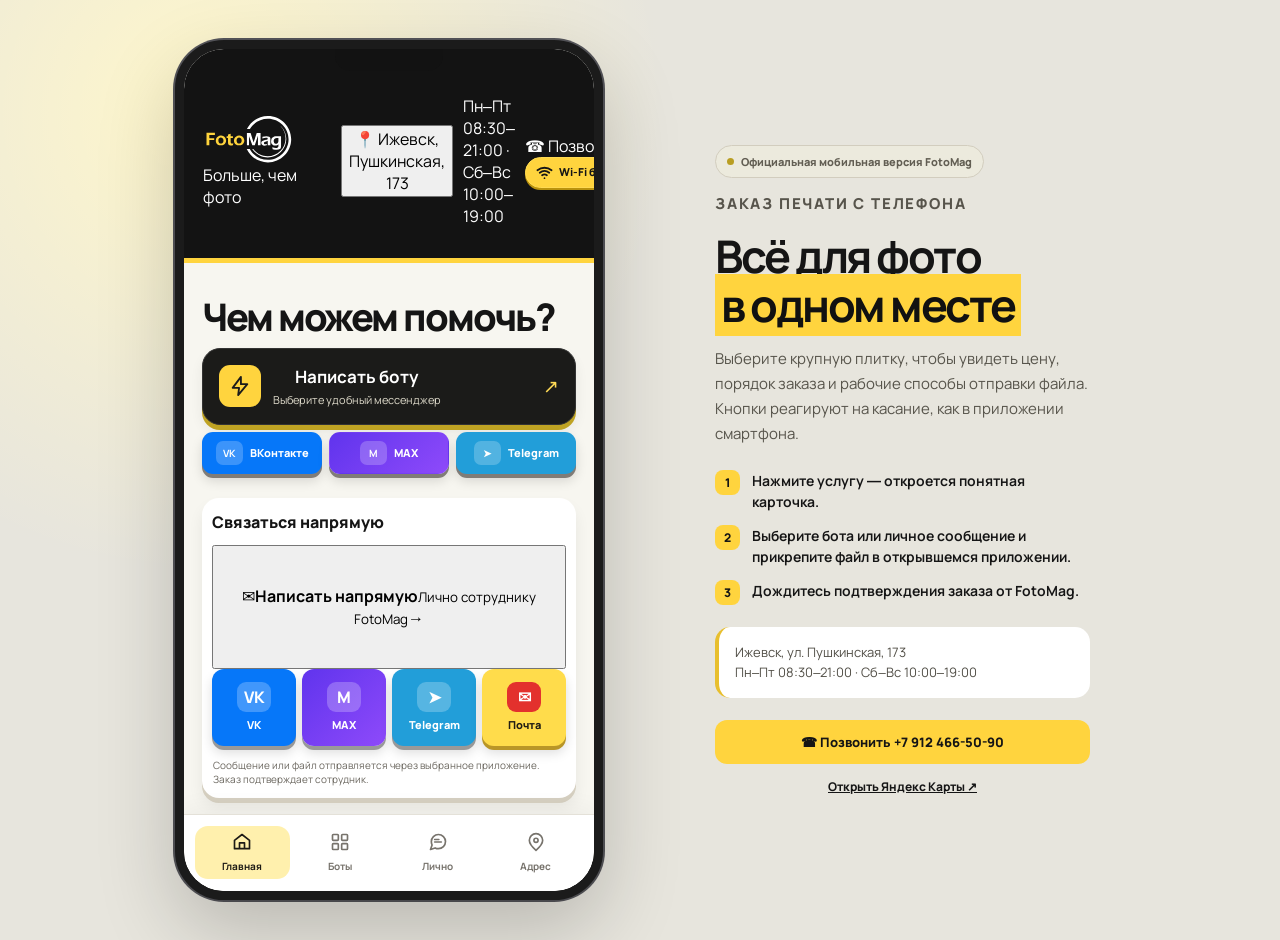
==== commit 599fbc24: "FotoMag V6: index.html — approved souvenirs, contact-first homepage, Wi-Fi and logo" ====
--- a/index.html
+++ b/index.html
@@ -2,35 +2,44 @@
 <html lang="ru"><head><meta charset="utf-8"/><meta content="width=device-width, initial-scale=1, viewport-fit=cover" name="viewport"/>
 <title>FotoMag — фото на документы с любого фона 450 ₽, фотопечать, Ижевск</title>
 <meta content="#141414" name="theme-color"/><meta content="FotoMag: фото на документы за 450 ₽ с вашей фотографии на любом фоне. Форматы 35×45 (8 шт.), 3×4 (6 шт.), 4×6 (4 шт.). Белый фон и аккуратная ретушь. Печать фото, документов, Ижевск." name="description"/>
-<link href="assets/app-shell.css" rel="stylesheet"/><meta content="default-src 'none'; base-uri 'none'; form-action 'none'; object-src 'none'; frame-src 'none'; worker-src 'none'; script-src 'self'; style-src 'self'; img-src 'self' data:; font-src 'self'; connect-src 'none'; manifest-src 'self'; upgrade-insecure-requests" http-equiv="Content-Security-Policy"/><meta content="no-referrer" name="referrer"/><meta content="" name="fotomag-upload-api"/><link href="assets/fotomag_logo_official.svg" rel="icon" type="image/svg+xml"/><link href="site.webmanifest" rel="manifest"/><link href="https://screamble123h.github.io/fotomag-print-hub/" rel="canonical"/><meta content="website" property="og:type"/><meta content="ru_RU" property="og:locale"/><meta content="FotoMag — фото и документы с телефона" property="og:title"/><meta content="Фото на документы с вашей фотографии на любом фоне — 450 ₽. Три формата, белый фон и аккуратная обработка, без новой съёмки." property="og:description"/><meta content="https://screamble123h.github.io/fotomag-print-hub/assets/FotoMag_FACADE_APPROVED_web.webp" property="og:image"/><script type="application/ld+json">{"@context": "https://schema.org", "@type": "Store", "name": "FotoMag", "url": "https://screamble123h.github.io/fotomag-print-hub/", "telephone": "+7 912 466-50-90", "image": "https://screamble123h.github.io/fotomag-print-hub/assets/FotoMag_FACADE_APPROVED_web.webp", "address": {"@type": "PostalAddress", "streetAddress": "Пушкинская улица, 173", "addressLocality": "Ижевск", "addressCountry": "RU"}, "openingHoursSpecification": [{"@type": "OpeningHoursSpecification", "dayOfWeek": ["Monday", "Tuesday", "Wednesday", "Thursday", "Friday"], "opens": "08:30", "closes": "21:00"}, {"@type": "OpeningHoursSpecification", "dayOfWeek": ["Saturday", "Sunday"], "opens": "10:00", "closes": "19:00"}]}</script></head>
+<link href="assets/app-shell.css" rel="stylesheet"/><link href="assets/home-v5.css" rel="stylesheet"/><meta content="default-src 'none'; base-uri 'none'; form-action 'none'; object-src 'none'; frame-src 'none'; worker-src 'none'; script-src 'self'; style-src 'self'; img-src 'self' data:; font-src 'self'; connect-src 'none'; manifest-src 'self'; upgrade-insecure-requests" http-equiv="Content-Security-Policy"/><meta content="no-referrer" name="referrer"/><meta content="" name="fotomag-upload-api"/><link href="assets/fotomag_logo_official.svg" rel="icon" type="image/svg+xml"/><link href="site.webmanifest" rel="manifest"/><link href="https://screamble123h.github.io/fotomag-print-hub/" rel="canonical"/><meta content="website" property="og:type"/><meta content="ru_RU" property="og:locale"/><meta content="FotoMag — фото и документы с телефона" property="og:title"/><meta content="Фото на документы с вашей фотографии на любом фоне — 450 ₽. Три формата, белый фон и аккуратная обработка, без новой съёмки." property="og:description"/><meta content="https://screamble123h.github.io/fotomag-print-hub/assets/FotoMag_FACADE_APPROVED_web.webp" property="og:image"/><script type="application/ld+json">{"@context": "https://schema.org", "@type": "Store", "name": "FotoMag", "url": "https://screamble123h.github.io/fotomag-print-hub/", "telephone": "+7 912 466-50-90", "image": "https://screamble123h.github.io/fotomag-print-hub/assets/FotoMag_FACADE_APPROVED_web.webp", "address": {"@type": "PostalAddress", "streetAddress": "Пушкинская улица, 173", "addressLocality": "Ижевск", "addressCountry": "RU"}, "openingHoursSpecification": [{"@type": "OpeningHoursSpecification", "dayOfWeek": ["Monday", "Tuesday", "Wednesday", "Thursday", "Friday"], "opens": "08:30", "closes": "21:00"}, {"@type": "OpeningHoursSpecification", "dayOfWeek": ["Saturday", "Sunday"], "opens": "10:00", "closes": "19:00"}]}</script></head>
 <body><div class="stage"><div class="phone"><div class="screen"><div aria-hidden="true" class="notch"></div>
-<div class="screen-scroll" id="screen-scroll"><header class="phone-head"><img alt="FotoMag — Ваш лучший кадр" class="brand-img" src="assets/fotomag_logo_official.svg"/><div class="head-tools"><button class="wifi-quick" data-action="wifi" type="button" aria-haspopup="dialog" aria-label="Бесплатный Wi-Fi — подключиться к сети AGFA"><svg viewBox="0 0 24 24" fill="none" stroke="currentColor" stroke-width="2.5" stroke-linecap="round" aria-hidden="true"><path d="M2 8.8a16 16 0 0 1 20 0M5.3 12.4a11 11 0 0 1 13.4 0M8.6 16a5.8 5.8 0 0 1 6.8 0"/><circle cx="12" cy="20" r="1.2" fill="currentColor" stroke="none"/></svg><span>Бесплатный Wi‑Fi</span></button><button aria-label="Открыть адрес FotoMag и часы работы" class="location-pill" data-action="location" type="button">ИЖЕВСК<b>Пушкинская, 173</b></button></div></header>
-<main class="content"><div class="eyebrow">Фотоцентр на вашем телефоне</div><h1>Что хотите<br/><span>сделать?</span></h1><p class="intro">Нажмите на услугу, чтобы выбрать формат, узнать стоимость и отправить заказ. Все кнопки работают как в приложении.</p><button aria-label="Отправить фотографии или документы без мессенджера" class="tip-banner tip-banner--upload" data-action="upload" id="direct-upload-primary" type="button"><span class="tip-icon">↑</span><span><h3>Отправить файл напрямую</h3><p>Выберите файлы на телефоне · без мессенджеров</p></span><span aria-hidden="true" class="light-arrow">→</span></button><button aria-label="Оформить через бота FotoMag: ВКонтакте, MAX или Telegram" class="tip-banner" data-action="bots" id="bot-primary-cta" type="button"><span class="tip-icon" data-icon="zap"><svg aria-hidden="true" fill="none" stroke="currentColor" stroke-linecap="round" stroke-linejoin="round" stroke-width="2" viewbox="0 0 24 24" xmlns="http://www.w3.org/2000/svg"><path d="m13 2-9 12h7l-1 8 10-12h-7l0-8Z"></path></svg></span><span><h3>Оформить через бота</h3><p>ВКонтакте · MAX · Telegram — фото и документы</p></span><span aria-hidden="true" class="light-arrow">↗</span></button><nav aria-label="Быстрый заказ через бота" class="quick-bots">
+<div class="screen-scroll" id="screen-scroll"><header class="phone-head fm-head">
+<div class="fm-brand-row"><img alt="FotoMag — Ваш лучший кадр" class="brand-img" src="assets/fotomag_logo_official.svg"/><span class="fm-brand-motto">Больше, чем фото</span></div>
+<button aria-label="Адрес FotoMag и маршрут" class="fm-head-address" data-action="location" type="button"><span aria-hidden="true">📍</span> Ижевск, Пушкинская, 173</button>
+<p class="fm-head-hours">Пн–Пт 08:30–21:00 · Сб–Вс 10:00–19:00</p>
+<div class="fm-head-actions">
+<a class="fm-call" href="tel:+79124665090" aria-label="Позвонить в FotoMag"><span aria-hidden="true">☎</span> Позвонить</a>
+<button class="fm-wifi wifi-quick" data-action="wifi" type="button" aria-haspopup="dialog" aria-label="Бесплатный Wi-Fi AGFA">
+<svg aria-hidden="true" viewBox="0 0 24 24" fill="none" stroke="currentColor" stroke-width="2.5" stroke-linecap="round"><path d="M2 8.8a16 16 0 0 1 20 0M5.3 12.4a11 11 0 0 1 13.4 0M8.6 16a5.8 5.8 0 0 1 6.8 0"/><circle cx="12" cy="20" r="1.2" fill="currentColor" stroke="none"/></svg>
+<span>Wi-Fi бесплатно</span></button>
+</div></header>
+<main class="content fm-home"><h1>Чем можем помочь?</h1><section class="fm-bot-panel" aria-label="Заказ через бота"><button aria-label="Оформить через бота FotoMag: ВКонтакте, MAX или Telegram" class="tip-banner" data-action="bots" id="bot-primary-cta" type="button"><span class="tip-icon" data-icon="zap"><svg aria-hidden="true" fill="none" stroke="currentColor" stroke-linecap="round" stroke-linejoin="round" stroke-width="2" viewbox="0 0 24 24" xmlns="http://www.w3.org/2000/svg"><path d="m13 2-9 12h7l-1 8 10-12h-7l0-8Z"></path></svg></span><span><h3>Написать боту</h3><p>Выберите удобный мессенджер</p></span><span aria-hidden="true" class="light-arrow">↗</span></button><nav aria-label="Быстрый заказ через бота" class="quick-bots">
 <a class="quick-bot" href="https://vk.com/write-20848548" id="quick-bot-vk" rel="noopener noreferrer" target="_blank"><b>VK</b><span>ВКонтакте</span></a>
 <a class="quick-bot" href="https://max.ru/id180904019369_bot" id="quick-bot-max" rel="noopener noreferrer" target="_blank"><b>M</b><span>MAX</span></a>
 <a class="quick-bot" href="https://t.me/fotomag_orders_bot" id="quick-bot-tg" rel="noopener noreferrer" target="_blank"><b>➤</b><span>Telegram</span></a>
+</nav></section>
+<section aria-labelledby="contact-heading" class="social-contact">
+<h2 id="contact-heading" class="social-contact__title">Связаться напрямую</h2><button class="fm-direct-trigger" data-action="personal" id="quick-personal" type="button" aria-label="Написать напрямую сотруднику FotoMag"><span class="fm-direct-icon" aria-hidden="true">✉</span><span class="fm-direct-caption"><strong>Написать напрямую</strong><small>Лично сотруднику FotoMag</small></span><span aria-hidden="true" class="fm-direct-arrow">→</span></button>
+<nav class="social-contact__grid" aria-label="Личные сообщения FotoMag">
+<a class="social-contact__button social-contact__button--vk" href="https://vk.com/write103477713" id="contact-vk" rel="noopener noreferrer" target="_blank" aria-label="VK — написать лично FotoMag"><span aria-hidden="true" class="social-contact__mark">VK</span><span>VK</span></a>
+<a class="social-contact__button social-contact__button--max" href="https://max.ru/u/f9LHodD0cOJ4xQH5eXwmG7FE-sm42CyZd4DzqF_2BbIDG9GFNtKI4fbc5LU" id="contact-max" rel="noopener noreferrer" target="_blank" aria-label="MAX — написать лично FotoMag"><span aria-hidden="true" class="social-contact__mark">М</span><span>MAX</span></a>
+<a class="social-contact__button social-contact__button--tg" href="https://t.me/Gug18aa" id="contact-tg" rel="noopener noreferrer" target="_blank" aria-label="Telegram — написать лично FotoMag"><span aria-hidden="true" class="social-contact__mark">➤</span><span>Telegram</span></a>
+<a class="social-contact__button social-contact__button--mail" href="mailto:kodakprint@yandex.ru?subject=FotoMag%20%E2%80%94%20%D0%BB%D0%B8%D1%87%D0%BD%D0%BE%D0%B5%20%D1%81%D0%BE%D0%BE%D0%B1%D1%89%D0%B5%D0%BD%D0%B8%D0%B5" id="contact-mail" aria-label="Почта — написать лично FotoMag"><span aria-hidden="true" class="social-contact__mark">✉</span><span>Почта</span></a>
 </nav>
+<p class="social-contact__note">Сообщение или файл отправляется через выбранное приложение. Заказ подтверждает сотрудник.</p>
+</section>
 <div class="section-bar"><h2>Услуги FotoMag</h2><p class="tiny">Нажмите и откройте</p></div>
 <section aria-label="Приложения и услуги FotoMag" class="app-grid">
 <button aria-label="Фото на документы из вашей фотографии на любом фоне за 450 рублей" class="app-tile app-tile--yellow" data-action="id450" id="quick-id-photo" type="button"><span class="tile-badge">ПОПУЛЯРНО</span><span class="tile-icon" data-icon="id"><svg aria-hidden="true" fill="none" stroke="currentColor" stroke-linecap="round" stroke-linejoin="round" stroke-width="2" viewbox="0 0 24 24" xmlns="http://www.w3.org/2000/svg"><rect height="18" rx="3" width="18" x="3" y="3"></rect><circle cx="9" cy="9" r="2"></circle><path d="M5.5 17c.7-2.7 5.5-2.7 6.2 0M14 8h5M14 12h5M14 16h5"></path></svg></span><span class="tile-title">Фото на документы</span><span class="tile-subtitle">Любой фон · 450 ₽</span><span aria-hidden="true" class="arrow-mini">↗</span></button>
 <button aria-label="Печать фотографий от 35 рублей" class="app-tile" data-action="photos" id="quick-print-photo" type="button"><span class="tile-icon" data-icon="image"><svg aria-hidden="true" fill="none" stroke="currentColor" stroke-linecap="round" stroke-linejoin="round" stroke-width="2" viewbox="0 0 24 24" xmlns="http://www.w3.org/2000/svg"><rect height="18" rx="3" width="18" x="3" y="3"></rect><circle cx="8.5" cy="8.5" r="1.5"></circle><path d="m3 16 5-5 4 4 3-3 6 6"></path></svg></span><span class="tile-title">Печать фото</span><span class="tile-subtitle">10×15 · от 35 ₽</span><span aria-hidden="true" class="arrow-mini">↗</span></button>
 <button aria-label="Печать документов от 15 рублей" class="app-tile" data-action="documents" id="quick-documents" type="button"><span class="tile-icon" data-icon="file"><svg aria-hidden="true" fill="none" stroke="currentColor" stroke-linecap="round" stroke-linejoin="round" stroke-width="2" viewbox="0 0 24 24" xmlns="http://www.w3.org/2000/svg"><path d="M7 3h8l5 5v13H7a3 3 0 0 1-3-3V6a3 3 0 0 1 3-3Z"></path><path d="M15 3v6h5M8 13h8M8 17h8"></path></svg></span><span class="tile-title">Документы и PDF</span><span class="tile-subtitle">Печать А4 · от 15 ₽</span><span aria-hidden="true" class="arrow-mini">↗</span></button>
 <button aria-label="Фото на паспорт и документы с новой съёмкой от 750 рублей" class="app-tile" data-action="studio" id="quick-studio" type="button"><span class="tile-icon" data-icon="camera"><svg aria-hidden="true" fill="none" stroke="currentColor" stroke-linecap="round" stroke-linejoin="round" stroke-width="2" viewbox="0 0 24 24" xmlns="http://www.w3.org/2000/svg"><path d="M4 7h4l2-3h5l2 3h3a2 2 0 0 1 2 2v10a2 2 0 0 1-2 2H4a2 2 0 0 1-2-2V9a2 2 0 0 1 2-2Z"></path><circle cx="12" cy="14" r="4"></circle></svg></span><span class="tile-title">Фото в студии</span><span class="tile-subtitle">750 / 850 ₽</span><span aria-hidden="true" class="arrow-mini">↗</span></button>
+<button aria-label="Фотосувениры — каталог из 28 вариантов" class="app-tile fm-souvenirs" data-action="souvenirs" id="quick-souvenirs" type="button"><span class="tile-icon" aria-hidden="true">🎁</span><span class="tile-title">Фотосувениры</span><span class="tile-subtitle">28 идей для подарка</span><span aria-hidden="true" class="arrow-mini">↗</span></button>
 <button aria-label="Мини-магазин канцтоваров — прототип" class="app-tile" data-action="shop" id="quick-shop" type="button"><span class="tile-icon" data-icon="folder"><svg aria-hidden="true" fill="none" stroke="currentColor" stroke-linecap="round" stroke-linejoin="round" stroke-width="2" viewbox="0 0 24 24" xmlns="http://www.w3.org/2000/svg"><path d="M3 7a2 2 0 0 1 2-2h5l2 3h7a2 2 0 0 1 2 2v9a2 2 0 0 1-2 2H5a2 2 0 0 1-2-2Z"></path></svg></span><span class="tile-title">Мини-магазин</span><span class="tile-subtitle">Файлы, папки · проект</span><span aria-hidden="true" class="arrow-mini">↗</span></button>
-<button aria-label="Отправить лично через ВК, MAX, почту или Telegram" class="app-tile app-tile--dark" data-action="personal" id="quick-personal" type="button"><span class="tile-icon" data-icon="message"><svg aria-hidden="true" fill="none" stroke="currentColor" stroke-linecap="round" stroke-linejoin="round" stroke-width="2" viewbox="0 0 24 24" xmlns="http://www.w3.org/2000/svg"><path d="M21 11.5a8.5 8.5 0 0 1-8.5 8.5 9 9 0 0 1-4-.9L3 21l1.9-5.4a9 9 0 0 1-.9-4.1A8.5 8.5 0 1 1 21 11.5Z"></path><path d="M8 12h8M8 9h5"></path></svg></span><span class="tile-title">Отправить лично</span><span class="tile-subtitle">4 способа связи</span><span aria-hidden="true" class="arrow-mini">↗</span></button>
+
 </section>
-
-<section aria-labelledby="contact-heading" class="social-contact">
-<h2 id="contact-heading" class="social-contact__title">Написать лично в FotoMag</h2>
-<nav class="social-contact__grid" aria-label="Личные сообщения FotoMag">
-<a class="social-contact__button social-contact__button--vk" href="https://vk.com/write103477713" id="contact-vk" rel="noopener noreferrer" target="_blank" aria-label="VK — написать лично FotoMag"><span aria-hidden="true" class="social-contact__mark">VK</span><span>VK</span></a>
-<a class="social-contact__button social-contact__button--max" href="https://max.ru/u/f9LHodD0cOJ4xQH5eXwmG7FE-sm42CyZd4DzqF_2BbIDG9GFNtKI4fbc5LU" id="contact-max" rel="noopener noreferrer" target="_blank" aria-label="MAX — написать лично FotoMag"><span aria-hidden="true" class="social-contact__mark">М</span><span>MAX</span></a>
-<a class="social-contact__button social-contact__button--tg" href="https://t.me/Gug18aa" id="contact-tg" rel="noopener noreferrer" target="_blank" aria-label="Telegram — написать лично FotoMag"><span aria-hidden="true" class="social-contact__mark">➤</span><span>Telegram</span></a>
-<a class="social-contact__button social-contact__button--mail" href="mailto:kodakprint@yandex.ru?subject=FotoMag%20%E2%80%94%20%D0%BB%D0%B8%D1%87%D0%BD%D0%BE%D0%B5%20%D1%81%D0%BE%D0%BE%D0%B1%D1%89%D0%B5%D0%BD%D0%B8%D0%B5" id="contact-mail" aria-label="Я почта — написать лично FotoMag"><span aria-hidden="true" class="social-contact__mark">✉</span><span>Я почта</span></a>
-</nav>
-<p class="social-contact__note">Сообщение или файл отправляется через выбранное приложение. Заказ подтверждает сотрудник.</p>
-</section>
-
+<button aria-label="Отправить фотографии или документы без мессенджера" class="tip-banner tip-banner--upload" data-action="upload" id="direct-upload-primary" type="button"><span class="tip-icon">↑</span><span><h3>Загрузить файл без мессенджера</h3><p>Для гостей в сети Wi-Fi AGFA</p></span><span aria-hidden="true" class="light-arrow">→</span></button>
 <p class="hint">«Напрямую» работает только после подключения защищённого приёмника. До его включения можно пользоваться MAX, VK и Telegram. Оплата и изготовление подтверждаются сотрудником.</p><noscript><div class="noscript-note">Для меню услуг требуется JavaScript. Но заказ можно оформить и без него: <a href="https://vk.com/write-20848548">ВКонтакте</a>, <a href="https://max.ru/id180904019369_bot">MAX</a>, <a href="https://t.me/fotomag_orders_bot">Telegram</a>. Лично: <a href="mailto:kodakprint@yandex.ru">электронная почта</a>. Телефон +7 912 466-50-90.</div></noscript>
 <div class="utility-actions">
 <button class="utility-action" data-action="help" id="faq-button" type="button">❔ Помощь и ответы</button>
@@ -121,4 +130,4 @@
 </div>
 <p class="sheet-note">Белый фон, аккуратная ретушь, выравнивание шеи и плеч, удаление теней — при достаточном качестве исходника. Не меняем внешность. Требования к документу, итоговую цену и срок подтвердим после проверки снимка.</p>
 <p class="sheet-note">Для новой фотосъёмки в FotoMag действуют отдельные цены: 750 ₽ за обычный комплект и 850 ₽ на паспорт РФ.</p>
-</template><template id="screen-documents"><p class="sheet-copy">Распечатайте PDF или документы А4 с телефона. Чёрно-белая печать — <b>15–25 ₽/лист</b>; цветная — от <b>35 ₽/лист</b>, зависит от задания.</p><span class="sheet-price">А4 · от 15 ₽</span><button class="upload-service-cta" data-action="upload" data-upload-kind="documents" data-sheet-nav="true" type="button">↑ Прикрепить PDF или документ здесь</button><div class="sheet-steps"><p><b>1.</b> Откройте бота.</p><p><b>2.</b> Прикрепите PDF или документ.</p><p><b>3.</b> Укажите страницы, цветность, экземпляры и подтвердите стоимость.</p></div><h3 class="choice-title">Заказать через бота</h3><div class="choice-list"><a class="choice-btn primary" href="https://vk.com/write-20848548" id="bot-vk" rel="noopener noreferrer" target="_blank"><span><span aria-hidden="true" class="choice-emoji">VK</span><span class="choice-label"><b>ВКонтакте</b><small>Бот FotoMag</small></span></span><span aria-hidden="true" class="choice-arrow">↗</span></a><a class="choice-btn" href="https://max.ru/id180904019369_bot" id="bot-max" rel="noopener noreferrer" target="_blank"><span><span aria-hidden="true" class="choice-emoji">M</span><span class="choice-label"><b>MAX</b><small>Бот FotoMag</small></span></span><span aria-hidden="true" class="choice-arrow">↗</span></a><a class="choice-btn" href="https://t.me/fotomag_orders_bot" id="bot-tg" rel="noopener noreferrer" target="_blank"><span><span aria-hidden="true" class="choice-emoji">➤</span><span class="choice-label"><b>Telegram</b><small>@fotomag_orders_bot</small></span></span><span aria-hidden="true" class="choice-arrow">↗</span></a></div><p class="sheet-note">Печать PDF производится в выбранном мессенджере, не на этой странице.</p></template><template id="screen-studio"><div class="hash-anchor" id="id-photo"></div><p class="sheet-copy">Нужна <b>новая фотография</b>, а не обработка готового снимка? Приходите в наш фотоцентр по адресу Ижевск, Пушкинская, 173.</p><span class="sheet-price">750 ₽ · стандарт / 850 ₽ · паспорт РФ</span><div class="sheet-steps"><p><b>1.</b> Уточните требования к документу.</p><p><b>2.</b> Приходите на съёмку в FotoMag.</p><p><b>3.</b> Получите готовый комплект после обработки.</p></div><h3 class="choice-title">Связь и адрес</h3><div class="choice-list"><a class="choice-btn primary" href="tel:+79124665090" id="studio-phone"><span><span aria-hidden="true" class="choice-emoji">☎</span><span class="choice-label"><b>☎ Позвонить</b><small>+7 912 466-50-90</small></span></span><span aria-hidden="true" class="choice-arrow">↗</span></a><a class="choice-btn" href="https://yandex.com/maps/org/fotomag/1005628718/?lang=ru" id="studio-map" rel="noopener noreferrer" target="_blank"><span><span aria-hidden="true" class="choice-emoji">⌖</span><span class="choice-label"><b>Маршрут на Яндекс Картах</b><small>Ижевск, Пушкинская, 173</small></span></span><span aria-hidden="true" class="choice-arrow">↗</span></a><a class="choice-btn" href="https://2gis.ru/izhevsk/firm/70000001061965152" id="studio-2gis" rel="noopener noreferrer" target="_blank"><span><span aria-hidden="true" class="choice-emoji">⌖</span><span class="choice-label"><b>Открыть FotoMag в 2ГИС</b><small>Ижевск, Пушкинская, 173</small></span></span><span aria-hidden="true" class="choice-arrow">↗</span></a></div><p class="sheet-note">Обработка вашей фотографии с любого фона за 450 ₽ — отдельная услуга, без съёмки в студии.</p></template><template id="screen-shop"><p class="sheet-copy">Готовим мини-магазин ФотоMag: файлы-вкладыши, папки, бумага, тетради, ручки и обложки.</p><span class="sheet-price">В разработке</span><div class="sheet-steps"><p><b>Сейчас:</b> проверяем реальные товары, цены и остатки.</p><p><b>Следующий этап:</b> витрина и безопасные заявки на самовывоз.</p></div><details class="shop-details"><summary>Показать будущие категории</summary><div class="taglist"><span class="tag">Файлы</span><span class="tag">Папки</span><span class="tag">Бумага</span><span class="tag">Тетради</span><span class="tag">Ручки</span><span class="tag">Обложки</span></div></details><p class="sheet-note">Покупки и резервирование недоступны. Не показываем неподтверждённые товары и остатки.</p></template><template id="screen-personal"><div class="hash-anchor" id="personal-contacts"></div><p class="sheet-copy">Напишите лично сотруднику FotoMag, отправьте фотографию или задайте вопрос. Выберите ВКонтакте, MAX, почту или Telegram.</p><div class="personal-service-context" id="personal-service-context">Для заказа фото на документы выберите формат в разделе услуги. Прикрепите исходный снимок из галереи в открывшемся чате.</div><h3 class="choice-title">Отправить лично</h3><div class="choice-list"><a class="choice-btn" href="https://vk.com/write103477713" id="direct-vk" rel="noopener noreferrer" target="_blank"><span><span aria-hidden="true" class="choice-emoji">VK</span><span class="choice-label"><b>ВКонтакте</b><small>Написать лично FotoMag</small></span></span><span aria-hidden="true" class="choice-arrow">↗</span></a><a class="choice-btn" href="https://max.ru/u/f9LHodD0cOJ4xQH5eXwmG7FE-sm42CyZd4DzqF_2BbIDG9GFNtKI4fbc5LU" id="direct-max" rel="noopener noreferrer" target="_blank"><span><span aria-hidden="true" class="choice-emoji">M</span><span class="choice-label"><b>MAX</b><small>Написать лично FotoMag</small></span></span><span aria-hidden="true" class="choice-arrow">↗</span></a><a class="choice-btn" href="mailto:kodakprint@yandex.ru?subject=FotoMag%20%E2%80%94%20%D0%BB%D0%B8%D1%87%D0%BD%D0%BE%D0%B5%20%D1%81%D0%BE%D0%BE%D0%B1%D1%89%D0%B5%D0%BD%D0%B8%D0%B5" id="direct-email"><span><span aria-hidden="true" class="choice-emoji">@</span><span class="choice-label"><b>Я почта</b><small>kodakprint@yandex.ru</small></span></span><span aria-hidden="true" class="choice-arrow">↗</span></a><a class="choice-btn" href="https://t.me/Gug18aa" id="direct-tg" rel="noopener noreferrer" target="_blank"><span><span aria-hidden="true" class="choice-emoji">➤</span><span class="choice-label"><b>Telegram</b><small>@Gug18aa · личный чат</small></span></span><span aria-hidden="true" class="choice-arrow">↗</span></a></div><p class="sheet-note">Фотография прикрепляется в открытом мессенджере или почтовом приложении. Отправка не равна подтверждению заказа.</p></template><template id="screen-bots"><p class="sheet-copy">Боты помогают оформить печать фото и документов через привычный мессенджер.</p><h3 class="choice-title">Выберите мессенджер</h3><div class="choice-list"><a class="choice-btn primary" href="https://vk.com/write-20848548" id="bot-vk" rel="noopener noreferrer" target="_blank"><span><span aria-hidden="true" class="choice-emoji">VK</span><span class="choice-label"><b>ВКонтакте</b><small>Бот FotoMag</small></span></span><span aria-hidden="true" class="choice-arrow">↗</span></a><a class="choice-btn" href="https://max.ru/id180904019369_bot" id="bot-max" rel="noopener noreferrer" target="_blank"><span><span aria-hidden="true" class="choice-emoji">M</span><span class="choice-label"><b>MAX</b><small>Бот FotoMag</small></span></span><span aria-hidden="true" class="choice-arrow">↗</span></a><a class="choice-btn" href="https://t.me/fotomag_orders_bot" id="bot-tg" rel="noopener noreferrer" target="_blank"><span><span aria-hidden="true" class="choice-emoji">➤</span><span class="choice-label"><b>Telegram</b><small>@fotomag_orders_bot</small></span></span><span aria-hidden="true" class="choice-arrow">↗</span></a></div><div class="sheet-steps"><p><b>1.</b> Откройте бота.</p><p><b>2.</b> Выберите услугу и прикрепите файл.</p><p><b>3.</b> Уточните параметры и дождитесь подтверждения заказа.</p></div><p class="sheet-note">Для прямого обращения без бота нажмите «Лично» в нижнем меню.</p></template><template id="screen-location"><p class="sheet-copy"><strong>Ижевск, ул. Пушкинская, 173</strong><br/>Пн–Пт 08:30–21:00<br/>Сб–Вс 10:00–19:00</p><a class="facade-link" href="https://yandex.com/maps/org/fotomag/1005628718/?lang=ru" id="store-photo-map" rel="noopener noreferrer" target="_blank"><img alt="Вход в фотоцентр FotoMag, Ижевск, Пушкинская, 173" height="400" loading="lazy" src="assets/FotoMag_FACADE_APPROVED_web.webp" width="630"/><span>Открыть магазин на Яндекс Картах ↗</span></a><div class="choice-list"><a class="choice-btn primary" href="https://yandex.com/maps/org/fotomag/1005628718/?lang=ru" id="map-route" rel="noopener noreferrer" target="_blank"><span><span aria-hidden="true" class="choice-emoji">⌖</span><span class="choice-label"><b>Открыть Яндекс Карты</b><small>Адрес и путь к магазину</small></span></span><span aria-hidden="true" class="choice-arrow">↗</span></a><a class="choice-btn" href="https://2gis.ru/izhevsk/firm/70000001061965152" id="location-2gis" rel="noopener noreferrer" target="_blank"><span><span aria-hidden="true" class="choice-emoji">⌖</span><span class="choice-label"><b>Открыть FotoMag в 2ГИС</b><small>Ижевск, Пушкинская, 173</small></span></span><span aria-hidden="true" class="choice-arrow">↗</span></a><a class="choice-btn" href="tel:+79124665090" id="location-phone"><span><span aria-hidden="true" class="choice-emoji">☎</span><span class="choice-label"><b>Позвонить в FotoMag</b><small>+7 912 466-50-90</small></span></span><span aria-hidden="true" class="choice-arrow">↗</span></a></div><p class="sheet-note">Время указано по расписанию, не по статусу «открыто сейчас».</p></template><template id="screen-prices"><p class="sheet-copy">Ориентировочные цены FotoMag. Итоговая сумма зависит от конкретного заказа и подтверждается сотрудником.</p><div class="price-list"><div><span>Фото 10×15 · струйная</span><b>35 ₽</b></div><div><span>Фото 10×15 · сублимация</span><b>55 ₽</b></div><div><span>А4 · чёрно-белая</span><b>15–25 ₽</b></div><div><span>Фото на документы с вашего снимка (3 формата)</span><b>450 ₽</b></div><div><span>Новая фотосъёмка</span><b>750 ₽</b></div><div><span>Фото на паспорт РФ</span><b>850 ₽</b></div><div><span>Ламинация A4</span><b>150 ₽</b></div></div><p class="sheet-note">Формат, бумагу и окончательную стоимость следует уточнить до выполнения.</p></template><template id="screen-help"><p class="sheet-copy">Ответы на вопросы начинающего клиента FotoMag.</p><div class="faq-list"><details><summary>Как отправить фото на печать?</summary><p>Нажмите «Напрямую», выберите «Фото» и прикрепите изображения. Если прямая отправка недоступна, используйте VK, MAX или Telegram.</p></details><details><summary>Куда прикрепить фото за 450 ₽?</summary><p>Нажмите «Фото на документы», выберите формат, затем «Прикрепить исходное фото здесь». Если прямая отправка недоступна, воспользуйтесь личным чатом и укажите формат.</p></details><details><summary>Как узнать, что заказ принят?</summary><p>Для «Напрямую» дождитесь номера заявки и подтверждения доставки на компьютер. Это не подтверждение печати и готовности. Для ботов — дождитесь ответа сотрудника.</p></details><details><summary>Можно ли оплатить прямо на сайте?</summary><p>Нет. На странице нет онлайн-оплаты и собственной корзины. Способ оплаты уточняется после подтверждения заказа.</p></details><details><summary>Где получить готовое?</summary><p>FotoMag: Ижевск, Пушкинская, 173. Пн–Пт 08:30–21:00, Сб–Вс 10:00–19:00.</p></details><details><summary>Как обрабатываются файлы?</summary><p>Канал «Напрямую», когда он включён, отправляет файлы на отдельный защищённый приёмник FotoMag, а не в GitHub. Альтернативные каналы передают материалы через свои приложения. Сроки хранения и удаления уточняйте у сотрудника.</p></details></div></template><template id="screen-wifi"><section class="wifi-panel" aria-label="Подключение к Wi-Fi FotoMag"><p class="wifi-intro">Бесплатный Wi-Fi для гостей FotoMag</p><div class="wifi-qr-card"><img class="wifi-qr" src="assets/wifi-agfa.svg" width="236" height="236" alt="QR-код подключения к сети AGFA"/><p class="wifi-qr-label">Наведите камеру другого телефона и подтвердите подключение</p></div><div class="wifi-creds"><div class="wifi-cred"><span>Название сети</span><strong>AGFA</strong></div><div class="wifi-cred"><span>Пароль</span><strong>00001111</strong></div></div><div class="wifi-actions"><button class="wifi-connect" id="wifi-connect" type="button" aria-describedby="wifi-connect-help">Подключиться</button></div><p class="wifi-connect-help" id="wifi-connect-help" role="status" aria-live="polite" hidden></p></section></template><script defer="" src="assets/app-shell.js"></script></body></html>+</template><template id="screen-documents"><p class="sheet-copy">Распечатайте PDF или документы А4 с телефона. Чёрно-белая печать — <b>15–25 ₽/лист</b>; цветная — от <b>35 ₽/лист</b>, зависит от задания.</p><span class="sheet-price">А4 · от 15 ₽</span><button class="upload-service-cta" data-action="upload" data-upload-kind="documents" data-sheet-nav="true" type="button">↑ Прикрепить PDF или документ здесь</button><div class="sheet-steps"><p><b>1.</b> Откройте бота.</p><p><b>2.</b> Прикрепите PDF или документ.</p><p><b>3.</b> Укажите страницы, цветность, экземпляры и подтвердите стоимость.</p></div><h3 class="choice-title">Заказать через бота</h3><div class="choice-list"><a class="choice-btn primary" href="https://vk.com/write-20848548" id="bot-vk" rel="noopener noreferrer" target="_blank"><span><span aria-hidden="true" class="choice-emoji">VK</span><span class="choice-label"><b>ВКонтакте</b><small>Бот FotoMag</small></span></span><span aria-hidden="true" class="choice-arrow">↗</span></a><a class="choice-btn" href="https://max.ru/id180904019369_bot" id="bot-max" rel="noopener noreferrer" target="_blank"><span><span aria-hidden="true" class="choice-emoji">M</span><span class="choice-label"><b>MAX</b><small>Бот FotoMag</small></span></span><span aria-hidden="true" class="choice-arrow">↗</span></a><a class="choice-btn" href="https://t.me/fotomag_orders_bot" id="bot-tg" rel="noopener noreferrer" target="_blank"><span><span aria-hidden="true" class="choice-emoji">➤</span><span class="choice-label"><b>Telegram</b><small>@fotomag_orders_bot</small></span></span><span aria-hidden="true" class="choice-arrow">↗</span></a></div><p class="sheet-note">Печать PDF производится в выбранном мессенджере, не на этой странице.</p></template><template id="screen-studio"><div class="hash-anchor" id="id-photo"></div><p class="sheet-copy">Нужна <b>новая фотография</b>, а не обработка готового снимка? Приходите в наш фотоцентр по адресу Ижевск, Пушкинская, 173.</p><span class="sheet-price">750 ₽ · стандарт / 850 ₽ · паспорт РФ</span><div class="sheet-steps"><p><b>1.</b> Уточните требования к документу.</p><p><b>2.</b> Приходите на съёмку в FotoMag.</p><p><b>3.</b> Получите готовый комплект после обработки.</p></div><h3 class="choice-title">Связь и адрес</h3><div class="choice-list"><a class="choice-btn primary" href="tel:+79124665090" id="studio-phone"><span><span aria-hidden="true" class="choice-emoji">☎</span><span class="choice-label"><b>☎ Позвонить</b><small>+7 912 466-50-90</small></span></span><span aria-hidden="true" class="choice-arrow">↗</span></a><a class="choice-btn" href="https://yandex.com/maps/org/fotomag/1005628718/?lang=ru" id="studio-map" rel="noopener noreferrer" target="_blank"><span><span aria-hidden="true" class="choice-emoji">⌖</span><span class="choice-label"><b>Маршрут на Яндекс Картах</b><small>Ижевск, Пушкинская, 173</small></span></span><span aria-hidden="true" class="choice-arrow">↗</span></a><a class="choice-btn" href="https://2gis.ru/izhevsk/firm/70000001061965152" id="studio-2gis" rel="noopener noreferrer" target="_blank"><span><span aria-hidden="true" class="choice-emoji">⌖</span><span class="choice-label"><b>Открыть FotoMag в 2ГИС</b><small>Ижевск, Пушкинская, 173</small></span></span><span aria-hidden="true" class="choice-arrow">↗</span></a></div><p class="sheet-note">Обработка вашей фотографии с любого фона за 450 ₽ — отдельная услуга, без съёмки в студии.</p></template><template id="screen-shop"><p class="sheet-copy">Готовим мини-магазин ФотоMag: файлы-вкладыши, папки, бумага, тетради, ручки и обложки.</p><span class="sheet-price">В разработке</span><div class="sheet-steps"><p><b>Сейчас:</b> проверяем реальные товары, цены и остатки.</p><p><b>Следующий этап:</b> витрина и безопасные заявки на самовывоз.</p></div><details class="shop-details"><summary>Показать будущие категории</summary><div class="taglist"><span class="tag">Файлы</span><span class="tag">Папки</span><span class="tag">Бумага</span><span class="tag">Тетради</span><span class="tag">Ручки</span><span class="tag">Обложки</span></div></details><p class="sheet-note">Покупки и резервирование недоступны. Не показываем неподтверждённые товары и остатки.</p></template><template id="screen-personal"><div class="hash-anchor" id="personal-contacts"></div><p class="sheet-copy">Напишите лично сотруднику FotoMag, отправьте фотографию или задайте вопрос. Выберите ВКонтакте, MAX, почту или Telegram.</p><div class="personal-service-context" id="personal-service-context">Для заказа фото на документы выберите формат в разделе услуги. Прикрепите исходный снимок из галереи в открывшемся чате.</div><h3 class="choice-title">Отправить лично</h3><div class="choice-list"><a class="choice-btn" href="https://vk.com/write103477713" id="direct-vk" rel="noopener noreferrer" target="_blank"><span><span aria-hidden="true" class="choice-emoji">VK</span><span class="choice-label"><b>ВКонтакте</b><small>Написать лично FotoMag</small></span></span><span aria-hidden="true" class="choice-arrow">↗</span></a><a class="choice-btn" href="https://max.ru/u/f9LHodD0cOJ4xQH5eXwmG7FE-sm42CyZd4DzqF_2BbIDG9GFNtKI4fbc5LU" id="direct-max" rel="noopener noreferrer" target="_blank"><span><span aria-hidden="true" class="choice-emoji">M</span><span class="choice-label"><b>MAX</b><small>Написать лично FotoMag</small></span></span><span aria-hidden="true" class="choice-arrow">↗</span></a><a class="choice-btn" href="mailto:kodakprint@yandex.ru?subject=FotoMag%20%E2%80%94%20%D0%BB%D0%B8%D1%87%D0%BD%D0%BE%D0%B5%20%D1%81%D0%BE%D0%BE%D0%B1%D1%89%D0%B5%D0%BD%D0%B8%D0%B5" id="direct-email"><span><span aria-hidden="true" class="choice-emoji">@</span><span class="choice-label"><b>Почта</b><small>kodakprint@yandex.ru</small></span></span><span aria-hidden="true" class="choice-arrow">↗</span></a><a class="choice-btn" href="https://t.me/Gug18aa" id="direct-tg" rel="noopener noreferrer" target="_blank"><span><span aria-hidden="true" class="choice-emoji">➤</span><span class="choice-label"><b>Telegram</b><small>@Gug18aa · личный чат</small></span></span><span aria-hidden="true" class="choice-arrow">↗</span></a></div><p class="sheet-note">Фотография прикрепляется в открытом мессенджере или почтовом приложении. Отправка не равна подтверждению заказа.</p></template><template id="screen-bots"><p class="sheet-copy">Боты помогают оформить печать фото и документов через привычный мессенджер.</p><h3 class="choice-title">Выберите мессенджер</h3><div class="choice-list"><a class="choice-btn primary" href="https://vk.com/write-20848548" id="bot-vk" rel="noopener noreferrer" target="_blank"><span><span aria-hidden="true" class="choice-emoji">VK</span><span class="choice-label"><b>ВКонтакте</b><small>Бот FotoMag</small></span></span><span aria-hidden="true" class="choice-arrow">↗</span></a><a class="choice-btn" href="https://max.ru/id180904019369_bot" id="bot-max" rel="noopener noreferrer" target="_blank"><span><span aria-hidden="true" class="choice-emoji">M</span><span class="choice-label"><b>MAX</b><small>Бот FotoMag</small></span></span><span aria-hidden="true" class="choice-arrow">↗</span></a><a class="choice-btn" href="https://t.me/fotomag_orders_bot" id="bot-tg" rel="noopener noreferrer" target="_blank"><span><span aria-hidden="true" class="choice-emoji">➤</span><span class="choice-label"><b>Telegram</b><small>@fotomag_orders_bot</small></span></span><span aria-hidden="true" class="choice-arrow">↗</span></a></div><div class="sheet-steps"><p><b>1.</b> Откройте бота.</p><p><b>2.</b> Выберите услугу и прикрепите файл.</p><p><b>3.</b> Уточните параметры и дождитесь подтверждения заказа.</p></div><p class="sheet-note">Для прямого обращения без бота нажмите «Лично» в нижнем меню.</p></template><template id="screen-location"><p class="sheet-copy"><strong>Ижевск, ул. Пушкинская, 173</strong><br/>Пн–Пт 08:30–21:00<br/>Сб–Вс 10:00–19:00</p><a class="facade-link" href="https://yandex.com/maps/org/fotomag/1005628718/?lang=ru" id="store-photo-map" rel="noopener noreferrer" target="_blank"><img alt="Вход в фотоцентр FotoMag, Ижевск, Пушкинская, 173" height="400" loading="lazy" src="assets/FotoMag_FACADE_APPROVED_web.webp" width="630"/><span>Открыть магазин на Яндекс Картах ↗</span></a><div class="choice-list"><a class="choice-btn primary" href="https://yandex.com/maps/org/fotomag/1005628718/?lang=ru" id="map-route" rel="noopener noreferrer" target="_blank"><span><span aria-hidden="true" class="choice-emoji">⌖</span><span class="choice-label"><b>Открыть Яндекс Карты</b><small>Адрес и путь к магазину</small></span></span><span aria-hidden="true" class="choice-arrow">↗</span></a><a class="choice-btn" href="https://2gis.ru/izhevsk/firm/70000001061965152" id="location-2gis" rel="noopener noreferrer" target="_blank"><span><span aria-hidden="true" class="choice-emoji">⌖</span><span class="choice-label"><b>Открыть FotoMag в 2ГИС</b><small>Ижевск, Пушкинская, 173</small></span></span><span aria-hidden="true" class="choice-arrow">↗</span></a><a class="choice-btn" href="tel:+79124665090" id="location-phone"><span><span aria-hidden="true" class="choice-emoji">☎</span><span class="choice-label"><b>Позвонить в FotoMag</b><small>+7 912 466-50-90</small></span></span><span aria-hidden="true" class="choice-arrow">↗</span></a></div><p class="sheet-note">Время указано по расписанию, не по статусу «открыто сейчас».</p></template><template id="screen-prices"><p class="sheet-copy">Ориентировочные цены FotoMag. Итоговая сумма зависит от конкретного заказа и подтверждается сотрудником.</p><div class="price-list"><div><span>Фото 10×15 · струйная</span><b>35 ₽</b></div><div><span>Фото 10×15 · сублимация</span><b>55 ₽</b></div><div><span>А4 · чёрно-белая</span><b>15–25 ₽</b></div><div><span>Фото на документы с вашего снимка (3 формата)</span><b>450 ₽</b></div><div><span>Новая фотосъёмка</span><b>750 ₽</b></div><div><span>Фото на паспорт РФ</span><b>850 ₽</b></div><div><span>Ламинация A4</span><b>150 ₽</b></div></div><p class="sheet-note">Формат, бумагу и окончательную стоимость следует уточнить до выполнения.</p></template><template id="screen-help"><p class="sheet-copy">Ответы на вопросы начинающего клиента FotoMag.</p><div class="faq-list"><details><summary>Как отправить фото на печать?</summary><p>Нажмите «Напрямую», выберите «Фото» и прикрепите изображения. Если прямая отправка недоступна, используйте VK, MAX или Telegram.</p></details><details><summary>Куда прикрепить фото за 450 ₽?</summary><p>Нажмите «Фото на документы», выберите формат, затем «Прикрепить исходное фото здесь». Если прямая отправка недоступна, воспользуйтесь личным чатом и укажите формат.</p></details><details><summary>Как узнать, что заказ принят?</summary><p>Для «Напрямую» дождитесь номера заявки и подтверждения доставки на компьютер. Это не подтверждение печати и готовности. Для ботов — дождитесь ответа сотрудника.</p></details><details><summary>Можно ли оплатить прямо на сайте?</summary><p>Нет. На странице нет онлайн-оплаты и собственной корзины. Способ оплаты уточняется после подтверждения заказа.</p></details><details><summary>Где получить готовое?</summary><p>FotoMag: Ижевск, Пушкинская, 173. Пн–Пт 08:30–21:00, Сб–Вс 10:00–19:00.</p></details><details><summary>Как обрабатываются файлы?</summary><p>Канал «Напрямую», когда он включён, отправляет файлы на отдельный защищённый приёмник FotoMag, а не в GitHub. Альтернативные каналы передают материалы через свои приложения. Сроки хранения и удаления уточняйте у сотрудника.</p></details></div></template><template id="screen-wifi"><section class="wifi-panel" aria-label="Подключение к Wi-Fi FotoMag"><p class="wifi-intro">Бесплатный Wi-Fi для гостей FotoMag</p><div class="wifi-qr-card"><img class="wifi-qr" src="assets/wifi-agfa.svg" width="236" height="236" alt="QR-код подключения к сети AGFA"/><p class="wifi-qr-label">С другого телефона наведите камеру на QR-код и подтвердите подключение к AGFA.</p></div><div class="wifi-creds"><div class="wifi-cred"><span>Название сети</span><strong>AGFA</strong></div><div class="wifi-cred"><span>Пароль</span><strong>00001111</strong></div></div><p class="wifi-same-phone">На этом же телефоне: откройте настройки Wi-Fi, выберите AGFA и используйте пароль ниже.</p><div class="wifi-actions"><button class="wifi-connect" id="wifi-connect" type="button" aria-describedby="wifi-connect-help">Скопировать пароль</button></div><p class="wifi-connect-help" id="wifi-connect-help" role="status" aria-live="polite" hidden></p></section></template><script defer="" src="assets/app-shell.js"></script></body></html>
--- a/assets/app-shell.css
+++ b/assets/app-shell.css
@@ -1,39 +1,31 @@
 :root{--yellow:#ffd43e;--gold:#edbc22;--ink:#151515;--cream:#f7f6f0;--line:#e4e0d5;--muted:#77736c;--shadow:#d7d2c5;--radius:24px;--frame:#111}*{box-sizing:border-box}html{scroll-behavior:smooth}body{margin:0;font-family:Inter,Manrope,-apple-system,BlinkMacSystemFont,"Segoe UI",Arial,sans-serif;color:var(--ink);background:radial-gradient(circle at 16% 12%,#fff7cb 0,transparent 34%),#e7e5dd;-webkit-font-smoothing:antialiased}a{color:inherit;text-decoration:none}button{font:inherit;cursor:pointer}button:focus-visible,a:focus-visible{outline:3px solid #9e8006;outline-offset:3px}.stage{min-height:100dvh;display:grid;grid-template-columns:minmax(0,480px) minmax(290px,390px);gap:60px;align-items:center;justify-content:center;padding:40px 28px}.phone{width: min(428px,100%);height:min(872px,calc(100dvh - 40px));min-height:680px;background:#151515;border:9px solid #1b1b1b;border-radius:49px;box-shadow:0 30px 80px #0003,0 0 0 2px #55555a,inset 0 0 0 2px #777;position:relative;overflow:hidden}.screen{height:100%;overflow:hidden;border-radius:39px;background:var(--cream);position:relative;display:flex;flex-direction:column}.notch{position:absolute;top:0;left:50%;transform:translateX(-50%);z-index:11;background:#121212;width:108px;height:22px;border-radius:0 0 15px 15px}.screen-scroll{overflow:auto;overflow-x:hidden;flex:1;scrollbar-width:thin;scrollbar-color:#ccc9b9 transparent;overscroll-behavior:contain;scroll-padding-top:16px}.phone-head{background:#131313;color:white;padding:30px 19px 15px;display:flex;align-items:center;justify-content:space-between;min-height:103px;border-bottom:5px solid var(--yellow)}.brand-img{height:50px;width:128px;object-fit:contain;object-position:left center;display:block}.location-pill{border:1px solid #6b641e;background:#27261d;color:#fff;border-radius:12px;padding:7px 10px;font-size:10px;font-weight:700;text-align:right;line-height:1.45;min-height:41px;cursor:pointer}.location-pill b{display:block;color:var(--yellow);font-size:11px}.content{padding:23px 18px 27px}.eyebrow{font-size:10px;text-transform:uppercase;letter-spacing:.15em;font-weight:900;display:flex;align-items:center;gap:7px;color:#4a4842}.eyebrow:before{content:"";width:18px;height:5px;background:var(--yellow);transform:skew(-20deg)}h1{font-size:38px;line-height:1.03;letter-spacing:-.055em;font-weight:900;margin:11px 0 8px}h1 span{background:var(--yellow);padding:0 5px 3px;border-radius:4px}.intro{font-size:13px;color:#5c5951;line-height:1.52;margin:9px 0 22px;max-width:370px}.section-bar{display:flex;align-items:flex-end;justify-content:space-between;gap:12px;margin:0 0 13px}.section-bar h2{font-size:19px;letter-spacing:-.035em;margin:0;font-weight:850}.section-bar .tiny{font-size:10px;color:#777;margin:0 1px 1px 0}.app-grid{display:grid;grid-template-columns:repeat(2,minmax(0,1fr));gap:16px 13px}.app-tile{border:1.5px solid #e1dccd;border-radius:22px;background:#fff;text-align:left;padding:15px 13px 14px;height:164px;min-width:0;position:relative;box-shadow:0 7px 0 #d8d2c4,0 12px 19px #28200c0c;transition:transform .13s ease,box-shadow .13s ease,background .13s;display:flex;flex-direction:column;align-items:flex-start;gap:7px;touch-action:manipulation;user-select:none;-webkit-tap-highlight-color:transparent}.app-tile:hover{background:#fffdf5}.app-tile:active,.app-tile.pressed{transform:translateY(6px) scale(.975);box-shadow:0 1px 0 #bcb49f,inset 0 3px 9px #00000016;background:#f2eee4}.app-tile--yellow{background:linear-gradient(160deg,#fff3a2,var(--yellow));border-color:#dbb83b;box-shadow:0 7px 0 #d0a92b,0 12px 19px #28200c0d}.app-tile--yellow:hover{background:#ffe46a}.app-tile--yellow:active,.app-tile--yellow.pressed{background:#f0c12e;box-shadow:0 1px 0 #ad8a23,inset 0 4px 8px #00000018}.app-tile--dark{background:#242423;border-color:#35332a;box-shadow:0 7px 0 #111,0 12px 19px #28200c16;color:white}.app-tile--dark:hover{background:#343330}.app-tile--dark:active,.app-tile--dark.pressed{background:#101010;box-shadow:0 1px 0 #000,inset 0 3px 8px #0008}.tile-icon{display:grid;place-items:center;background:#f6f3e8;color:#1b1b1b;border-radius:15px;width:49px;height:49px;flex:0 0 49px;box-shadow:inset 0 0 0 1px #efeadc}.app-tile--yellow .tile-icon{background:#1d1d1b;color:#ffd739;box-shadow:none}.app-tile--dark .tile-icon{background:var(--yellow);color:#161616;box-shadow:none}.tile-icon svg{width:27px;height:27px;stroke-width:2}.tile-title{font-size:15px;line-height:1.15;font-weight:850;letter-spacing:-.025em;display:block;max-width:100%;overflow-wrap:anywhere}.tile-subtitle{font-size:11px;line-height:1.35;color:#6f6b60;font-weight:650;display:block}.app-tile--yellow .tile-subtitle{color:#584713}.app-tile--dark .tile-subtitle{color:#d0cdbe}.tile-badge{position:absolute;right:11px;top:13px;font-size:10px;background:#1e1e1b;color:#ffe270;border-radius:99px;padding:5px 7px;font-weight:850}.arrow-mini{position:absolute;right:13px;bottom:11px;opacity:.54;font-weight:800;font-size:16px}.tip-banner{margin:25px 0 8px;background:#1c1b19;color:white;border-radius:18px;padding:16px;display:flex;align-items:center;gap:12px}.tip-banner .tip-icon{background:var(--yellow);color:#1b1b1b;border-radius:11px;padding:10px;display:grid;place-items:center}.tip-banner .tip-icon svg{height:22px;width:22px}.tip-banner h3{font-size:13px;margin:0 0 4px}.tip-banner p{font-size:11px;line-height:1.4;color:#dfdbcb;margin:0}.tip-banner .light-arrow{margin-left:auto;color:#ffda56;font-size:19px}.tip-banner{cursor:pointer}.tip-banner:active,.tip-banner.pressed{transform:translateY(3px);background:#090909}.hint{font-size:10px;line-height:1.5;color:#77736c;margin:13px 3px}.dock{flex:none;display:grid;grid-template-columns:repeat(4,1fr);padding:11px 11px calc(12px + env(safe-area-inset-bottom));background:#fff;border-top:1px solid #e4e1d8;gap:3px;box-shadow:0 -6px 22px #0b0b0b0b}.dock-btn{border:0;border-radius:13px;background:transparent;min-height:53px;color:#77736c;display:flex;flex-direction:column;justify-content:center;align-items:center;gap:4px;font-size:10px;font-weight:700;transition:transform .1s,background .1s}.dock-btn svg{width:20px;height:20px}.dock-btn.is-active{background:#fff0ad;color:#1d1a15}.dock-btn:active,.dock-btn.pressed{transform:translateY(3px) scale(.93);background:#ffe26f;box-shadow:inset 0 3px 7px #0002}.sheet{border:0;padding:0;width:min(400px,calc(100vw - 22px));max-height:min(690px,88dvh);color:var(--ink);border-radius:28px 28px 24px 24px;box-shadow:0 22px 70px #0008;position:fixed;bottom:14px;top:auto;margin:0 auto;overflow:hidden;background:#fff}.sheet::backdrop{background:#141414a3;backdrop-filter:blur(4px)}.sheet[open]{animation:sheetRise .24s cubic-bezier(.2,.85,.2,1)}@keyframes sheetRise{from{transform:translateY(28px);opacity:.4}to{transform:translateY(0);opacity:1}}.sheet-head{display:flex;align-items:flex-start;gap:13px;background:#141414;color:white;padding:23px 19px 18px;border-bottom:5px solid var(--yellow)}.sheet-head .sheet-topicon{background:var(--yellow);color:#171717;width:53px;height:53px;border-radius:15px;display:grid;place-items:center;flex:none}.sheet-topicon svg{height:28px;width:28px}.sheet-head .sheet-title{font-size:21px;line-height:1.16;font-weight:900;letter-spacing:-.032em;margin:0 0 5px}.sheet-head .sheet-kicker{font-size:10px;text-transform:uppercase;color:#ffdb58;font-weight:850;letter-spacing:.08em;margin:0 0 6px}.sheet-close{margin-left:auto;width:34px;height:34px;border:1px solid #595959;background:#343434;color:white;flex:none;border-radius:11px;font-size:21px;line-height:1}.sheet-body{padding:19px;overflow:auto;max-height:calc(min(690px,88dvh) - 116px)}.sheet-copy{font-size:14px;line-height:1.57;color:#494740;margin:0 0 12px}.sheet-price{display:inline-block;background:#fff1af;color:#111;border-radius:9px;padding:9px 12px;font-size:19px;font-weight:900;margin:1px 0 14px}.sheet-steps{background:#f7f6ef;padding:12px;border:1px solid #ece7d8;border-radius:14px;margin:12px 0 14px}.sheet-steps p{font-size:12px;line-height:1.52;margin:5px 0}.sheet-steps b{color:#1d1d1b}.choice-title{font-size:12px;font-weight:850;margin:13px 0 9px}.choice-list{display:grid;gap:8px}.choice-btn{display:flex;align-items:center;justify-content:space-between;gap:10px;min-height:54px;border:1px solid #d6d0be;background:#fff;padding:10px 12px;border-radius:13px;font-size:13px;font-weight:800}.choice-btn span:first-child{display:flex;align-items:center;gap:10px}.choice-btn svg{width:22px;height:22px}.choice-btn:hover,.choice-btn:focus-visible{background:#fff3c6}.choice-btn:active{transform:translateY(3px);box-shadow:inset 0 2px 5px #0002}.choice-btn.primary{background:var(--yellow);border-color:#e2be42}.choice-btn.muted{background:#f8f8f4}.sheet-note{font-size:11px;color:#757167;line-height:1.5;margin:11px 0}.taglist{display:flex;gap:6px;flex-wrap:wrap;margin:13px 0}.tag{background:#f3f1e8;color:#514c43;font-size:11px;border-radius:99px;padding:8px 10px;font-weight:750;border:1px solid #e6e0cf}.demo{position:absolute;top:8px;right:14px;z-index:10;background:#3e3c27;color:#ffd943;padding:4px 8px;border:1px solid #605930;border-radius:99px;font-size:9px;font-weight:900;letter-spacing:.04em}.side{max-width:375px}.side-label{font-size:11px;font-weight:850;color:#6e640f;letter-spacing:.12em;text-transform:uppercase;margin:0 0 15px}.side h2{font-size:clamp(30px,3.8vw,45px);line-height:1.08;letter-spacing:-.055em;margin:0 0 18px}.side h2 mark{background:var(--yellow);color:#111;padding:0 6px}.side p{font-size:15px;line-height:1.65;color:#57544b}.side .note{padding:15px 16px;background:#fff;border-radius:15px;border-left:4px solid #e8bf2e;margin:22px 0;font-size:13px;color:#535048;line-height:1.55}.side .bullets{display:grid;gap:13px;margin-top:24px}.side .bullets div{display:flex;gap:12px;font-size:14px;line-height:1.5;font-weight:650}.side .num{display:grid;place-items:center;width:25px;height:25px;background:var(--yellow);border-radius:8px;font-size:12px;font-weight:900;flex:none}.pill-live{display:inline-flex;gap:7px;align-items:center;background:#eceadd;border:1px solid #d2cdbe;color:#625e53;padding:8px 11px;font-size:11px;font-weight:800;border-radius:100px;margin-bottom:14px}.pill-live:before{content:"";display:block;width:7px;height:7px;border-radius:50%;background:#b99e22}.toast{position:absolute;left:20px;right:20px;bottom:88px;background:#282722;color:#fff;border-radius:12px;padding:12px 14px;font-size:12px;text-align:center;z-index:10;box-shadow:0 10px 30px #0005;opacity:0;pointer-events:none;transform:translateY(12px);transition:opacity .17s,transform .17s}.toast.show{opacity:1;transform:translateY(0)}.sr-only{position:absolute;width:1px;height:1px;padding:0;margin:-1px;overflow:hidden;clip:rect(0,0,0,0);white-space:nowrap;border:0}@media(max-width:870px){.stage{display:flex;flex-direction:column;gap:24px;padding:15px 12px 28px}.phone{height:810px;min-height:0}.side{max-width:430px;padding:8px 12px}.side h2{font-size:30px}}@media(max-width:480px){body{background:var(--cream)}.stage{padding:0;display:block;min-height:100dvh}.phone{width:100%;height:100dvh;min-height:0;max-width:none;border:0;border-radius:0;box-shadow:none}.screen{border-radius:0}.notch{display:none}.phone-head{padding-top:15px;min-height:84px}.side{display:none}.content{padding:20px 17px 24px}.app-grid{gap:14px 11px}.app-tile{height:155px;border-radius:20px}.sheet{width:min(420px,calc(100vw - 18px));bottom:8px}.demo{top:7px;right:6px;transform:scale(.83)}}@media(max-width:335px){.tile-title{font-size:13px}.tile-subtitle{font-size:10px}.app-tile{height:151px;padding:12px 10px}.tile-icon{width:44px;height:44px;flex-basis:44px}.content{padding:19px 12px}.app-grid{gap:13px 9px}h1{font-size:32px}.phone-head{padding:16px 13px}.brand-img{width:111px}.location-pill{padding:6px;font-size:9px}}@media(prefers-reduced-motion:reduce){*,*::before,*::after{animation:none!important;transition:none!important;scroll-behavior:auto!important}}@font-face{font-family:Manrope;src:url("manrope-cyrillic.woff2") format("woff2");font-weight:400 800;font-display:swap}@font-face{font-family:Manrope;src:url("manrope-latin.woff2") format("woff2");font-weight:400 800;font-display:swap;unicode-range:U+0000-024F,U+1E00-1EFF}:root{color-scheme:light}body{font-family:Manrope,Inter,-apple-system,BlinkMacSystemFont,"Segoe UI",Arial,sans-serif}button, a{-webkit-tap-highlight-color:transparent;touch-action:manipulation}.phone-head{position:relative}.location-pill:hover,.location-pill:focus-visible{background:#444025}.app-tile{outline-offset:3px}.app-tile:focus-visible{outline:3px solid #c59d16}.app-tile--yellow .tile-title{font-size:14px}.hint{font-size:11px;line-height:1.58}.utility-actions{display:grid;grid-template-columns:1fr 1fr;gap:9px;margin-top:18px}.utility-action{min-height:48px;padding:11px 6px;border-radius:12px;border:1px solid #ddd5c1;background:#fff;font-size:11px;font-weight:800;color:#333}.utility-action:hover,.utility-action:focus-visible{background:#fff1b4}.utility-action:active{transform:translateY(3px);box-shadow:inset 0 3px 7px #0002;background:#ffe075}.site-link{display:block;text-align:center;font-size:11px;font-weight:700;text-decoration:underline;text-underline-offset:3px;padding:14px 4px;line-height:1.5}.noscript-note{border:2px solid #e0b326;border-radius:12px;padding:12px;background:#fff8db;margin-top:15px;font-size:12px;line-height:1.6}.noscript-note a{text-decoration:underline;font-weight:700}.side-cta{display:block;margin-top:16px;padding:13px;background:#ffd43e;border-radius:12px;font-size:13px;font-weight:800;text-align:center}.side-cta:active{transform:translateY(3px)}.side-link{display:block;text-align:center;text-decoration:underline;font-size:12px;font-weight:750;margin-top:14px}.sheet-head-title{min-width:0}.sheet-head .sheet-title{overflow-wrap:anywhere}.sheet-body{overscroll-behavior:contain;padding-bottom:calc(24px + env(safe-area-inset-bottom))}.sheet-banner{background:#fff3c5;border-radius:11px;padding:10px 11px;font-size:12px;line-height:1.5;margin-bottom:12px}.sheet-banner b{color:#65500a;margin-right:6px;font-size:10px}.choice-btn:hover{text-decoration:none}.choice-btn:active{background:#ffe6a8}.choice-btn>span:first-child{flex:1;min-width:0}.choice-emoji{width:33px;height:33px;border-radius:9px;background:#191919;color:#ffd43e;display:grid!important;place-items:center;font-size:12px;flex:none;font-weight:900}.choice-label{display:flex;flex-direction:column;gap:2px;min-width:0}.choice-label b{font-size:14px;line-height:1.3}.choice-label small{font-size:11px;font-weight:550;color:#625f58;line-height:1.3;overflow-wrap:anywhere}.choice-arrow{font-size:19px;flex:none}.copy-request{background:#191919;color:white;border:0;border-radius:11px;padding:13px 10px;min-height:45px;width:100%;margin:12px 0 0;font-size:12px;font-weight:800}.copy-request:hover,.copy-request:focus-visible{background:#333}.copy-request:active{transform:translateY(3px)}.sheet-price{font-size:17px}.shop-details,.faq-list details{border:1px solid #e1dcd0;border-radius:11px;overflow:hidden;margin:8px 0}.shop-details summary,.faq-list summary{padding:12px;min-height:48px;cursor:pointer;font-size:13px;font-weight:800;list-style:none}.shop-details summary::-webkit-details-marker,.faq-list summary::-webkit-details-marker{display:none}.shop-details summary:after,.faq-list summary:after{content:'⌄';float:right;color:#655e4b}.shop-details[open] summary,.faq-list details[open] summary{background:#fff1b4}.faq-list p{font-size:12px;line-height:1.6;padding:0 12px 12px;margin:0;color:#5c574f}.facade-link{display:block;margin:12px 0;border-radius:12px;overflow:hidden;border:1px solid #ddd9c9;position:relative}.facade-link img{width:100%;display:block;aspect-ratio:1.55;object-fit:cover;background:#dfdcd2}.facade-link span{position:absolute;bottom:0;left:0;right:0;padding:13px;background:linear-gradient(transparent,#000c);color:white;font-size:12px;font-weight:850}.price-list{margin-top:14px;display:grid;gap:7px}.price-list div{padding:10px 0;border-bottom:1px solid #ede8dc;display:flex;align-items:start;justify-content:space-between;gap:10px;font-size:12px}.price-list b{white-space:nowrap;font-size:13px}.hash-anchor{height:0;display:block}.sheet-note{font-size:12px}.toast{bottom:88px}@media(max-width:335px){.sheet-body{padding:14px}.sheet-head{padding:18px 12px 13px;gap:10px}.sheet-head .sheet-title{font-size:18px}.sheet-head .sheet-topicon{width:42px;height:42px}.choice-label b{font-size:12px}.choice-label small{font-size:10px}.content{padding-bottom:40px}}@media(max-width:220px){.app-grid{grid-template-columns:1fr}.app-tile{height:130px}.phone-head{gap:5px}.brand-img{width:90px}.location-pill{max-width:100px}.content h1{font-size:27px}.dock{padding:7px 3px}.dock-btn{min-height:49px;font-size:9px}.sheet{width:calc(100vw - 4px)}.choice-btn{gap:5px;padding:8px 6px}}@media(prefers-reduced-motion:reduce){html{scroll-behavior:auto}.sheet[open]{animation:none}}.intro{margin-bottom:10px}#bot-primary-cta{margin:12px 0 7px;min-height:68px;width:100%;border:1px solid #333;background:#1b1b19;box-shadow:0 5px 0 #bfa323,0 7px 13px #1111;transition:transform .12s,box-shadow .12s}#bot-primary-cta:hover,#bot-primary-cta:focus-visible{background:#282723}#bot-primary-cta:active,#bot-primary-cta.pressed{transform:translateY(5px) scale(.992);box-shadow:0 1px 0 #a58816,inset 0 3px 8px #0006}#bot-primary-cta h3{font-size:17px;margin-bottom:4px}#bot-primary-cta p{font-size:11px}.quick-bots{display:grid;grid-template-columns:repeat(3,minmax(0,1fr));gap:7px;margin:0 0 20px}.quick-bot{display:flex;justify-content:center;align-items:center;gap:7px;min-height:42px;background:#fff;border:1px solid #d8d0b8;border-radius:11px;font-size:11px;font-weight:850;box-shadow:0 3px 0 #d0c7b4;transition:transform .09s,box-shadow .09s;touch-action:manipulation}.quick-bot b{background:#ffdc52;padding:5px 5px;min-width:27px;text-align:center;border-radius:7px;font-size:10px}.quick-bot:hover,.quick-bot:focus-visible{background:#fff1bb}.quick-bot:active,.quick-bot.pressed{transform:translateY(3px) scale(.98);box-shadow:inset 0 2px 5px #0002}.section-bar{margin-bottom:10px}.app-grid{gap:12px 12px}.app-tile{height:156px}.id-promo{background:linear-gradient(140deg,#22211f,#2e281d);color:white;border-radius:18px;padding:17px 14px 12px;border:1px solid #a98a22;box-shadow:0 5px 0 #e8c444}.id-promo-eyebrow{font-size:10px;letter-spacing:.09em;color:#ffe16a;font-weight:900;margin-bottom:10px}.id-promo h3{font-size:24px;font-weight:900;line-height:1.13;letter-spacing:-.045em;margin:0 0 9px}.id-promo mark{background:var(--yellow);color:#151515;padding:0 6px;border-radius:5px}.id-promo>p:not(.portrait-note){font-size:13px;line-height:1.5;color:#f0eddf;margin:0 0 12px}.portrait-demo{display:grid;grid-template-columns:minmax(0,1fr) 24px minmax(0,1fr);align-items:center;gap:7px}.portrait-example{height:117px;border-radius:13px;overflow:hidden;position:relative;border:2px solid #686553;display:flex;align-items:flex-end;justify-content:center}.portrait-example--before{background:linear-gradient(127deg,#87917a 0%,#b4b98c 28%,#707e6d 48%,#dfc98d 80%)}.portrait-example--after{background:#fff}.portrait-shape{position:absolute;left:50%;top:24px;transform:translateX(-50%);width:34px;height:36px;border-radius:49% 49% 45% 45%;background:#af8668;box-shadow:0 2px 0 #a0785e}.portrait-shape:after{content:"";position:absolute;width:77px;height:60px;left:50%;top:31px;transform:translateX(-50%);border-radius:45px 45px 0 0;background:#718a9e}.portrait-example--after .portrait-shape:after{background:#667a93}.portrait-label{position:relative;z-index:2;display:block;width:100%;padding:6px 4px 7px;background:#0009;color:white;text-align:center;font-size:10px;font-weight:900}.portrait-demo-arrow{font-size:20px;color:var(--yellow);text-align:center}.id-promo-benefits{display:grid;grid-template-columns:repeat(2,minmax(0,1fr));gap:6px;margin:14px 0 7px}.id-promo-benefits span{background:#484233;padding:7px;border-radius:8px;font-size:11px;font-weight:750}.portrait-note{font-size:10px;color:#cfc9b8;margin:9px 0 0;line-height:1.5}.id-price-head{display:flex;align-items:center;justify-content:space-between;gap:8px;margin:22px 0 10px}.id-price-head strong{font-size:30px;color:#121212;font-weight:900;letter-spacing:-.05em}.id-price-head span{font-size:11px;color:#5c574c;font-weight:750;text-align:right}.choice-title--large{font-size:15px;margin:12px 0 10px}.format-grid{display:grid;grid-template-columns:repeat(3,minmax(0,1fr));gap:8px}.format-option{border:2px solid #ddd4b7;background:#f9f8f2;min-width:0;min-height:74px;border-radius:13px;display:flex;flex-direction:column;align-items:center;justify-content:center;gap:4px;text-align:center;transition:transform .1s,background .1s,box-shadow .1s;box-shadow:0 3px 0 #c6bea8}.format-option strong{font-size:16px;font-weight:900;white-space:nowrap}.format-option small{font-size:11px;color:#5d5950;line-height:1.3}.format-option:hover,.format-option:focus-visible{background:#fff1bb}.format-option.is-selected{background:#ffe069;border-color:#151515;box-shadow:0 3px 0 #98782b}.format-option:active,.format-option.pressed{transform:translateY(3px) scale(.99);box-shadow:inset 0 3px 6px #0002}.format-summary{font-size:13px;line-height:1.5;font-weight:850;margin:12px 0 15px;color:#3b372d}.format-steps{background:#f7f3e5;border-left:4px solid var(--yellow);border-radius:11px;padding:12px 13px;margin:12px 0}.format-steps strong{font-size:13px}.format-steps p{font-size:12px;line-height:1.6;margin:5px 0 0}.format-cta-row{display:grid;gap:8px;margin:14px 0}.sheet-main-cta{background:#151515;color:#ffe06b;min-height:58px;border:1px solid #333;border-radius:12px;font-size:17px;font-weight:900;text-align:center;box-shadow:0 4px 0 #a68a25;transition:transform .1s,box-shadow .1s}.sheet-main-cta:hover,.sheet-main-cta:focus-visible{background:#2a2824}.sheet-main-cta:active,.sheet-main-cta.pressed{transform:translateY(4px);box-shadow:inset 0 3px 8px #0005}.format-cta-row .copy-request{font-size:12px;min-height:43px}.personal-service-context{font-size:13px;color:#3e392f;background:#fff2b6;padding:11px 12px;margin:10px 0;border:1px solid #e4c75a;border-radius:12px;line-height:1.5;font-weight:700}@media(max-width:420px){.content{padding-top:17px}.phone-head{min-height:95px}.app-tile{height:142px}}@media(max-width:340px){.quick-bots{gap:4px}.quick-bot{gap:4px;font-size:10px}.quick-bot b{font-size:9px;min-width:23px;padding:5px 2px}.format-option strong{font-size:14px}.format-option small{font-size:10px}.app-tile{height:142px}}@media(max-width:260px){.quick-bots{grid-template-columns:1fr}.app-tile{height:127px}.format-grid{grid-template-columns:1fr}.format-option{min-height:50px;flex-direction:row;gap:7px}.portrait-example{height:94px}.portrait-shape{top:12px}}@media(max-width:260px){#bot-primary-cta .light-arrow{display:none}}@media(max-width:260px){.content{overflow-x:clip}}@media(max-width:260px){.phone-head{padding-left:8px;padding-right:8px;gap:3px}.brand-img{width:78px}.location-pill{max-width:90px;min-width:0;padding:5px;font-size:8px}.location-pill b{font-size:9px}}.tip-banner--upload{margin:12px 0 10px;background:#ffdf57;color:#141414;border:2px solid #151515;box-shadow:0 4px 0 #a99241}.tip-banner--upload .tip-icon{background:#171717;color:#ffdf57;min-width:42px;min-height:42px;font-size:25px;font-weight:900}.tip-banner--upload h3{font-size:15px;font-weight:950}.tip-banner--upload p{color:#383324;font-size:11px}.tip-banner--upload .light-arrow{color:#111}.tip-banner--upload:active,.tip-banner--upload.pressed{background:#ffcf31}.upload-service-cta,.upload-bot-fallback{display:block;width:100%;min-height:52px;border:2px solid #181818;border-radius:12px;background:#ffdb52;color:#151515;font-size:14px;font-weight:900;line-height:1.45;margin:8px 0 16px;padding:10px 12px;text-align:center}.upload-bot-fallback{background:#fff;border-color:#ddd5b7}.upload-service-cta:focus-visible,.upload-bot-fallback:focus-visible{outline:3px solid #a18b21;outline-offset:2px}.direct-upload-form{display:grid;gap:9px;margin:12px 0 16px}.direct-upload-form>label:not(.upload-consent){font-size:13px;font-weight:900;color:#222}.direct-upload-form select,.direct-upload-form input[type="tel"],.direct-upload-form input[type="text"],.direct-upload-form input[type="file"],.direct-upload-form textarea{display:block;width:100%;min-width:0;box-sizing:border-box;border:1.5px solid #c4bca5;border-radius:10px;padding:11px;background:#fff;color:#1e1e1e;font:inherit;font-size:14px}.direct-upload-form input[type="file"]{padding:14px 10px;border:2px dashed #a7923d;background:#fffae9;font-size:13px}.direct-upload-form input[type="file"]::file-selector-button{border:0;border-radius:8px;background:#171717;color:#ffe176;padding:10px;margin-right:9px;font:inherit;font-weight:900}.direct-upload-form :is(input,select,textarea):focus-visible{outline:3px solid #e7c34b;outline-offset:2px}.direct-upload-form textarea{resize:vertical;min-height:78px}.direct-upload-form .upload-consent{display:flex;gap:10px;align-items:flex-start;font-size:12px;line-height:1.5;color:#433e34}.upload-consent input{accent-color:#181818;min-width:18px;min-height:18px;margin:3px 0 0}.upload-small{font-size:11px;line-height:1.55;color:#615b50;margin:0 0 6px}.upload-status{font-size:13px;line-height:1.55;font-weight:800;color:#144d29;overflow-wrap:anywhere;min-height:16px;margin:0}.upload-status.is-error{color:#9a2525}#upload-progress{width:100%;height:14px;accent-color:#d5aa0f}#upload-progress[hidden]{display:none}#upload-submit{width:100%;margin:7px 0}#upload-submit:disabled{opacity:.55;cursor:not-allowed;box-shadow:none;transform:none}@media(max-width:360px){.tip-banner--upload{gap:8px;padding:12px}.tip-banner--upload h3{font-size:13px}.tip-banner--upload .tip-icon{min-width:34px;min-height:36px;font-size:21px}.direct-upload-form input[type="file"]::file-selector-button{display:block;margin:0 0 8px}}.upload-intro{margin-bottom:13px}.upload-kicker{font-size:10px;text-transform:uppercase;letter-spacing:.09em;font-weight:900;color:#73694d;margin:0 0 5px}.upload-heading{font-size:24px;line-height:1.16;letter-spacing:-.035em;font-weight:950;color:#191919;margin:0 0 9px}.upload-kind-field{min-width:0;border:0;padding:0;margin:0}.upload-legend{font-size:12px;line-height:1.4;font-weight:900;margin-bottom:9px}.upload-service-options{display:grid;grid-template-columns:repeat(3,minmax(0,1fr));gap:6px}.upload-service-choice{min-width:0;min-height:47px;border:1.5px solid #d0c8b5;border-radius:10px;background:#fff;padding:7px 3px;color:#161616;font-size:11px;line-height:1.2;font-weight:900;white-space:normal}.upload-service-choice.is-selected,.upload-service-choice[aria-pressed="true"]{background:#fed33c;border:2px solid #151515;box-shadow:0 2px 0 #ad9641}.upload-service-choice:focus-visible{outline:3px solid #9d822a;outline-offset:2px}.direct-upload-form .upload-file-input{position:absolute!important;width:1px!important;height:1px!important;overflow:hidden!important;opacity:0!important;clip:rect(0,0,0,0)!important;clip-path:inset(50%)!important;white-space:nowrap!important;border:0!important;padding:0!important}.direct-upload-form>label.upload-picker{display:flex;flex-direction:column;align-items:center;justify-content:center;min-height:135px;width:100%;background:#fff8d8;border:2px dashed #c5a024;border-radius:15px;text-align:center;padding:17px 8px;cursor:pointer;gap:5px;font-size:16px;color:#171717}.upload-picker-symbol{font-size:29px;font-weight:900;line-height:1}.upload-picker strong{font-size:16px;line-height:1.3}.upload-picker small{font-size:11px;font-weight:600;line-height:1.4;color:#615947}.upload-file-input:focus-visible + .upload-picker{outline:3px solid #bd9920;outline-offset:3px}.upload-picker:hover{background:#fff1bb}.upload-file-list{list-style:none;padding:0;margin:0;display:grid;gap:5px;max-height:125px;overflow:auto}.upload-file-list li{display:flex;justify-content:space-between;gap:7px;min-width:0;background:#fff;border:1px solid #e2dac5;border-radius:9px;padding:8px 10px;font-size:11px;line-height:1.4;color:#171717}.upload-file-list .upload-file-name{min-width:0;overflow:hidden;text-overflow:ellipsis;white-space:nowrap;font-weight:750}.upload-file-list .upload-file-size{flex:none;color:#6a6253}.upload-contact-extra{margin:1px 0 4px;font-size:12px;color:#554c38}.upload-contact-extra summary{cursor:pointer;font-size:12px;font-weight:750;list-style:revert}.upload-contact-extra label{display:block;margin:10px 0 5px;font-size:12px;font-weight:850}.upload-contact-extra input{margin-bottom:2px}#upload-submit{background:#141414;color:#fed33c;border:0;min-height:55px;border-radius:11px;font-weight:900;font-size:16px}#upload-submit:disabled{background:#2c2a25;color:#e0c478;opacity:.74}@media(max-width:340px){.upload-service-choice{font-size:10px;padding:6px 1px}.upload-heading{font-size:21px}.direct-upload-form>label.upload-picker{min-height:118px}}.phone-head{gap:10px}.head-tools{display:flex;flex-direction:column;align-items:flex-end;justify-content:center;gap:5px;min-width:0;flex:none}.wifi-quick{display:inline-flex;align-items:center;justify-content:center;gap:6px;min-height:31px;padding:5px 10px;border:1px solid #ffda52;border-radius:999px;background:#ffd43e;color:#151515;box-shadow:0 2px 0 #ba930d;font-weight:900;font-size:11px;line-height:1.15;white-space:nowrap}.wifi-quick svg{width:17px;height:17px;flex:none}.wifi-quick:hover{background:#ffe57f;transform:translateY(-1px)}.wifi-panel{display:grid;gap:13px;padding:18px 18px 22px}.wifi-intro{font-size:13px;line-height:1.5;color:#4c4639;margin:0}.wifi-qr-card{display:grid;justify-items:center;gap:9px;background:#fff8dc;border:1px solid #eadc99;border-radius:20px;padding:14px 13px 12px}.wifi-qr{display:block;width:min(226px,100%);height:auto;aspect-ratio:1;background:#fff;border:9px solid #fff;border-radius:12px;image-rendering:pixelated}.wifi-qr-label{text-align:center;font-size:12px;line-height:1.45;font-weight:750;color:#393120;margin:0}.wifi-creds{display:grid;grid-template-columns:1fr 1fr;gap:9px}.wifi-cred{border:1px solid #e4dbc1;border-radius:13px;background:#fbfaf5;padding:10px 12px;min-width:0}.wifi-cred span{display:block;color:#615a4e;font-size:10px;font-weight:700;margin-bottom:3px}.wifi-cred strong{display:block;color:#151515;letter-spacing:.04em;font-size:19px;line-height:1.25;overflow-wrap:anywhere}.wifi-actions{display:grid;gap:8px}.wifi-connect{width:100%;padding:13px 18px;min-height:48px;border:0;border-radius:13px;background:#ffd43e;color:#171717;font-size:15px;font-weight:900;box-shadow:0 2px 0 #ba930d}.wifi-connect:hover{background:#ffe57f}.wifi-copy{width:100%;padding:11px 18px;min-height:44px;border:1px solid #d3c9a9;border-radius:13px;background:#fff;color:#302919;font-size:13px;font-weight:800}.wifi-copy:hover{background:#fff8dc}.wifi-connect-help{margin:0;padding:10px 12px;border-radius:12px;background:#fff8dc;color:#393120;font-size:12px;line-height:1.5}.wifi-instructions{font-size:12px;line-height:1.5;margin:0;color:#4c4639}.wifi-instructions strong{color:#151515}@media(max-width:335px){.head-tools{gap:3px}.wifi-quick{font-size:10px;min-height:28px;padding:4px 7px}.wifi-quick svg{width:15px;height:15px}.wifi-panel{padding:14px 12px 18px}.wifi-qr{width:min(204px,100%)}.wifi-cred strong{font-size:17px}}.wifi-qr-details{border:1px solid #eadc99;border-radius:14px;padding:12px}.wifi-qr-details summary{font-size:13px;font-weight:850;cursor:pointer}.wifi-qr-details .wifi-qr-card{margin-top:12px}.wifi-qr-details summary:focus-visible{outline:3px solid #a18b21;outline-offset:3px}.wifi-panel{gap:10px;padding:14px 14px 18px}.wifi-panel .wifi-qr{width:min(186px,100%);border-width:7px}.wifi-panel .wifi-qr-card{padding:11px 10px 10px;gap:7px}.wifi-panel .wifi-qr-label{font-size:11px}.wifi-panel .wifi-creds{gap:7px}.wifi-panel .wifi-cred{padding:9px 10px}
 
-/* FotoMag contact colors 2026-11-26 — smartphone featured service and brand channels */
-#quick-bot-vk,#quick-bot-max,#quick-bot-tg{color:#fff;border-color:transparent;min-height:45px;text-shadow:0 1px 1px #0002;box-shadow:0 4px 0 #a9a29a,0 7px 12px #0002}
-#quick-bot-vk{background:#0677f9;box-shadow:0 4px 0 #005abf,0 7px 12px #0002}
-#quick-bot-max{background:linear-gradient(135deg,#6034ed,#8e4afa);box-shadow:0 4px 0 #4d28ae,0 7px 12px #0002}
-#quick-bot-tg{background:#229ed9;box-shadow:0 4px 0 #1273a2,0 7px 12px #0002}
-#quick-bot-vk b,#quick-bot-max b,#quick-bot-tg b{background:#ffffff28;color:#fff;box-shadow:inset 0 0 0 1px #ffffff45}
-#quick-bot-vk:hover,#quick-bot-max:hover,#quick-bot-tg:hover{filter:brightness(1.08)}
-#quick-bot-vk:active,#quick-bot-max:active,#quick-bot-tg:active,#quick-bot-vk.pressed,#quick-bot-max.pressed,#quick-bot-tg.pressed{transform:translateY(4px) scale(.98);box-shadow:inset 0 2px 8px #0004}
-#quick-id-photo{grid-column:1/-1;display:grid;grid-template-columns:70px minmax(0,1fr);grid-template-rows:1fr auto auto 1fr;gap:0 13px;align-items:start;height:153px;min-width:0;padding:18px 17px;border:2px solid #c59b1e;box-shadow:0 8px 0 #c49c24,0 12px 19px #28200c12;background:linear-gradient(130deg,#fff3ac,#ffd53f)}
-#quick-id-photo .tile-icon{grid-column:1;grid-row:1/5;width:61px;height:61px;align-self:center;border-radius:17px}
-#quick-id-photo .tile-icon svg{height:34px;width:34px}
-#quick-id-photo .tile-title{grid-column:2;grid-row:2;font-size:20px;line-height:1.13}
-#quick-id-photo .tile-subtitle{grid-column:2;grid-row:3;font-size:12px;line-height:1.3;margin-top:6px}
-#quick-id-photo .tile-badge{top:9px;right:10px;font-size:9px}
-#quick-personal{grid-column:1/-1;display:grid;grid-template-columns:58px minmax(0,1fr);grid-template-rows:1fr auto auto 1fr;gap:0 12px;align-items:start;height:111px;padding:14px 16px}
-#quick-personal .tile-icon{grid-column:1;grid-row:1/5;align-self:center}
-#quick-personal .tile-title{grid-column:2;grid-row:2;font-size:17px}
-#quick-personal .tile-subtitle{grid-column:2;grid-row:3;font-size:12px;margin-top:5px}
-.social-contact{margin:26px 0 13px;padding:15px 12px 12px;background:#fff;border:1px solid #e0dacb;border-radius:20px;box-shadow:0 5px 0 #d5cfc0,0 9px 18px #16110b12}
-.social-contact__title{font-size:16px;font-weight:900;letter-spacing:-.02em;margin:0 0 13px}
-.social-contact__grid{display:grid;grid-template-columns:repeat(4,minmax(0,1fr));gap:7px}
-.social-contact__button{min-width:0;min-height:78px;padding:9px 2px 10px;display:flex;flex-direction:column;align-items:center;justify-content:center;gap:7px;border-radius:13px;text-align:center;color:#fff;font-size:11px;line-height:1.15;font-weight:900;box-shadow:0 4px 0 #9f9b94,0 7px 12px #0002;transition:transform .12s ease,box-shadow .12s ease,filter .12s ease;touch-action:manipulation;overflow-wrap:anywhere}
-.social-contact__mark{width:34px;height:32px;display:grid;place-items:center;font-size:16px;font-weight:950;border-radius:10px;color:inherit;background:#ffffff2b;box-shadow:inset 0 0 0 1px #ffffff40}
-.social-contact__button--vk{background:#0677f9;box-shadow:0 4px 0 #005abf,0 7px 12px #0002}
-.social-contact__button--max{background:linear-gradient(140deg,#6034ed,#8e4afa);box-shadow:0 4px 0 #4d28ae,0 7px 12px #0002}
-.social-contact__button--tg{background:#229ed9;box-shadow:0 4px 0 #1273a2,0 7px 12px #0002}
-.social-contact__button--mail{background:linear-gradient(140deg,#ffeb8b,#ffd33d);color:#242017;box-shadow:0 4px 0 #bd961e,0 7px 12px #0002}
-.social-contact__button--mail .social-contact__mark{background:#e3312d;color:#fff;box-shadow:none}
-.social-contact__button:hover{filter:brightness(1.06)}
-.social-contact__button:active{transform:translateY(4px) scale(.98);box-shadow:inset 0 3px 9px #0003}
-.social-contact__note{font-size:10px;color:#676258;line-height:1.48;margin:13px 1px 1px}
-#direct-vk .choice-emoji{background:#0677f9;color:#fff}
-#direct-max .choice-emoji{background:#7540f2;color:#fff}
-#direct-tg .choice-emoji{background:#229ed9;color:#fff}
-#direct-email .choice-emoji{background:#ffdd46;color:#d52025}
-@media(max-width:350px){#quick-id-photo{grid-template-columns:57px minmax(0,1fr);gap:0 8px;height:147px;padding:15px 11px}#quick-id-photo .tile-icon{width:52px;height:52px}#quick-id-photo .tile-title{font-size:17px}#quick-id-photo .tile-subtitle{font-size:11px}#quick-personal{padding:12px 11px}.social-contact{padding:12px 8px}.social-contact__grid{gap:5px}.social-contact__button{font-size:10px;min-height:73px}.social-contact__mark{width:30px;height:30px;font-size:13px}}
-@media(max-width:260px){.social-contact__grid{grid-template-columns:repeat(2,minmax(0,1fr))}#quick-id-photo .tile-title{font-size:15px}#quick-id-photo .tile-badge{font-size:8px}}
+
+/* FotoMag contact colors 2026-11-26 */
+:is(#quick-bot-vk,.social-contact__button--vk){background:#0677f9;color:white}
+:is(#quick-bot-max,.social-contact__button--max){background:linear-gradient(135deg,#6034ed,#8e4afa);color:white}
+:is(#quick-bot-tg,.social-contact__button--tg){background:#229ed9;color:white}
+:is(#quick-bot-vk,#quick-bot-max,#quick-bot-tg){border-color:transparent;box-shadow:0 4px 0 #807c77,0 7px 12px #0002}
+:is(#quick-bot-vk,#quick-bot-max,#quick-bot-tg) b{background:#ffffff38;color:white}
+#quick-id-photo{grid-column:1/-1;height:150px;display:grid;grid-template-columns:65px minmax(0,1fr);grid-template-rows:1fr auto auto 1fr;gap:0 12px;box-shadow:0 8px 0 #c49c24,0 13px 19px #0002}
+#quick-id-photo .tile-icon{grid-column:1;grid-row:1/5;align-self:center;width:60px;height:60px}
+#quick-id-photo .tile-title{grid-column:2;grid-row:2;font-size:20px}
+#quick-id-photo .tile-subtitle{grid-column:2;grid-row:3;font-size:12px;margin-top:6px}
+#quick-id-photo .tile-badge{top:9px;right:10px}
+#quick-personal{grid-column:1/-1;height:124px}
+.social-contact{margin:24px 0 15px;padding:13px 10px 12px;background:white;border-radius:17px;box-shadow:0 5px 0 #d5cfc0,0 9px 15px #0001}
+.social-contact__title{font-size:16px;margin:0 0 12px;font-weight:900}
+.social-contact__grid{display:grid;grid-template-columns:repeat(4,minmax(0,1fr));gap:6px}
+.social-contact__button{display:flex;flex-direction:column;align-items:center;justify-content:center;gap:7px;min-width:0;min-height:77px;padding:8px 2px;border-radius:12px;text-align:center;font-size:11px;line-height:1.15;font-weight:900;box-shadow:0 4px 0 #999,0 7px 12px #0002}
+.social-contact__mark{width:34px;height:30px;display:grid;place-items:center;border-radius:9px;background:#ffffff3c;font-size:16px}
+.social-contact__button--mail{background:#ffdc4b;color:#211e15;box-shadow:0 4px 0 #b99627,0 7px 12px #0002}
+.social-contact__button--mail .social-contact__mark{background:#e3312d;color:#fff}
+.social-contact__button:hover{filter:brightness(1.08)}
+.social-contact__button:active{transform:translateY(4px);box-shadow:inset 0 2px 6px #0003}
+.social-contact__note{font-size:10px;line-height:1.4;color:#6a665e;margin:12px 1px 0}
+#direct-vk .choice-emoji{background:#0677f9;color:white}
+#direct-max .choice-emoji{background:#7540f2;color:white}
+#direct-tg .choice-emoji{background:#229ed9;color:white}
+#direct-email .choice-emoji{background:#ffdc4b;color:#c21e28}
+@media(max-width:350px){.social-contact__grid{gap:4px}.social-contact__button{font-size:10px;min-height:70px}#quick-id-photo{grid-template-columns:55px minmax(0,1fr);gap:0 7px}#quick-id-photo .tile-icon{width:51px;height:51px}#quick-id-photo .tile-title{font-size:17px}}
+@media(max-width:260px){.social-contact__grid{grid-template-columns:repeat(2,1fr)}#quick-id-photo .tile-title{font-size:15px}}
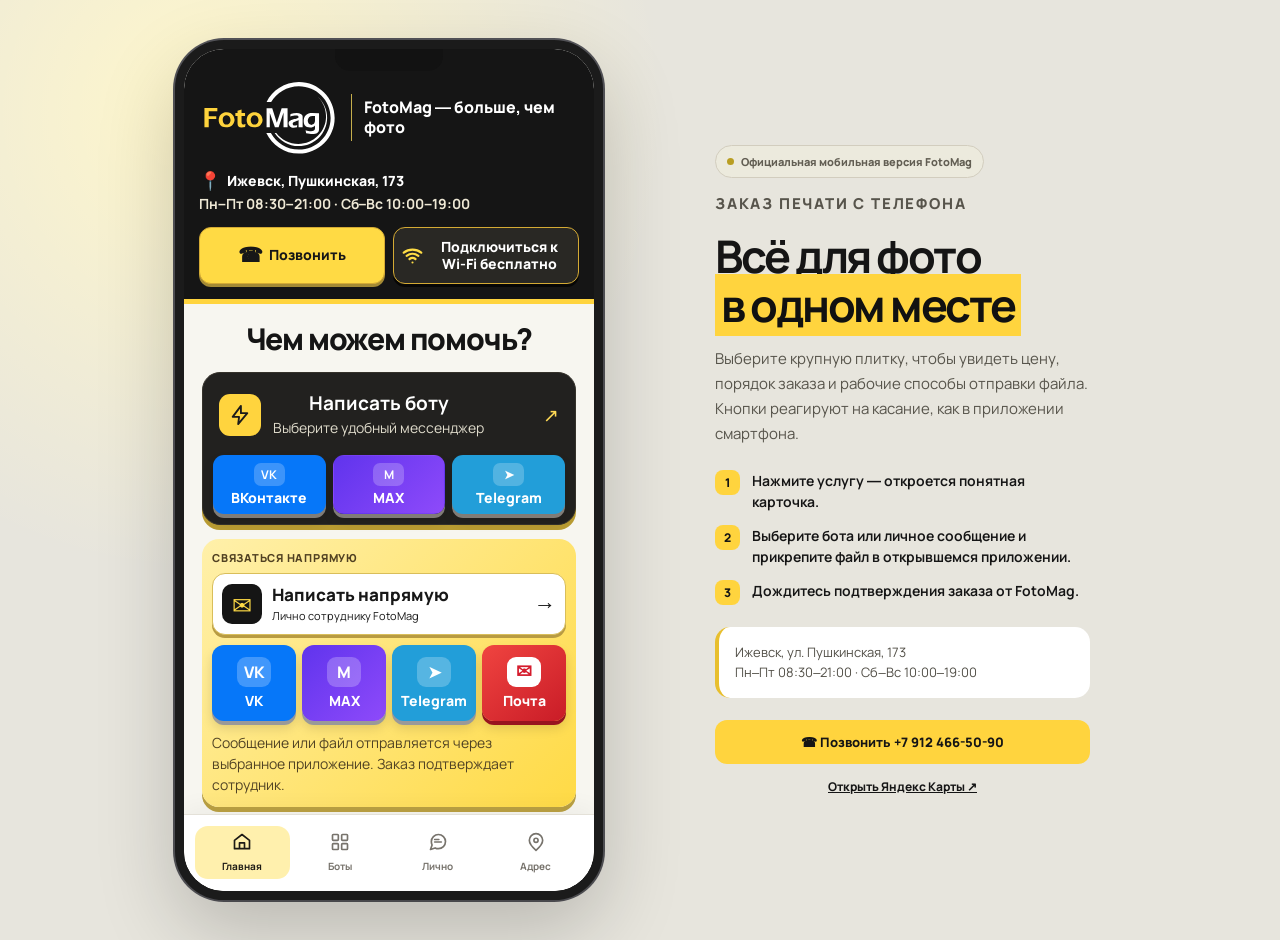
==== commit 55502275: "Fix FotoMag order continuity, catalog selection and upload confirmations" ====
--- a/index.html
+++ b/index.html
@@ -5,14 +5,14 @@
 <link href="assets/app-shell.css" rel="stylesheet"/><link href="assets/home-v5.css" rel="stylesheet"/><meta content="default-src 'none'; base-uri 'none'; form-action 'none'; object-src 'none'; frame-src 'none'; worker-src 'none'; script-src 'self'; style-src 'self'; img-src 'self' data:; font-src 'self'; connect-src 'none'; manifest-src 'self'; upgrade-insecure-requests" http-equiv="Content-Security-Policy"/><meta content="no-referrer" name="referrer"/><meta content="" name="fotomag-upload-api"/><link href="assets/fotomag_logo_official.svg" rel="icon" type="image/svg+xml"/><link href="site.webmanifest" rel="manifest"/><link href="https://screamble123h.github.io/fotomag-print-hub/" rel="canonical"/><meta content="website" property="og:type"/><meta content="ru_RU" property="og:locale"/><meta content="FotoMag — фото и документы с телефона" property="og:title"/><meta content="Фото на документы с вашей фотографии на любом фоне — 450 ₽. Три формата, белый фон и аккуратная обработка, без новой съёмки." property="og:description"/><meta content="https://screamble123h.github.io/fotomag-print-hub/assets/FotoMag_FACADE_APPROVED_web.webp" property="og:image"/><script type="application/ld+json">{"@context": "https://schema.org", "@type": "Store", "name": "FotoMag", "url": "https://screamble123h.github.io/fotomag-print-hub/", "telephone": "+7 912 466-50-90", "image": "https://screamble123h.github.io/fotomag-print-hub/assets/FotoMag_FACADE_APPROVED_web.webp", "address": {"@type": "PostalAddress", "streetAddress": "Пушкинская улица, 173", "addressLocality": "Ижевск", "addressCountry": "RU"}, "openingHoursSpecification": [{"@type": "OpeningHoursSpecification", "dayOfWeek": ["Monday", "Tuesday", "Wednesday", "Thursday", "Friday"], "opens": "08:30", "closes": "21:00"}, {"@type": "OpeningHoursSpecification", "dayOfWeek": ["Saturday", "Sunday"], "opens": "10:00", "closes": "19:00"}]}</script></head>
 <body><div class="stage"><div class="phone"><div class="screen"><div aria-hidden="true" class="notch"></div>
 <div class="screen-scroll" id="screen-scroll"><header class="phone-head fm-head">
-<div class="fm-brand-row"><img alt="FotoMag — Ваш лучший кадр" class="brand-img" src="assets/fotomag_logo_official.svg"/><span class="fm-brand-motto">Больше, чем фото</span></div>
+<div class="fm-brand-row"><img alt="FotoMag — Ваш лучший кадр" class="brand-img" src="assets/fotomag_logo_official.svg"/><span class="fm-brand-motto">FotoMag — больше, чем фото</span></div>
 <button aria-label="Адрес FotoMag и маршрут" class="fm-head-address" data-action="location" type="button"><span aria-hidden="true">📍</span> Ижевск, Пушкинская, 173</button>
 <p class="fm-head-hours">Пн–Пт 08:30–21:00 · Сб–Вс 10:00–19:00</p>
 <div class="fm-head-actions">
 <a class="fm-call" href="tel:+79124665090" aria-label="Позвонить в FotoMag"><span aria-hidden="true">☎</span> Позвонить</a>
 <button class="fm-wifi wifi-quick" data-action="wifi" type="button" aria-haspopup="dialog" aria-label="Бесплатный Wi-Fi AGFA">
 <svg aria-hidden="true" viewBox="0 0 24 24" fill="none" stroke="currentColor" stroke-width="2.5" stroke-linecap="round"><path d="M2 8.8a16 16 0 0 1 20 0M5.3 12.4a11 11 0 0 1 13.4 0M8.6 16a5.8 5.8 0 0 1 6.8 0"/><circle cx="12" cy="20" r="1.2" fill="currentColor" stroke="none"/></svg>
-<span>Wi-Fi бесплатно</span></button>
+<span>Подключиться к Wi-Fi бесплатно</span></button>
 </div></header>
 <main class="content fm-home"><h1>Чем можем помочь?</h1><section class="fm-bot-panel" aria-label="Заказ через бота"><button aria-label="Оформить через бота FotoMag: ВКонтакте, MAX или Telegram" class="tip-banner" data-action="bots" id="bot-primary-cta" type="button"><span class="tip-icon" data-icon="zap"><svg aria-hidden="true" fill="none" stroke="currentColor" stroke-linecap="round" stroke-linejoin="round" stroke-width="2" viewbox="0 0 24 24" xmlns="http://www.w3.org/2000/svg"><path d="m13 2-9 12h7l-1 8 10-12h-7l0-8Z"></path></svg></span><span><h3>Написать боту</h3><p>Выберите удобный мессенджер</p></span><span aria-hidden="true" class="light-arrow">↗</span></button><nav aria-label="Быстрый заказ через бота" class="quick-bots">
 <a class="quick-bot" href="https://vk.com/write-20848548" id="quick-bot-vk" rel="noopener noreferrer" target="_blank"><b>VK</b><span>ВКонтакте</span></a>
@@ -78,7 +78,7 @@
 <button aria-pressed="false" class="upload-service-choice" data-upload-choice="id450" type="button">🪪 На документы</button>
 </div>
 </fieldset>
-<input id="upload-kind" name="kind" type="hidden" value="photos"/>
+<input id="upload-kind" name="kind" type="hidden" value="photos"/><input id="upload-format" name="format" type="hidden" value="35x45"/>
 <input accept=".jpg,.jpeg,.png,.webp,.heic,.heif,.pdf,.docx,.xlsx" class="upload-file-input" id="upload-files" multiple name="files" required type="file"/>
 <label class="upload-picker" for="upload-files"><span aria-hidden="true" class="upload-picker-symbol">↑</span><strong>Выбрать файлы</strong><small>Из галереи или телефона · до 10 файлов без сжатия</small></label>
 <p class="upload-small" id="upload-files-summary">JPG, PNG, WEBP, HEIC, PDF, DOCX, XLSX · до 25 МБ каждый.</p>
@@ -95,8 +95,8 @@
 <p><a href="privacy.html#consent" target="_blank" rel="noopener noreferrer">Текст согласия</a> · <a href="privacy.html" target="_blank" rel="noopener noreferrer">Политика обработки персональных данных</a></p>
 <p class="upload-small" id="upload-availability"></p>
 <progress aria-label="Загрузка файлов" hidden id="upload-progress" max="100" value="0"></progress>
-<button class="sheet-main-cta" disabled id="upload-submit" type="submit">Отправить в FotoMag →</button>
-<p aria-live="polite" class="upload-status" id="upload-status" role="status"></p>
+<button class="sheet-main-cta" disabled id="upload-submit" type="submit">Отправить в FotoMag</button><button class="upload-bot-fallback" id="upload-cancel" type="button" hidden>Остановить передачу</button>
+<p aria-live="polite" class="upload-status" id="upload-status" role="status"></p><button class="sheet-main-cta" id="upload-new" type="button" hidden>Отправить ещё файлы</button>
 </form>
 <p class="sheet-note">Номер заявки появится после приёма сервером, а сообщение «Файлы на компьютере» — только после подтверждения доставки. Печать и стоимость подтверждает сотрудник.</p>
 <button class="upload-bot-fallback" id="upload-recheck" data-form-url="https://fotomag-izhevsk.dynv6.net:8443/#send-files" type="button">Открыть форму FotoMag в Wi-Fi AGFA</button>
@@ -130,4 +130,4 @@
 </div>
 <p class="sheet-note">Белый фон, аккуратная ретушь, выравнивание шеи и плеч, удаление теней — при достаточном качестве исходника. Не меняем внешность. Требования к документу, итоговую цену и срок подтвердим после проверки снимка.</p>
 <p class="sheet-note">Для новой фотосъёмки в FotoMag действуют отдельные цены: 750 ₽ за обычный комплект и 850 ₽ на паспорт РФ.</p>
-</template><template id="screen-documents"><p class="sheet-copy">Распечатайте PDF или документы А4 с телефона. Чёрно-белая печать — <b>15–25 ₽/лист</b>; цветная — от <b>35 ₽/лист</b>, зависит от задания.</p><span class="sheet-price">А4 · от 15 ₽</span><button class="upload-service-cta" data-action="upload" data-upload-kind="documents" data-sheet-nav="true" type="button">↑ Прикрепить PDF или документ здесь</button><div class="sheet-steps"><p><b>1.</b> Откройте бота.</p><p><b>2.</b> Прикрепите PDF или документ.</p><p><b>3.</b> Укажите страницы, цветность, экземпляры и подтвердите стоимость.</p></div><h3 class="choice-title">Заказать через бота</h3><div class="choice-list"><a class="choice-btn primary" href="https://vk.com/write-20848548" id="bot-vk" rel="noopener noreferrer" target="_blank"><span><span aria-hidden="true" class="choice-emoji">VK</span><span class="choice-label"><b>ВКонтакте</b><small>Бот FotoMag</small></span></span><span aria-hidden="true" class="choice-arrow">↗</span></a><a class="choice-btn" href="https://max.ru/id180904019369_bot" id="bot-max" rel="noopener noreferrer" target="_blank"><span><span aria-hidden="true" class="choice-emoji">M</span><span class="choice-label"><b>MAX</b><small>Бот FotoMag</small></span></span><span aria-hidden="true" class="choice-arrow">↗</span></a><a class="choice-btn" href="https://t.me/fotomag_orders_bot" id="bot-tg" rel="noopener noreferrer" target="_blank"><span><span aria-hidden="true" class="choice-emoji">➤</span><span class="choice-label"><b>Telegram</b><small>@fotomag_orders_bot</small></span></span><span aria-hidden="true" class="choice-arrow">↗</span></a></div><p class="sheet-note">Печать PDF производится в выбранном мессенджере, не на этой странице.</p></template><template id="screen-studio"><div class="hash-anchor" id="id-photo"></div><p class="sheet-copy">Нужна <b>новая фотография</b>, а не обработка готового снимка? Приходите в наш фотоцентр по адресу Ижевск, Пушкинская, 173.</p><span class="sheet-price">750 ₽ · стандарт / 850 ₽ · паспорт РФ</span><div class="sheet-steps"><p><b>1.</b> Уточните требования к документу.</p><p><b>2.</b> Приходите на съёмку в FotoMag.</p><p><b>3.</b> Получите готовый комплект после обработки.</p></div><h3 class="choice-title">Связь и адрес</h3><div class="choice-list"><a class="choice-btn primary" href="tel:+79124665090" id="studio-phone"><span><span aria-hidden="true" class="choice-emoji">☎</span><span class="choice-label"><b>☎ Позвонить</b><small>+7 912 466-50-90</small></span></span><span aria-hidden="true" class="choice-arrow">↗</span></a><a class="choice-btn" href="https://yandex.com/maps/org/fotomag/1005628718/?lang=ru" id="studio-map" rel="noopener noreferrer" target="_blank"><span><span aria-hidden="true" class="choice-emoji">⌖</span><span class="choice-label"><b>Маршрут на Яндекс Картах</b><small>Ижевск, Пушкинская, 173</small></span></span><span aria-hidden="true" class="choice-arrow">↗</span></a><a class="choice-btn" href="https://2gis.ru/izhevsk/firm/70000001061965152" id="studio-2gis" rel="noopener noreferrer" target="_blank"><span><span aria-hidden="true" class="choice-emoji">⌖</span><span class="choice-label"><b>Открыть FotoMag в 2ГИС</b><small>Ижевск, Пушкинская, 173</small></span></span><span aria-hidden="true" class="choice-arrow">↗</span></a></div><p class="sheet-note">Обработка вашей фотографии с любого фона за 450 ₽ — отдельная услуга, без съёмки в студии.</p></template><template id="screen-shop"><p class="sheet-copy">Готовим мини-магазин ФотоMag: файлы-вкладыши, папки, бумага, тетради, ручки и обложки.</p><span class="sheet-price">В разработке</span><div class="sheet-steps"><p><b>Сейчас:</b> проверяем реальные товары, цены и остатки.</p><p><b>Следующий этап:</b> витрина и безопасные заявки на самовывоз.</p></div><details class="shop-details"><summary>Показать будущие категории</summary><div class="taglist"><span class="tag">Файлы</span><span class="tag">Папки</span><span class="tag">Бумага</span><span class="tag">Тетради</span><span class="tag">Ручки</span><span class="tag">Обложки</span></div></details><p class="sheet-note">Покупки и резервирование недоступны. Не показываем неподтверждённые товары и остатки.</p></template><template id="screen-personal"><div class="hash-anchor" id="personal-contacts"></div><p class="sheet-copy">Напишите лично сотруднику FotoMag, отправьте фотографию или задайте вопрос. Выберите ВКонтакте, MAX, почту или Telegram.</p><div class="personal-service-context" id="personal-service-context">Для заказа фото на документы выберите формат в разделе услуги. Прикрепите исходный снимок из галереи в открывшемся чате.</div><h3 class="choice-title">Отправить лично</h3><div class="choice-list"><a class="choice-btn" href="https://vk.com/write103477713" id="direct-vk" rel="noopener noreferrer" target="_blank"><span><span aria-hidden="true" class="choice-emoji">VK</span><span class="choice-label"><b>ВКонтакте</b><small>Написать лично FotoMag</small></span></span><span aria-hidden="true" class="choice-arrow">↗</span></a><a class="choice-btn" href="https://max.ru/u/f9LHodD0cOJ4xQH5eXwmG7FE-sm42CyZd4DzqF_2BbIDG9GFNtKI4fbc5LU" id="direct-max" rel="noopener noreferrer" target="_blank"><span><span aria-hidden="true" class="choice-emoji">M</span><span class="choice-label"><b>MAX</b><small>Написать лично FotoMag</small></span></span><span aria-hidden="true" class="choice-arrow">↗</span></a><a class="choice-btn" href="mailto:kodakprint@yandex.ru?subject=FotoMag%20%E2%80%94%20%D0%BB%D0%B8%D1%87%D0%BD%D0%BE%D0%B5%20%D1%81%D0%BE%D0%BE%D0%B1%D1%89%D0%B5%D0%BD%D0%B8%D0%B5" id="direct-email"><span><span aria-hidden="true" class="choice-emoji">@</span><span class="choice-label"><b>Почта</b><small>kodakprint@yandex.ru</small></span></span><span aria-hidden="true" class="choice-arrow">↗</span></a><a class="choice-btn" href="https://t.me/Gug18aa" id="direct-tg" rel="noopener noreferrer" target="_blank"><span><span aria-hidden="true" class="choice-emoji">➤</span><span class="choice-label"><b>Telegram</b><small>@Gug18aa · личный чат</small></span></span><span aria-hidden="true" class="choice-arrow">↗</span></a></div><p class="sheet-note">Фотография прикрепляется в открытом мессенджере или почтовом приложении. Отправка не равна подтверждению заказа.</p></template><template id="screen-bots"><p class="sheet-copy">Боты помогают оформить печать фото и документов через привычный мессенджер.</p><h3 class="choice-title">Выберите мессенджер</h3><div class="choice-list"><a class="choice-btn primary" href="https://vk.com/write-20848548" id="bot-vk" rel="noopener noreferrer" target="_blank"><span><span aria-hidden="true" class="choice-emoji">VK</span><span class="choice-label"><b>ВКонтакте</b><small>Бот FotoMag</small></span></span><span aria-hidden="true" class="choice-arrow">↗</span></a><a class="choice-btn" href="https://max.ru/id180904019369_bot" id="bot-max" rel="noopener noreferrer" target="_blank"><span><span aria-hidden="true" class="choice-emoji">M</span><span class="choice-label"><b>MAX</b><small>Бот FotoMag</small></span></span><span aria-hidden="true" class="choice-arrow">↗</span></a><a class="choice-btn" href="https://t.me/fotomag_orders_bot" id="bot-tg" rel="noopener noreferrer" target="_blank"><span><span aria-hidden="true" class="choice-emoji">➤</span><span class="choice-label"><b>Telegram</b><small>@fotomag_orders_bot</small></span></span><span aria-hidden="true" class="choice-arrow">↗</span></a></div><div class="sheet-steps"><p><b>1.</b> Откройте бота.</p><p><b>2.</b> Выберите услугу и прикрепите файл.</p><p><b>3.</b> Уточните параметры и дождитесь подтверждения заказа.</p></div><p class="sheet-note">Для прямого обращения без бота нажмите «Лично» в нижнем меню.</p></template><template id="screen-location"><p class="sheet-copy"><strong>Ижевск, ул. Пушкинская, 173</strong><br/>Пн–Пт 08:30–21:00<br/>Сб–Вс 10:00–19:00</p><a class="facade-link" href="https://yandex.com/maps/org/fotomag/1005628718/?lang=ru" id="store-photo-map" rel="noopener noreferrer" target="_blank"><img alt="Вход в фотоцентр FotoMag, Ижевск, Пушкинская, 173" height="400" loading="lazy" src="assets/FotoMag_FACADE_APPROVED_web.webp" width="630"/><span>Открыть магазин на Яндекс Картах ↗</span></a><div class="choice-list"><a class="choice-btn primary" href="https://yandex.com/maps/org/fotomag/1005628718/?lang=ru" id="map-route" rel="noopener noreferrer" target="_blank"><span><span aria-hidden="true" class="choice-emoji">⌖</span><span class="choice-label"><b>Открыть Яндекс Карты</b><small>Адрес и путь к магазину</small></span></span><span aria-hidden="true" class="choice-arrow">↗</span></a><a class="choice-btn" href="https://2gis.ru/izhevsk/firm/70000001061965152" id="location-2gis" rel="noopener noreferrer" target="_blank"><span><span aria-hidden="true" class="choice-emoji">⌖</span><span class="choice-label"><b>Открыть FotoMag в 2ГИС</b><small>Ижевск, Пушкинская, 173</small></span></span><span aria-hidden="true" class="choice-arrow">↗</span></a><a class="choice-btn" href="tel:+79124665090" id="location-phone"><span><span aria-hidden="true" class="choice-emoji">☎</span><span class="choice-label"><b>Позвонить в FotoMag</b><small>+7 912 466-50-90</small></span></span><span aria-hidden="true" class="choice-arrow">↗</span></a></div><p class="sheet-note">Время указано по расписанию, не по статусу «открыто сейчас».</p></template><template id="screen-prices"><p class="sheet-copy">Ориентировочные цены FotoMag. Итоговая сумма зависит от конкретного заказа и подтверждается сотрудником.</p><div class="price-list"><div><span>Фото 10×15 · струйная</span><b>35 ₽</b></div><div><span>Фото 10×15 · сублимация</span><b>55 ₽</b></div><div><span>А4 · чёрно-белая</span><b>15–25 ₽</b></div><div><span>Фото на документы с вашего снимка (3 формата)</span><b>450 ₽</b></div><div><span>Новая фотосъёмка</span><b>750 ₽</b></div><div><span>Фото на паспорт РФ</span><b>850 ₽</b></div><div><span>Ламинация A4</span><b>150 ₽</b></div></div><p class="sheet-note">Формат, бумагу и окончательную стоимость следует уточнить до выполнения.</p></template><template id="screen-help"><p class="sheet-copy">Ответы на вопросы начинающего клиента FotoMag.</p><div class="faq-list"><details><summary>Как отправить фото на печать?</summary><p>Нажмите «Напрямую», выберите «Фото» и прикрепите изображения. Если прямая отправка недоступна, используйте VK, MAX или Telegram.</p></details><details><summary>Куда прикрепить фото за 450 ₽?</summary><p>Нажмите «Фото на документы», выберите формат, затем «Прикрепить исходное фото здесь». Если прямая отправка недоступна, воспользуйтесь личным чатом и укажите формат.</p></details><details><summary>Как узнать, что заказ принят?</summary><p>Для «Напрямую» дождитесь номера заявки и подтверждения доставки на компьютер. Это не подтверждение печати и готовности. Для ботов — дождитесь ответа сотрудника.</p></details><details><summary>Можно ли оплатить прямо на сайте?</summary><p>Нет. На странице нет онлайн-оплаты и собственной корзины. Способ оплаты уточняется после подтверждения заказа.</p></details><details><summary>Где получить готовое?</summary><p>FotoMag: Ижевск, Пушкинская, 173. Пн–Пт 08:30–21:00, Сб–Вс 10:00–19:00.</p></details><details><summary>Как обрабатываются файлы?</summary><p>Канал «Напрямую», когда он включён, отправляет файлы на отдельный защищённый приёмник FotoMag, а не в GitHub. Альтернативные каналы передают материалы через свои приложения. Сроки хранения и удаления уточняйте у сотрудника.</p></details></div></template><template id="screen-wifi"><section class="wifi-panel" aria-label="Подключение к Wi-Fi FotoMag"><p class="wifi-intro">Бесплатный Wi-Fi для гостей FotoMag</p><div class="wifi-qr-card"><img class="wifi-qr" src="assets/wifi-agfa.svg" width="236" height="236" alt="QR-код подключения к сети AGFA"/><p class="wifi-qr-label">С другого телефона наведите камеру на QR-код и подтвердите подключение к AGFA.</p></div><div class="wifi-creds"><div class="wifi-cred"><span>Название сети</span><strong>AGFA</strong></div><div class="wifi-cred"><span>Пароль</span><strong>00001111</strong></div></div><p class="wifi-same-phone">На этом же телефоне: откройте настройки Wi-Fi, выберите AGFA и используйте пароль ниже.</p><div class="wifi-actions"><button class="wifi-connect" id="wifi-connect" type="button" aria-describedby="wifi-connect-help">Скопировать пароль</button></div><p class="wifi-connect-help" id="wifi-connect-help" role="status" aria-live="polite" hidden></p></section></template><script defer="" src="assets/app-shell.js"></script></body></html>+</template><template id="screen-documents"><p class="sheet-copy">Распечатайте PDF или документы А4 с телефона. Чёрно-белая печать — <b>15–25 ₽/лист</b>; цветная — от <b>35 ₽/лист</b>, зависит от задания.</p><span class="sheet-price">А4 · от 15 ₽</span><button class="upload-service-cta" data-action="upload" data-upload-kind="documents" data-sheet-nav="true" type="button">↑ Прикрепить PDF или документ здесь</button><div class="sheet-steps"><p><b>1.</b> Откройте бота.</p><p><b>2.</b> Прикрепите PDF или документ.</p><p><b>3.</b> Укажите страницы, цветность, экземпляры и подтвердите стоимость.</p></div><h3 class="choice-title">Заказать через бота</h3><div class="choice-list"><a class="choice-btn primary" href="https://vk.com/write-20848548" id="bot-vk" rel="noopener noreferrer" target="_blank"><span><span aria-hidden="true" class="choice-emoji">VK</span><span class="choice-label"><b>ВКонтакте</b><small>Бот FotoMag</small></span></span><span aria-hidden="true" class="choice-arrow">↗</span></a><a class="choice-btn" href="https://max.ru/id180904019369_bot" id="bot-max" rel="noopener noreferrer" target="_blank"><span><span aria-hidden="true" class="choice-emoji">M</span><span class="choice-label"><b>MAX</b><small>Бот FotoMag</small></span></span><span aria-hidden="true" class="choice-arrow">↗</span></a><a class="choice-btn" href="https://t.me/fotomag_orders_bot" id="bot-tg" rel="noopener noreferrer" target="_blank"><span><span aria-hidden="true" class="choice-emoji">➤</span><span class="choice-label"><b>Telegram</b><small>@fotomag_orders_bot</small></span></span><span aria-hidden="true" class="choice-arrow">↗</span></a></div><p class="sheet-note">Печать PDF производится в выбранном мессенджере, не на этой странице.</p></template><template id="screen-studio"><div class="hash-anchor" id="id-photo"></div><p class="sheet-copy">Нужна <b>новая фотография</b>, а не обработка готового снимка? Приходите в наш фотоцентр по адресу Ижевск, Пушкинская, 173.</p><span class="sheet-price">750 ₽ · стандарт / 850 ₽ · паспорт РФ</span><div class="sheet-steps"><p><b>1.</b> Уточните требования к документу.</p><p><b>2.</b> Приходите на съёмку в FotoMag.</p><p><b>3.</b> Получите готовый комплект после обработки.</p></div><h3 class="choice-title">Связь и адрес</h3><div class="choice-list"><a class="choice-btn primary" href="tel:+79124665090" id="studio-phone"><span><span aria-hidden="true" class="choice-emoji">☎</span><span class="choice-label"><b>☎ Позвонить</b><small>+7 912 466-50-90</small></span></span><span aria-hidden="true" class="choice-arrow">↗</span></a><a class="choice-btn" href="https://yandex.com/maps/org/fotomag/1005628718/?lang=ru" id="studio-map" rel="noopener noreferrer" target="_blank"><span><span aria-hidden="true" class="choice-emoji">⌖</span><span class="choice-label"><b>Маршрут на Яндекс Картах</b><small>Ижевск, Пушкинская, 173</small></span></span><span aria-hidden="true" class="choice-arrow">↗</span></a><a class="choice-btn" href="https://2gis.ru/izhevsk/firm/70000001061965152" id="studio-2gis" rel="noopener noreferrer" target="_blank"><span><span aria-hidden="true" class="choice-emoji">⌖</span><span class="choice-label"><b>Открыть FotoMag в 2ГИС</b><small>Ижевск, Пушкинская, 173</small></span></span><span aria-hidden="true" class="choice-arrow">↗</span></a></div><p class="sheet-note">Обработка вашей фотографии с любого фона за 450 ₽ — отдельная услуга, без съёмки в студии.</p></template><template id="screen-shop"><p class="sheet-copy">Готовим мини-магазин ФотоMag: файлы-вкладыши, папки, бумага, тетради, ручки и обложки.</p><span class="sheet-price">В разработке</span><div class="sheet-steps"><p><b>Сейчас:</b> проверяем реальные товары, цены и остатки.</p><p><b>Следующий этап:</b> витрина и безопасные заявки на самовывоз.</p></div><details class="shop-details"><summary>Показать будущие категории</summary><div class="taglist"><span class="tag">Файлы</span><span class="tag">Папки</span><span class="tag">Бумага</span><span class="tag">Тетради</span><span class="tag">Ручки</span><span class="tag">Обложки</span></div></details><p class="sheet-note">Покупки и резервирование недоступны. Не показываем неподтверждённые товары и остатки.</p></template><template id="screen-personal"><div class="hash-anchor" id="personal-contacts"></div><p class="sheet-copy">Напишите лично сотруднику FotoMag, отправьте фотографию или задайте вопрос. Выберите ВКонтакте, MAX, почту или Telegram.</p><div class="personal-service-context" id="personal-service-context">Для заказа фото на документы выберите формат в разделе услуги. Прикрепите исходный снимок из галереи в открывшемся чате.</div><textarea class="prepared-order" id="personal-order-text" readonly hidden aria-label="Подготовленный текст заявки" rows="5"></textarea><button class="sheet-main-cta" id="copy-personal-order" type="button" data-copy="" hidden>Скопировать заявку</button><h3 class="choice-title">Отправить лично</h3><div class="choice-list"><a class="choice-btn" href="https://vk.com/write103477713" id="direct-vk" rel="noopener noreferrer" target="_blank"><span><span aria-hidden="true" class="choice-emoji">VK</span><span class="choice-label"><b>ВКонтакте</b><small>Написать лично FotoMag</small></span></span><span aria-hidden="true" class="choice-arrow">↗</span></a><a class="choice-btn" href="https://max.ru/u/f9LHodD0cOJ4xQH5eXwmG7FE-sm42CyZd4DzqF_2BbIDG9GFNtKI4fbc5LU" id="direct-max" rel="noopener noreferrer" target="_blank"><span><span aria-hidden="true" class="choice-emoji">M</span><span class="choice-label"><b>MAX</b><small>Написать лично FotoMag</small></span></span><span aria-hidden="true" class="choice-arrow">↗</span></a><a class="choice-btn" href="mailto:kodakprint@yandex.ru?subject=FotoMag%20%E2%80%94%20%D0%BB%D0%B8%D1%87%D0%BD%D0%BE%D0%B5%20%D1%81%D0%BE%D0%BE%D0%B1%D1%89%D0%B5%D0%BD%D0%B8%D0%B5" id="direct-email"><span><span aria-hidden="true" class="choice-emoji">@</span><span class="choice-label"><b>Почта</b><small>kodakprint@yandex.ru</small></span></span><span aria-hidden="true" class="choice-arrow">↗</span></a><a class="choice-btn" href="https://t.me/Gug18aa" id="direct-tg" rel="noopener noreferrer" target="_blank"><span><span aria-hidden="true" class="choice-emoji">➤</span><span class="choice-label"><b>Telegram</b><small>@Gug18aa · личный чат</small></span></span><span aria-hidden="true" class="choice-arrow">↗</span></a></div><p class="sheet-note">Фотография прикрепляется в открытом мессенджере или почтовом приложении. Отправка не равна подтверждению заказа.</p></template><template id="screen-bots"><p class="sheet-copy">Боты помогают оформить печать фото и документов через привычный мессенджер.</p><h3 class="choice-title">Выберите мессенджер</h3><div class="choice-list"><a class="choice-btn primary" href="https://vk.com/write-20848548" id="bot-vk" rel="noopener noreferrer" target="_blank"><span><span aria-hidden="true" class="choice-emoji">VK</span><span class="choice-label"><b>ВКонтакте</b><small>Бот FotoMag</small></span></span><span aria-hidden="true" class="choice-arrow">↗</span></a><a class="choice-btn" href="https://max.ru/id180904019369_bot" id="bot-max" rel="noopener noreferrer" target="_blank"><span><span aria-hidden="true" class="choice-emoji">M</span><span class="choice-label"><b>MAX</b><small>Бот FotoMag</small></span></span><span aria-hidden="true" class="choice-arrow">↗</span></a><a class="choice-btn" href="https://t.me/fotomag_orders_bot" id="bot-tg" rel="noopener noreferrer" target="_blank"><span><span aria-hidden="true" class="choice-emoji">➤</span><span class="choice-label"><b>Telegram</b><small>@fotomag_orders_bot</small></span></span><span aria-hidden="true" class="choice-arrow">↗</span></a></div><div class="sheet-steps"><p><b>1.</b> Откройте бота.</p><p><b>2.</b> Выберите услугу и прикрепите файл.</p><p><b>3.</b> Уточните параметры и дождитесь подтверждения заказа.</p></div><p class="sheet-note">Для прямого обращения без бота нажмите «Лично» в нижнем меню.</p></template><template id="screen-location"><p class="sheet-copy"><strong>Ижевск, ул. Пушкинская, 173</strong><br/>Пн–Пт 08:30–21:00<br/>Сб–Вс 10:00–19:00</p><a class="facade-link" href="https://yandex.com/maps/org/fotomag/1005628718/?lang=ru" id="store-photo-map" rel="noopener noreferrer" target="_blank"><img alt="Вход в фотоцентр FotoMag, Ижевск, Пушкинская, 173" height="400" loading="lazy" src="assets/FotoMag_FACADE_APPROVED_web.webp" width="630"/><span>Открыть магазин на Яндекс Картах ↗</span></a><div class="choice-list"><a class="choice-btn primary" href="https://yandex.com/maps/org/fotomag/1005628718/?lang=ru" id="map-route" rel="noopener noreferrer" target="_blank"><span><span aria-hidden="true" class="choice-emoji">⌖</span><span class="choice-label"><b>Открыть Яндекс Карты</b><small>Адрес и путь к магазину</small></span></span><span aria-hidden="true" class="choice-arrow">↗</span></a><a class="choice-btn" href="https://2gis.ru/izhevsk/firm/70000001061965152" id="location-2gis" rel="noopener noreferrer" target="_blank"><span><span aria-hidden="true" class="choice-emoji">⌖</span><span class="choice-label"><b>Открыть FotoMag в 2ГИС</b><small>Ижевск, Пушкинская, 173</small></span></span><span aria-hidden="true" class="choice-arrow">↗</span></a><a class="choice-btn" href="tel:+79124665090" id="location-phone"><span><span aria-hidden="true" class="choice-emoji">☎</span><span class="choice-label"><b>Позвонить в FotoMag</b><small>+7 912 466-50-90</small></span></span><span aria-hidden="true" class="choice-arrow">↗</span></a></div><p class="sheet-note">Время указано по расписанию, не по статусу «открыто сейчас».</p></template><template id="screen-prices"><p class="sheet-copy">Ориентировочные цены FotoMag. Итоговая сумма зависит от конкретного заказа и подтверждается сотрудником.</p><div class="price-list"><div><span>Фото 10×15 · струйная</span><b>35 ₽</b></div><div><span>Фото 10×15 · сублимация</span><b>55 ₽</b></div><div><span>А4 · чёрно-белая</span><b>15–25 ₽</b></div><div><span>Фото на документы с вашего снимка (3 формата)</span><b>450 ₽</b></div><div><span>Новая фотосъёмка</span><b>750 ₽</b></div><div><span>Фото на паспорт РФ</span><b>850 ₽</b></div><div><span>Ламинация A4</span><b>150 ₽</b></div></div><p class="sheet-note">Формат, бумагу и окончательную стоимость следует уточнить до выполнения.</p></template><template id="screen-help"><p class="sheet-copy">Ответы на вопросы начинающего клиента FotoMag.</p><div class="faq-list"><details><summary>Как отправить фото на печать?</summary><p>Нажмите «Напрямую», выберите «Фото» и прикрепите изображения. Если прямая отправка недоступна, используйте VK, MAX или Telegram.</p></details><details><summary>Куда прикрепить фото за 450 ₽?</summary><p>Нажмите «Фото на документы», выберите формат, затем «Прикрепить исходное фото здесь». Если прямая отправка недоступна, воспользуйтесь личным чатом и укажите формат.</p></details><details><summary>Как узнать, что заказ принят?</summary><p>Для «Напрямую» дождитесь номера заявки и подтверждения доставки на компьютер. Это не подтверждение печати и готовности. Для ботов — дождитесь ответа сотрудника.</p></details><details><summary>Можно ли оплатить прямо на сайте?</summary><p>Нет. На странице нет онлайн-оплаты и собственной корзины. Способ оплаты уточняется после подтверждения заказа.</p></details><details><summary>Где получить готовое?</summary><p>FotoMag: Ижевск, Пушкинская, 173. Пн–Пт 08:30–21:00, Сб–Вс 10:00–19:00.</p></details><details><summary>Как обрабатываются файлы?</summary><p>Канал «Напрямую», когда он включён, отправляет файлы на отдельный защищённый приёмник FotoMag, а не в GitHub. Альтернативные каналы передают материалы через свои приложения. Сроки хранения и удаления уточняйте у сотрудника.</p></details></div></template><template id="screen-wifi"><section class="wifi-panel" aria-label="Подключение к Wi-Fi FotoMag"><p class="wifi-intro">Бесплатный Wi-Fi для гостей FotoMag</p><div class="wifi-qr-card"><img class="wifi-qr" src="assets/wifi-agfa.svg" width="236" height="236" alt="QR-код подключения к сети AGFA"/><p class="wifi-qr-label">С другого телефона наведите камеру на QR-код и подтвердите подключение к AGFA.</p></div><div class="wifi-creds"><div class="wifi-cred"><span>Название сети</span><strong>AGFA</strong></div><div class="wifi-cred"><span>Пароль</span><strong>00001111</strong></div></div><p class="wifi-same-phone">На этом же телефоне: нажмите «Подключиться», затем выберите AGFA в настройках Wi-Fi.</p><div class="wifi-actions"><button class="wifi-connect" id="wifi-connect" type="button" aria-describedby="wifi-connect-help">Подключиться</button></div><p class="wifi-connect-help" id="wifi-connect-help" role="status" aria-live="polite" hidden></p></section></template><script defer="" src="assets/app-shell.js"></script></body></html>
--- a/assets/home-v5.css
+++ b/assets/home-v5.css
@@ -0,0 +1,74 @@
+/* FotoMag V6: approved first design */
+.fm-head{display:block;min-height:0;padding:30px 15px 15px;background:#151515;color:#fff}
+.fm-brand-row{display:grid;grid-template-columns:140px minmax(0,1fr);align-items:center;gap:12px}
+.fm-head .brand-img{width:140px;max-width:100%;height:70px;object-fit:contain;object-position:left center}
+.fm-brand-motto{border-left:1px solid #c5ae4c;padding:4px 0 4px 12px;font-size:16px;line-height:1.22;font-weight:900}
+.fm-head-address{display:flex;align-items:center;gap:6px;color:white;border:0;background:transparent;padding:5px 0 0;margin:7px 0 0;font-size:13px;text-align:left;font-weight:850}
+.fm-head-address span{font-size:18px}
+.fm-head-hours{font-size:12px;line-height:1.4;color:#eee8d5;margin:2px 0 13px;font-weight:700}
+.fm-head-actions{display:grid;grid-template-columns:repeat(2,minmax(0,1fr));gap:8px}
+.fm-head .fm-call,.fm-head .fm-wifi{display:flex;justify-content:center;align-items:center;gap:6px;min-height:48px;min-width:0;padding:8px 6px;border-radius:12px;border:1px solid #d4aa34;font-size:13px;line-height:1.2;font-weight:900;text-align:center}
+.fm-head .fm-call{background:#ffda44;color:#171717;box-shadow:0 3px 0 #a48a34}
+.fm-head .fm-wifi{background:#292824;color:#fff;box-shadow:0 3px 0 #060606}
+.fm-head .fm-call span{font-size:20px}
+.fm-head .fm-wifi svg{width:21px;height:21px;flex:0 0 21px;color:#ffdd45}
+.fm-head .fm-call:active,.fm-head .fm-wifi:active{transform:translateY(3px);box-shadow:none}
+.fm-home{padding-top:14px}
+.fm-home>h1{font-size:clamp(24px,6.6vw,30px);line-height:1.16;letter-spacing:-.04em;font-weight:950;text-align:center;margin:4px 0 15px}
+.fm-bot-panel{background:#22211f;color:#fff;border:1px solid #35322b;border-radius:18px;padding:10px;margin:0 0 14px;box-shadow:0 5px 0 #b89b32}
+.fm-bot-panel #bot-primary-cta{background:transparent;border:0;box-shadow:none;width:100%;min-height:58px;padding:9px 6px;margin:0 0 8px;border-radius:11px}
+.fm-bot-panel #bot-primary-cta:hover{background:#3a3833}
+.fm-bot-panel #bot-primary-cta h3{font-size:19px;line-height:1.2}
+.fm-bot-panel #bot-primary-cta p{font-size:12px}
+.fm-bot-panel .quick-bots{grid-template-columns:repeat(3,minmax(0,1fr));gap:7px;margin:0}
+.fm-bot-panel .quick-bot{flex-direction:column;min-width:0;gap:4px;padding:7px 2px;min-height:59px;font-size:12px;line-height:1.12;border-radius:11px}
+.fm-bot-panel .quick-bot b{display:grid;place-items:center;min-width:31px;min-height:23px;font-size:12px}
+.social-contact{margin:0 0 23px;padding:11px 10px 12px;background:linear-gradient(135deg,#fff0aa,#ffda45);border-color:#dec056;box-shadow:0 5px 0 #baa042}
+.social-contact__title{font-size:11px;font-weight:900;letter-spacing:.07em;text-transform:uppercase;margin:0 0 8px;color:#514122}
+#quick-personal.fm-direct-trigger{display:flex;grid-column:auto;align-items:center;gap:10px;width:100%;height:auto;min-height:62px;padding:9px;background:#fff;color:#171717;text-align:left;border:1px solid #d9be5a;border-radius:13px;box-shadow:0 3px 0 #b89b42}
+.fm-direct-icon{width:40px;height:40px;flex:0 0 40px;display:grid;place-items:center;background:#151515;color:#ffdb46;border-radius:10px;font-size:24px}
+.fm-direct-caption{flex:1;min-width:0;display:flex;flex-direction:column}
+.fm-direct-caption strong{font-size:17px;font-weight:950;line-height:1.15}
+.fm-direct-caption small{font-size:11px;margin-top:4px}
+.fm-direct-arrow{font-size:22px}
+.social-contact__grid{grid-template-columns:repeat(4,minmax(0,1fr));gap:6px;margin-top:10px}
+.social-contact__button{min-height:76px;font-size:11.5px;padding:7px 2px;gap:6px}
+.social-contact__button--mail{background:linear-gradient(140deg,#f04440,#c91c27);color:#fff;box-shadow:0 4px 0 #98141f,0 7px 12px #0002}
+.social-contact__button--mail .social-contact__mark{background:#fff;color:#d51c2d;box-shadow:none;font-size:19px}
+.social-contact__note{font-size:11px;line-height:1.5;color:#514324;margin:11px 0 0}
+.fm-home .section-bar h2{font-size:21px}
+.fm-home .app-grid{gap:12px}
+.fm-home .app-tile:not(#quick-id-photo){height:148px}
+.fm-home .tile-title{font-size:15px;line-height:1.2}
+.fm-home .tile-subtitle{font-size:12px;line-height:1.35}
+.fm-home #quick-id-photo .tile-title{font-size:19px}
+.fm-home .fm-souvenirs{background:#fff0ab;border-color:#ddbf53;box-shadow:0 7px 0 #c1a53d,0 12px 17px #0001}
+.fm-home .fm-souvenirs .tile-icon{background:#fff8d8;font-size:24px}
+.fm-home #direct-upload-primary{width:100%;margin:23px 0 12px}
+.fm-home .hint{font-size:12px;line-height:1.55}
+#direct-email .choice-emoji{background:#df2e2d;color:white}
+.wifi-same-phone{font-size:13px;line-height:1.5;color:#514b3e;margin:9px 0}
+@media(max-width:360px){.fm-head{padding-left:11px;padding-right:11px}.fm-brand-row{grid-template-columns:122px minmax(0,1fr);gap:8px}.fm-head .brand-img{width:122px;height:64px}.fm-brand-motto{font-size:14px;padding-left:8px}.fm-head .fm-call,.fm-head .fm-wifi{font-size:12px;gap:4px}.fm-head .fm-wifi svg{width:18px;height:18px;flex-basis:18px}.fm-bot-panel .quick-bots{gap:5px}.social-contact__grid{gap:4px}.social-contact__button{font-size:10.5px}.fm-direct-caption strong{font-size:16px}.fm-home .app-tile:not(#quick-id-photo){height:153px}}
+@media(max-width:310px){.fm-brand-row{grid-template-columns:103px minmax(0,1fr)}.fm-head .brand-img{width:103px}.fm-brand-motto{font-size:12px}.social-contact__grid{grid-template-columns:repeat(2,minmax(0,1fr))}}
+
+/* Readable customer controls and restored draft state. */
+.fm-head-address,.fm-head-hours,.fm-head .fm-call,.fm-head .fm-wifi{font-size:.875rem}
+.fm-bot-panel #bot-primary-cta p,.fm-bot-panel .quick-bot,.social-contact__button{font-size:.875rem}
+.social-contact__note,.upload-small,.sheet-note,.wifi-same-phone,.wifi-qr-label{font-size:.875rem;line-height:1.5}
+.fm-head .fm-wifi{padding:10px 8px}
+.fm-head .brand-img{object-fit:contain;height:auto;min-height:70px}
+.prepared-order{display:block;width:100%;box-sizing:border-box;min-height:7rem;font:inherit;line-height:1.5;padding:12px;border:1px solid #bdbdbd;border-radius:12px;resize:vertical;background:#fff;color:#161616}
+[hidden]{display:none!important}
+#upload-cancel,#upload-new{width:100%;min-height:46px;margin-top:10px;font-size:1rem}
+#upload-cancel{border:1px solid #777;background:#fff;color:#222}
+.direct-upload-form :disabled{cursor:default}
+.wifi-creds strong{user-select:text}
+@media(max-width:380px){.fm-brand-row{grid-template-columns:120px minmax(0,1fr);gap:9px}.fm-brand-motto{font-size:1rem;padding-left:9px}.fm-head .brand-img{width:120px}.fm-head-actions{gap:6px}}
+
+.fm-head .fm-wifi span{white-space:normal;overflow-wrap:anywhere;min-width:0;line-height:1.25}
+
+.fm-head-actions{grid-template-columns:repeat(auto-fit,minmax(min(100%,9rem),1fr))}
+.fm-head .fm-call{flex-wrap:wrap}
+.fm-bot-panel .quick-bots{grid-template-columns:repeat(auto-fit,minmax(min(100%,5.75rem),1fr))}
+.fm-bot-panel .quick-bot span,.social-contact__button span{overflow-wrap:anywhere;min-width:0}
+.social-contact__grid{grid-template-columns:repeat(auto-fit,minmax(min(100%,4rem),1fr))}
